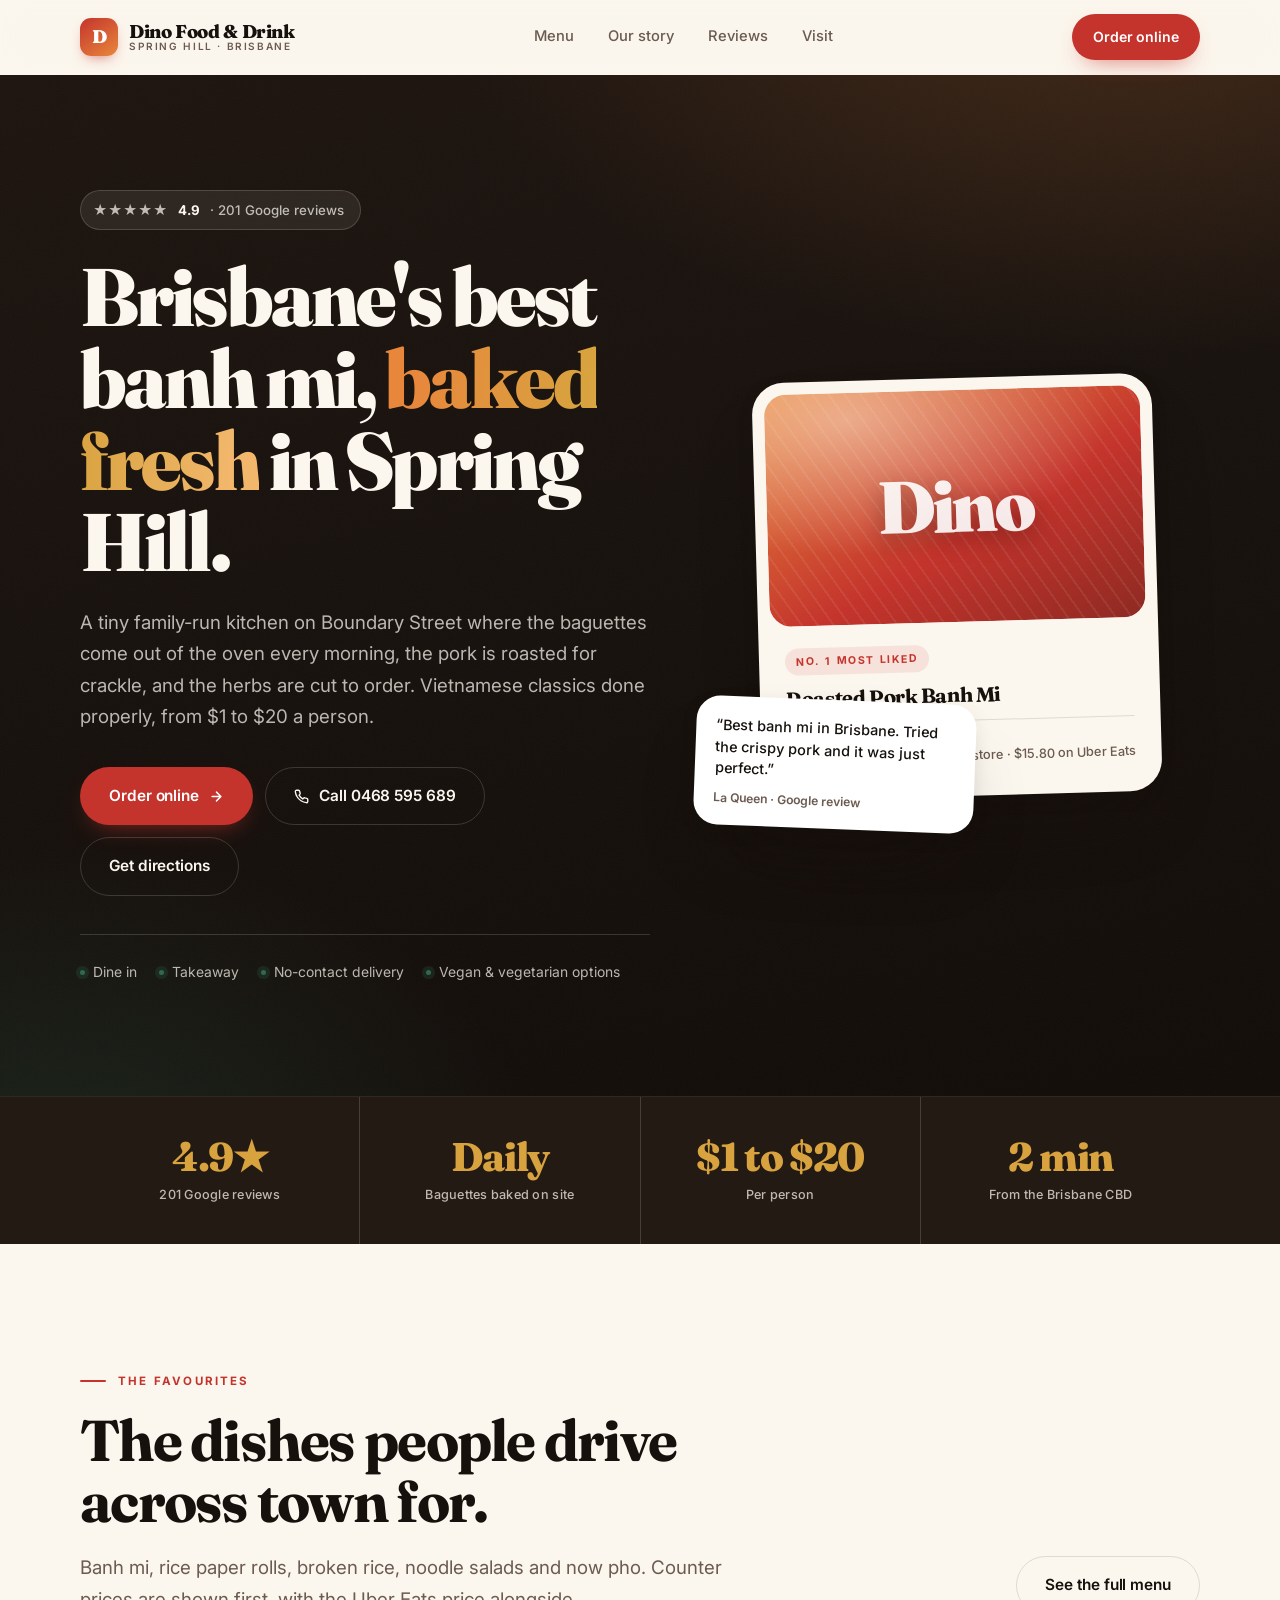
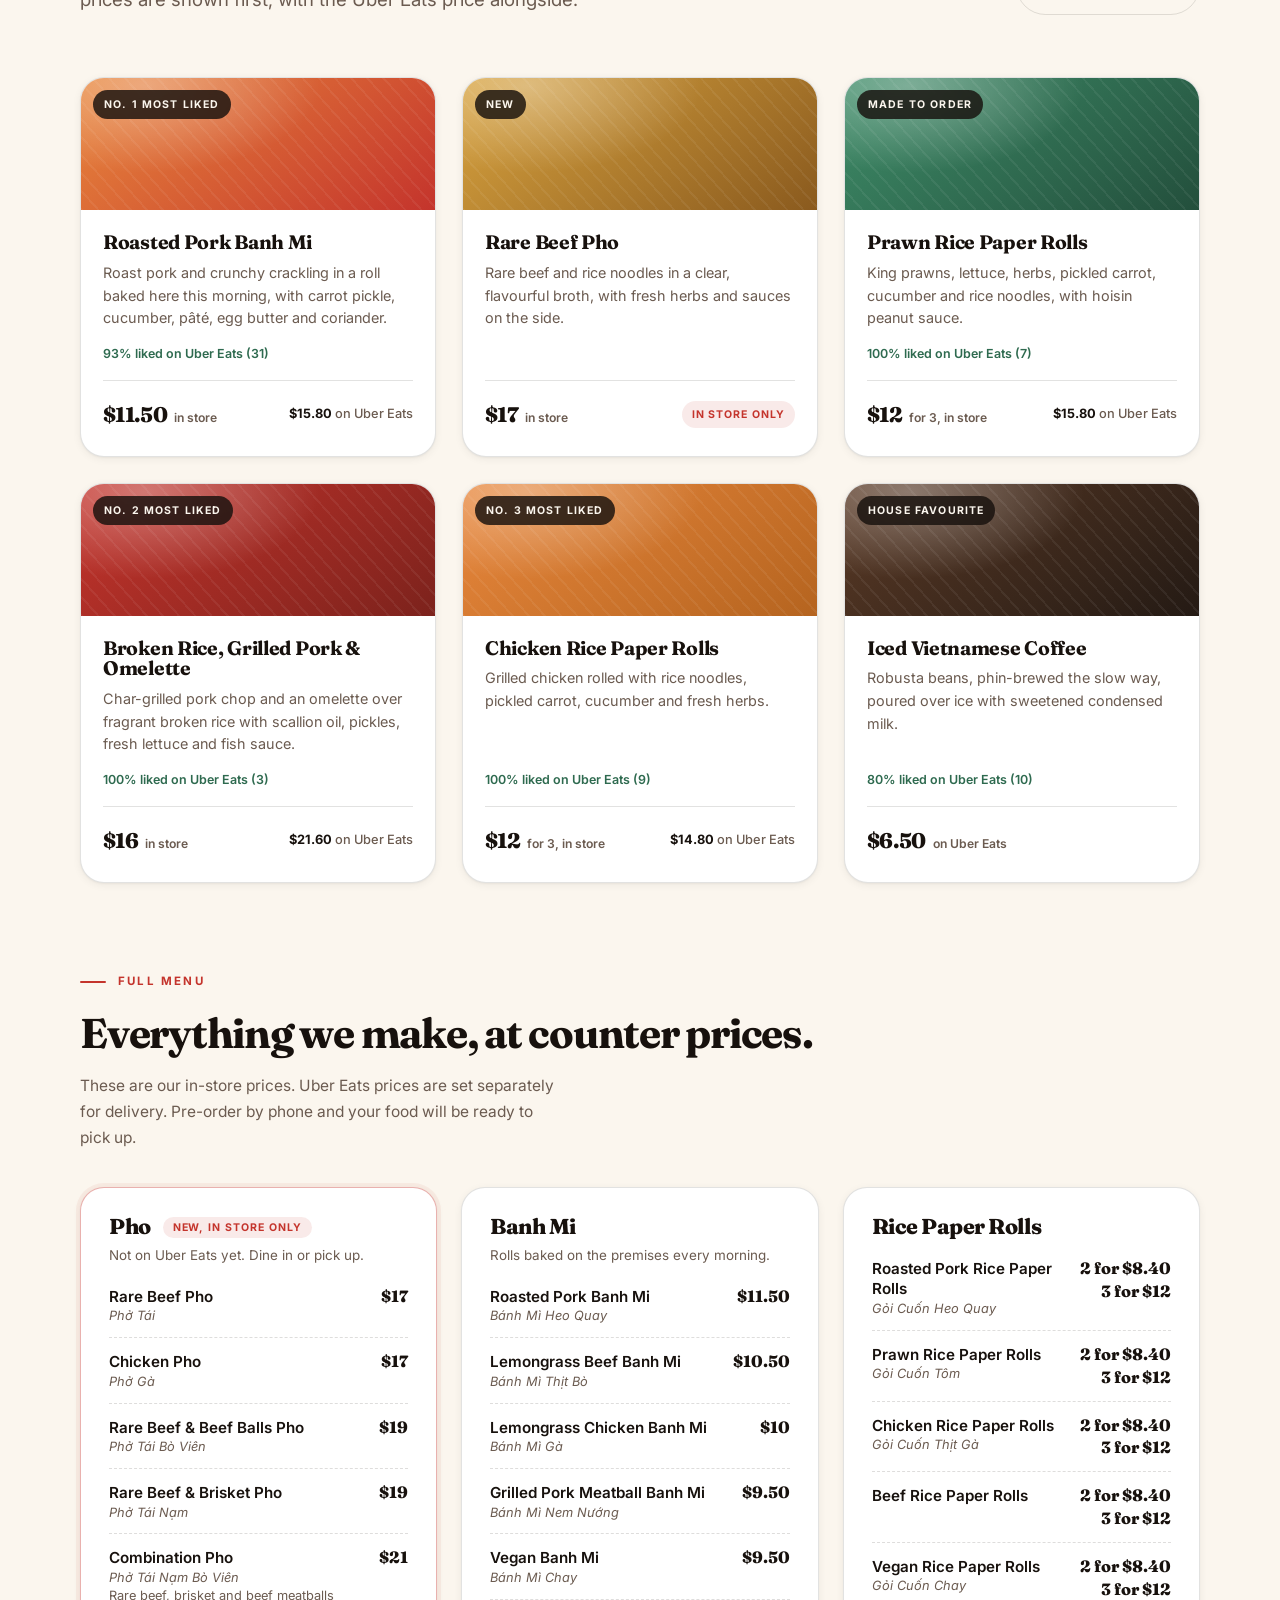
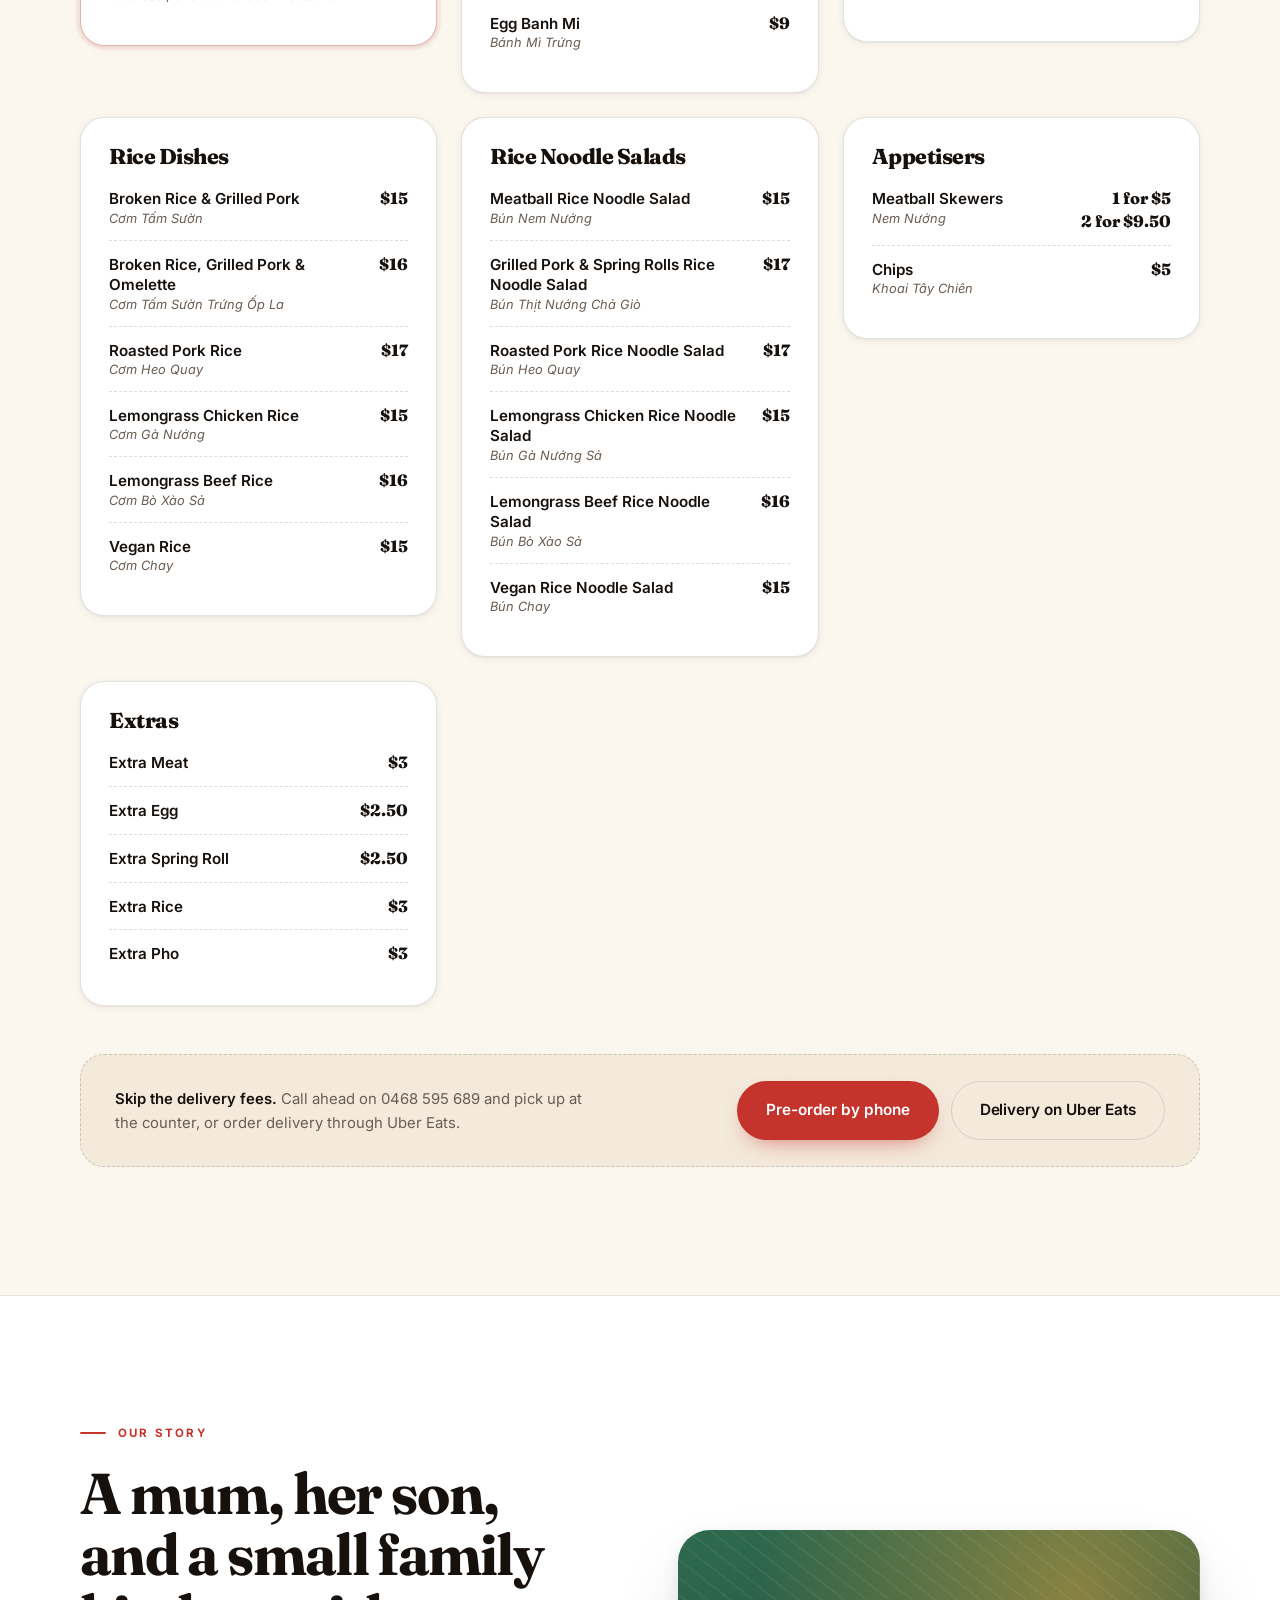
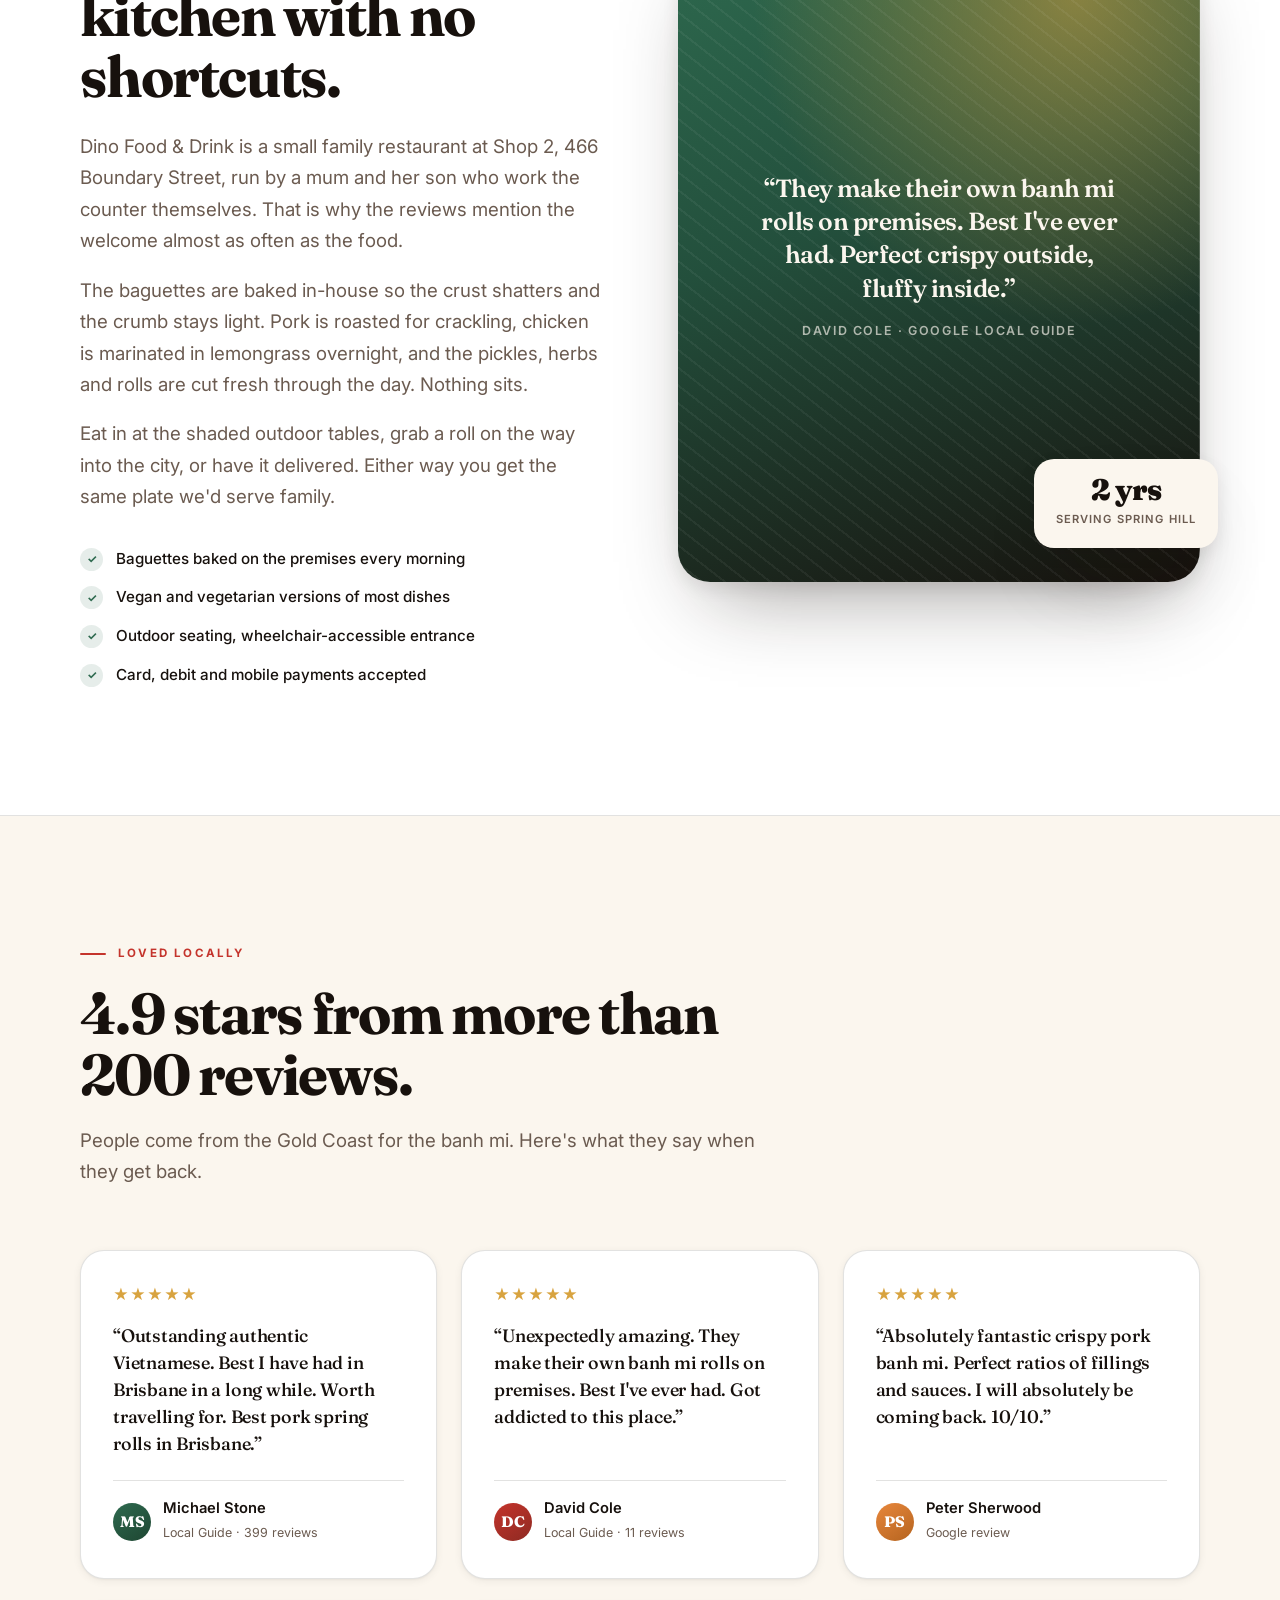
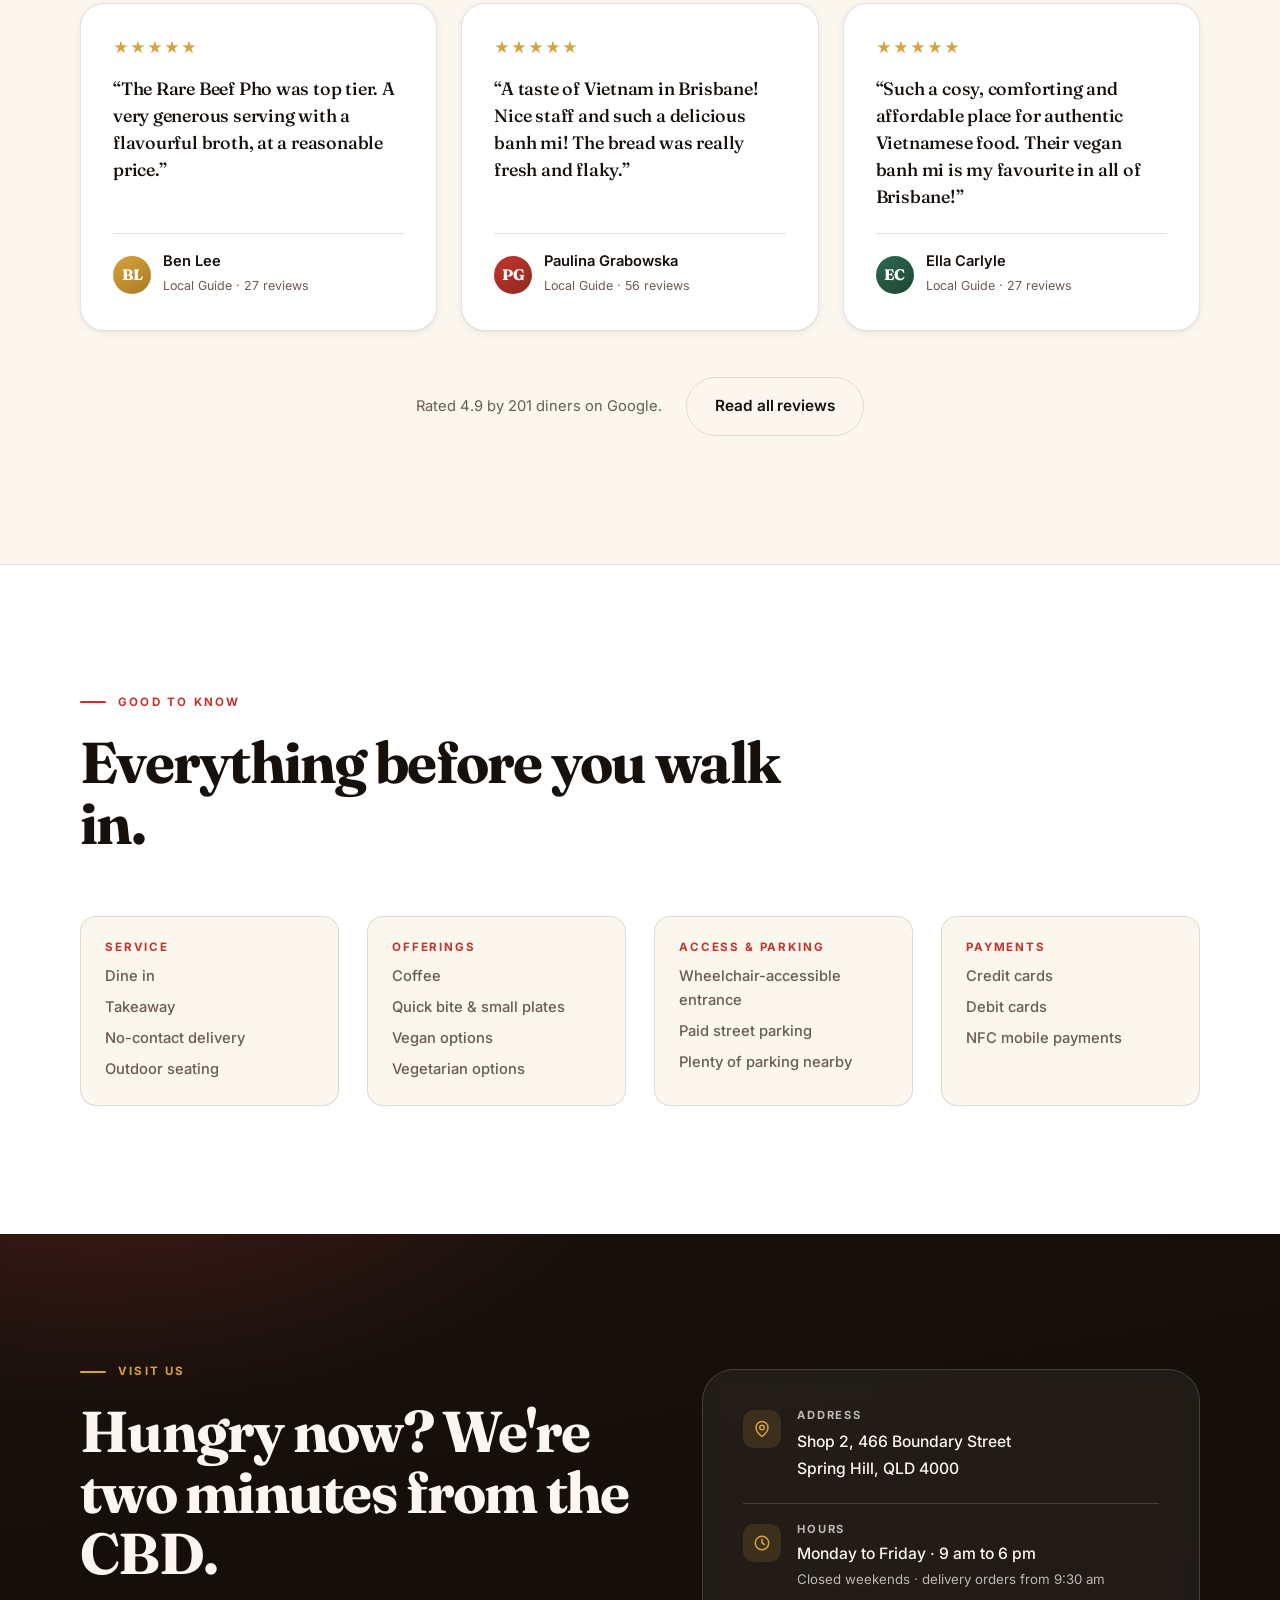
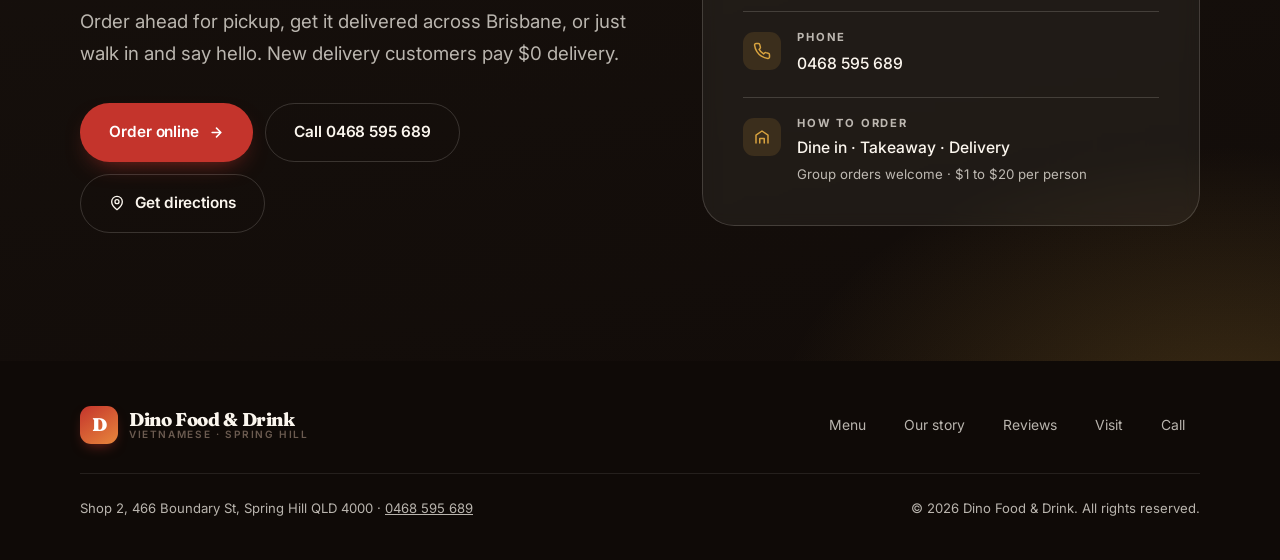
==== index.html @ 57b47f5b "Add in-store prices and pho, move menu into editable menu.js The family asked for their counter pric" ====
<!DOCTYPE html>
<html lang="en">
<head>
<meta charset="UTF-8">
<meta name="viewport" content="width=device-width, initial-scale=1.0">
<title>Dino Food &amp; Drink | Brisbane's Best Banh Mi, Baked Fresh in Spring Hill</title>
<meta name="description" content="A family-run Vietnamese kitchen on Boundary Street, Spring Hill. Baguettes baked on the premises every morning, roast pork with crackle, rice paper rolls and phin-brewed coffee. 4.9★ from 200+ Google reviews.">

<link rel="canonical" href="https://brobertuy-beep.github.io/dino-food-and-drink/">

<!-- Social sharing preview -->
<meta property="og:type" content="restaurant">
<meta property="og:title" content="Dino Food &amp; Drink | Spring Hill, Brisbane">
<meta property="og:description" content="Brisbane's best banh mi, baked fresh in Spring Hill. 4.9★ from 200+ Google reviews. Dine in, takeaway or delivered.">
<meta property="og:url" content="https://brobertuy-beep.github.io/dino-food-and-drink/">
<meta property="og:locale" content="en_AU">
<meta name="twitter:card" content="summary_large_image">
<meta name="twitter:title" content="Dino Food &amp; Drink | Spring Hill, Brisbane">
<meta name="twitter:description" content="Brisbane's best banh mi, baked fresh in Spring Hill. 4.9★ from 200+ Google reviews.">
<meta name="theme-color" content="#17110D">

<script>document.documentElement.className += ' js';</script>

<link rel="preconnect" href="https://fonts.googleapis.com">
<link rel="preconnect" href="https://fonts.gstatic.com" crossorigin>
<link href="https://fonts.googleapis.com/css2?family=Fraunces:opsz,wght@9..144,500;9..144,600;9..144,700;9..144,900&family=Inter:wght@400;500;600;700&display=swap" rel="stylesheet">

<style>
/* ============================================================
   TOKENS
   ============================================================ */
:root{
  --ink:#17110D;          /* espresso, primary dark */
  --ink-2:#241A14;
  --cream:#FBF6EE;        /* warm paper */
  --cream-2:#F3EADC;
  --white:#ffffff;
  --chilli:#C4342C;       /* lacquer red, primary accent */
  --chilli-dark:#A62A23;
  --amber:#E8873C;        /* warm secondary */
  --herb:#2E6A4F;         /* fresh green */
  --gold:#D8A33F;
  --muted:#6B5B50;
  --muted-on-dark:rgba(251,246,238,.72);
  --line:rgba(23,17,13,.12);
  --line-dark:rgba(251,246,238,.16);

  --serif:'Fraunces', 'Iowan Old Style', Georgia, serif;
  --sans:'Inter', -apple-system, BlinkMacSystemFont, 'Segoe UI', Roboto, sans-serif;

  --r-sm:10px;
  --r:16px;
  --r-lg:24px;
  --r-xl:32px;

  --shadow-sm:0 2px 8px rgba(23,17,13,.06), 0 1px 2px rgba(23,17,13,.04);
  --shadow:0 18px 40px -18px rgba(23,17,13,.28), 0 2px 8px rgba(23,17,13,.05);
  --shadow-lg:0 40px 80px -32px rgba(23,17,13,.42), 0 6px 18px rgba(23,17,13,.08);

  --pad:clamp(20px, 5vw, 40px);
  --gap-section:clamp(72px, 10vw, 136px);
}

/* ============================================================
   RESET / BASE
   ============================================================ */
*,*::before,*::after{box-sizing:border-box;}
html{-webkit-text-size-adjust:100%; scroll-behavior:smooth;}
@media (prefers-reduced-motion: reduce){ html{scroll-behavior:auto;} }

body{
  margin:0;
  background:var(--cream);
  color:var(--ink);
  font-family:var(--sans);
  font-size:17px;
  line-height:1.62;
  -webkit-font-smoothing:antialiased;
  text-rendering:optimizeLegibility;
  overflow-x:hidden;
}
img{max-width:100%; display:block;}
a{color:inherit;}
h1,h2,h3,h4{margin:0; font-family:var(--serif); font-weight:700; line-height:1.06; letter-spacing:-.022em;}
p{margin:0;}
ul{margin:0; padding:0; list-style:none;}

.wrap{width:100%; max-width:1200px; margin-inline:auto; padding-inline:var(--pad);}
.section{padding-block:var(--gap-section);}

/* Type scale */
.h-display{font-size:clamp(2.55rem, 8.2vw, 5.1rem); font-weight:900; line-height:1.0; letter-spacing:-.035em;}
.h1{font-size:clamp(2.1rem, 5.6vw, 3.6rem); letter-spacing:-.03em;}
.h2{font-size:clamp(1.35rem, 2.6vw, 1.75rem); letter-spacing:-.02em;}
.h3{font-size:clamp(1.08rem, 2vw, 1.22rem); letter-spacing:-.015em;}

.eyebrow{
  font-family:var(--sans);
  font-size:.72rem; font-weight:700;
  letter-spacing:.19em; text-transform:uppercase;
  color:var(--chilli);
  display:flex; align-items:center; gap:12px;
  margin-bottom:20px;
}
.eyebrow::before{
  content:""; width:26px; height:2px; background:var(--chilli); border-radius:2px; flex:none;
}
.eyebrow--light{color:var(--gold);}
.eyebrow--light::before{background:var(--gold);}

.lede{
  font-size:clamp(1.03rem, 1.6vw, 1.17rem);
  color:var(--muted);
  line-height:1.68;
  max-width:60ch;
}
.lede--on-dark{color:var(--muted-on-dark);}

/* ============================================================
   BUTTONS
   ============================================================ */
.btn{
  --btn-bg:var(--chilli);
  --btn-fg:#fff;
  display:inline-flex; align-items:center; justify-content:center; gap:10px;
  padding:16px 28px;
  min-height:56px;
  background:var(--btn-bg); color:var(--btn-fg);
  font-family:var(--sans); font-size:.96rem; font-weight:600; letter-spacing:-.005em;
  text-decoration:none; white-space:nowrap;
  border:1px solid transparent; border-radius:999px;
  cursor:pointer;
  transition:transform .22s cubic-bezier(.2,.7,.3,1), box-shadow .22s ease, background-color .22s ease, color .22s ease, border-color .22s ease;
  box-shadow:0 10px 24px -12px rgba(196,52,44,.75);
}
.btn:hover{transform:translateY(-2px); box-shadow:0 18px 32px -14px rgba(196,52,44,.85); background:var(--chilli-dark);}
.btn:active{transform:translateY(0);}
.btn:focus-visible{outline:3px solid var(--gold); outline-offset:3px;}

.btn--ghost{--btn-bg:transparent; --btn-fg:var(--ink); border-color:var(--line); box-shadow:none;}
.btn--ghost:hover{background:var(--ink); color:var(--cream); border-color:var(--ink); box-shadow:0 14px 28px -16px rgba(23,17,13,.6);}

.btn--onDark{--btn-bg:transparent; --btn-fg:var(--cream); border-color:var(--line-dark); box-shadow:none;}
.btn--onDark:hover{background:var(--cream); color:var(--ink); border-color:var(--cream);}

.btn--light{--btn-bg:var(--cream); --btn-fg:var(--ink); box-shadow:none;}
.btn--light:hover{background:#fff; box-shadow:0 18px 32px -18px rgba(0,0,0,.6);}

.btn--sm{padding:11px 20px; min-height:44px; font-size:.88rem;}
.btn svg{flex:none;}

.btn-row{display:flex; flex-wrap:wrap; gap:12px;}

/* ============================================================
   HEADER
   ============================================================ */
.site-header{
  position:sticky; top:0; z-index:60;
  background:rgba(251,246,238,.82);
  backdrop-filter:saturate(160%) blur(14px);
  -webkit-backdrop-filter:saturate(160%) blur(14px);
  border-bottom:1px solid transparent;
  transition:border-color .3s ease, background-color .3s ease, box-shadow .3s ease;
}
.site-header.is-stuck{border-bottom-color:var(--line); box-shadow:0 6px 24px -18px rgba(23,17,13,.5);}
.nav{display:flex; align-items:center; justify-content:space-between; gap:20px; height:74px;}

.brand{display:flex; align-items:center; gap:11px; text-decoration:none; flex:none;}
.brand__mark{
  width:38px; height:38px; border-radius:11px; flex:none;
  background:linear-gradient(145deg, var(--chilli), var(--amber));
  color:#fff;
  display:grid; place-items:center;
  font-family:var(--serif); font-weight:900; font-size:1.15rem; line-height:1;
  box-shadow:0 6px 14px -6px rgba(196,52,44,.7);
}
.brand__text{display:flex; flex-direction:column; line-height:1.05;}
.brand__name{font-family:var(--serif); font-weight:800; font-size:1.16rem; letter-spacing:-.02em;}
.brand__sub{font-size:.63rem; font-weight:600; letter-spacing:.16em; text-transform:uppercase; color:var(--muted);}

.nav__links{display:flex; align-items:center; gap:6px;}
.nav__links a{
  text-decoration:none; font-size:.92rem; font-weight:500; color:var(--muted);
  padding:9px 14px; border-radius:999px;
  transition:color .2s ease, background-color .2s ease;
}
.nav__links a:hover{color:var(--ink); background:rgba(23,17,13,.05);}
.nav__cta{display:flex; align-items:center; gap:10px; flex:none;}

@media (max-width:940px){ .nav__links{display:none;} }
/* Let the wordmark shrink and ellipsis rather than push the CTA off-screen */
@media (max-width:560px){
  .brand{flex:1 1 auto; min-width:0;}   /* overrides flex:none so it can shrink */
  .brand__text{min-width:0;}
  .brand__name{white-space:nowrap; overflow:hidden; text-overflow:ellipsis;}
}
@media (max-width:420px){
  .nav{height:66px; gap:12px;}
  .brand__sub{display:none;}
  .brand__name{font-size:1.02rem;}
  .brand__mark{width:34px; height:34px; border-radius:10px; font-size:1.05rem;}
  .nav__cta .btn{padding:10px 14px; font-size:.82rem;}
}

/* ============================================================
   HERO
   ============================================================ */
.hero{
  position:relative;
  background:
    radial-gradient(1100px 620px at 88% -10%, rgba(232,135,60,.20), transparent 62%),
    radial-gradient(760px 520px at 4% 108%, rgba(46,106,79,.24), transparent 64%),
    linear-gradient(168deg, #1D140F 0%, var(--ink) 46%, #120C09 100%);
  color:var(--cream);
  overflow:hidden;
  isolation:isolate;
}
.hero::after{
  /* subtle grain */
  content:""; position:absolute; inset:0; z-index:0; pointer-events:none; opacity:.5;
  background-image:url("data:image/svg+xml,%3Csvg xmlns='http://www.w3.org/2000/svg' width='140' height='140'%3E%3Cfilter id='n'%3E%3CfeTurbulence type='fractalNoise' baseFrequency='.85' numOctaves='3'/%3E%3C/filter%3E%3Crect width='140' height='140' filter='url(%23n)' opacity='.055'/%3E%3C/svg%3E");
}
.hero__inner{
  position:relative; z-index:1;
  display:grid; grid-template-columns:1.08fr .92fr; gap:clamp(32px, 5vw, 76px);
  align-items:center;
  padding-block:clamp(64px, 9vw, 118px) clamp(72px, 9vw, 112px);
}
@media (max-width:940px){
  .hero__inner{grid-template-columns:1fr; gap:44px; padding-block:52px 64px;}
}

.rating-chip{
  display:inline-flex; align-items:center; gap:10px;
  padding:8px 16px 8px 12px;
  background:rgba(251,246,238,.08);
  border:1px solid var(--line-dark);
  border-radius:999px;
  font-size:.83rem; font-weight:500; color:var(--cream);
  margin-bottom:26px;
  backdrop-filter:blur(6px);
}
.stars{color:var(--gold); letter-spacing:1px; font-size:.86rem;}
.rating-chip b{font-weight:700;}
.rating-chip span{color:var(--muted-on-dark);}

.hero h1{margin-bottom:24px;}
.hero h1 em{
  font-style:normal;
  color:transparent;
  background:linear-gradient(96deg, var(--amber) 8%, var(--gold) 52%, #F2B76B 92%);
  -webkit-background-clip:text; background-clip:text;
}
.hero .lede{margin-bottom:34px; max-width:52ch;}
.hero .btn-row{margin-bottom:38px;}

.hero__meta{
  display:flex; flex-wrap:wrap; align-items:center; gap:10px 22px;
  padding-top:26px; border-top:1px solid var(--line-dark);
  font-size:.87rem; color:var(--muted-on-dark);
}
.hero__meta span{display:inline-flex; align-items:center; gap:8px;}
.dot{width:5px; height:5px; border-radius:50%; background:var(--herb); flex:none; box-shadow:0 0 0 4px rgba(46,106,79,.22);}

/* Hero visual: stacked cards. Add a photo by setting --photo on .hero-card__art */
.hero__visual{position:relative; display:grid; place-items:center; min-height:340px;}
@media (max-width:940px){ .hero__visual{min-height:0;} }

.hero-card{
  width:100%; max-width:400px;
  background:var(--cream);
  color:var(--ink);
  border-radius:var(--r-xl);
  padding:12px;
  box-shadow:var(--shadow-lg);
  transform:rotate(-1.6deg);
  transition:transform .5s cubic-bezier(.2,.7,.3,1);
}
.hero-card:hover{transform:rotate(0deg) translateY(-4px);}
.hero-card__art{
  height:clamp(180px, 26vw, 232px);
  border-radius:22px;
  background-image:var(--photo, none),
    radial-gradient(120% 100% at 22% 12%, rgba(255,255,255,.42), transparent 58%),
    linear-gradient(150deg, #E8873C 0%, #C4342C 58%, #8E2A22 100%);
  background-size:cover; background-position:center;
  position:relative; overflow:hidden;
  display:grid; place-items:center;
}
.hero-card__art::before{
  content:""; position:absolute; inset:0;
  background:repeating-linear-gradient(56deg, rgba(255,255,255,.07) 0 2px, transparent 2px 13px);
}
.hero-card__glyph{
  position:relative;
  font-family:var(--serif); font-weight:900; font-size:clamp(3.4rem, 8vw, 4.6rem);
  color:rgba(255,255,255,.9); letter-spacing:-.05em; line-height:1;
  text-shadow:0 8px 24px rgba(0,0,0,.28);
}
.hero-card__body{padding:20px 14px 12px;}
.hero-card__rank{
  display:inline-block; font-size:.66rem; font-weight:700; letter-spacing:.15em; text-transform:uppercase;
  color:var(--chilli); background:rgba(196,52,44,.1);
  padding:5px 11px; border-radius:999px; margin-bottom:12px;
}
.hero-card__title{font-family:var(--serif); font-weight:700; font-size:1.28rem; letter-spacing:-.02em; line-height:1.2;}
.hero-card__row{
  display:flex; align-items:baseline; justify-content:space-between; gap:14px;
  margin-top:12px; padding-top:12px; border-top:1px solid var(--line);
}
.hero-card__price{font-family:var(--serif); font-weight:800; font-size:1.5rem; letter-spacing:-.03em;}
.hero-card__note{font-size:.8rem; color:var(--muted); font-weight:500;}

.hero-quote{
  position:absolute; left:-4%; bottom:-8%;
  max-width:280px;
  background:var(--white); color:var(--ink);
  border-radius:var(--r-lg);
  padding:18px 20px;
  box-shadow:var(--shadow-lg);
  transform:rotate(2.2deg);
  font-size:.9rem; line-height:1.5;
}
.hero-quote p{font-weight:500;}
.hero-quote footer{margin-top:10px; font-size:.76rem; color:var(--muted); font-weight:600;}
@media (max-width:1080px){ .hero-quote{left:auto; right:-2%; bottom:-10%; max-width:250px;} }
@media (max-width:940px){ .hero-quote{position:static; transform:none; margin:18px auto 0; max-width:400px;} }

/* ============================================================
   STAT BAR
   ============================================================ */
.stats{background:var(--ink-2); color:var(--cream); border-top:1px solid rgba(255,255,255,.06);}
.stats__grid{
  display:grid; grid-template-columns:repeat(4, 1fr);
  gap:1px; background:var(--line-dark);
}
.stat{background:var(--ink-2); padding:clamp(26px, 3.4vw, 40px) clamp(14px, 2vw, 26px); text-align:center;}
.stat b{
  display:block; font-family:var(--serif); font-weight:800;
  font-size:clamp(1.7rem, 4vw, 2.5rem); letter-spacing:-.035em; line-height:1;
  color:var(--gold); margin-bottom:9px;
}
.stat span{font-size:.79rem; font-weight:500; color:var(--muted-on-dark); letter-spacing:.02em; line-height:1.4; display:block;}
@media (max-width:700px){
  .stats__grid{grid-template-columns:repeat(2, 1fr);}
}

/* ============================================================
   SECTION HEADS
   ============================================================ */
.sec-head{max-width:64ch; margin-bottom:clamp(38px, 5vw, 62px);}
.sec-head .h1{margin-bottom:20px;}
.sec-head--split{
  display:flex; align-items:flex-end; justify-content:space-between; gap:34px;
  max-width:none;
}
.sec-head--split > div:first-child{max-width:62ch;}
@media (max-width:820px){
  .sec-head--split{flex-direction:column; align-items:flex-start; gap:22px;}
}

/* ============================================================
   MENU
   ============================================================ */
.menu-grid{
  display:grid; grid-template-columns:repeat(auto-fit, minmax(min(272px, 100%), 1fr));
  gap:clamp(16px, 2.2vw, 26px);
}
.dish{
  display:flex; flex-direction:column;
  background:var(--white);
  border:1px solid var(--line);
  border-radius:var(--r-lg);
  overflow:hidden;
  box-shadow:var(--shadow-sm);
  transition:transform .3s cubic-bezier(.2,.7,.3,1), box-shadow .3s ease, border-color .3s ease;
}
.dish:hover{transform:translateY(-6px); box-shadow:var(--shadow); border-color:rgba(196,52,44,.32);}
/* To use real photography: set --photo: url('images/banh-mi.jpg') on the .dish__art element */
.dish__art{
  height:132px; position:relative; overflow:hidden;
  background-image:var(--photo, none), var(--tint, linear-gradient(140deg, #E8873C, #C4342C));
  background-size:cover; background-position:center;
}
.dish__art::before{
  content:""; position:absolute; inset:0;
  background:
    radial-gradient(90% 120% at 18% 6%, rgba(255,255,255,.34), transparent 55%),
    repeating-linear-gradient(48deg, rgba(255,255,255,.06) 0 2px, transparent 2px 12px);
}
.dish__badge{
  position:absolute; top:12px; left:12px; z-index:1;
  background:rgba(23,17,13,.82); color:var(--cream);
  font-size:.66rem; font-weight:700; letter-spacing:.11em; text-transform:uppercase;
  padding:6px 11px; border-radius:999px;
  backdrop-filter:blur(4px);
}
.dish__body{padding:22px 22px 24px; display:flex; flex-direction:column; flex:1;}
.dish__name{margin-bottom:9px;}
.dish__desc{font-size:.9rem; color:var(--muted); line-height:1.58; margin-bottom:20px; flex:1;}
.dish__liked{font-size:.78rem; font-weight:600; color:var(--herb); margin:-6px 0 16px;}
.dish__foot{display:flex; flex-wrap:wrap; align-items:center; justify-content:space-between; gap:8px 12px; padding-top:16px; border-top:1px solid var(--line);}
.dish__pricing{display:flex; align-items:baseline; gap:7px; flex-wrap:wrap;}
.dish__price{font-family:var(--serif); font-weight:800; font-size:1.32rem; letter-spacing:-.03em;}
.dish__where{font-size:.76rem; font-weight:600; color:var(--muted);}
.dish__alt{font-size:.8rem; color:var(--muted); font-weight:500;}
.dish__alt b{color:var(--ink); font-weight:700;}
.tag{
  display:inline-block; white-space:nowrap;
  font-family:var(--sans); font-size:.66rem; font-weight:700; letter-spacing:.09em; text-transform:uppercase;
  color:var(--chilli); background:rgba(196,52,44,.1);
  padding:5px 10px; border-radius:999px;
}

/* Full in-store menu, rendered from menu.js */
.fullmenu{margin-top:clamp(56px, 7vw, 96px);}
.fullmenu__head{display:flex; flex-wrap:wrap; align-items:flex-end; justify-content:space-between; gap:18px 40px; margin-bottom:clamp(24px, 3vw, 36px);}
.fullmenu__head .h1{font-size:clamp(1.75rem, 4.2vw, 2.6rem);}
.fullmenu__head .lede{font-size:.97rem; max-width:48ch;}
.fullmenu__grid{
  display:grid; grid-template-columns:repeat(auto-fit, minmax(min(320px, 100%), 1fr));
  gap:clamp(16px, 2.2vw, 24px); align-items:start;
}
.mcat{background:var(--white); border:1px solid var(--line); border-radius:var(--r-lg); padding:clamp(20px, 2.6vw, 28px); box-shadow:var(--shadow-sm);}
.mcat--feature{border-color:rgba(196,52,44,.38); box-shadow:0 0 0 4px rgba(196,52,44,.06), var(--shadow-sm);}
.mcat__title{display:flex; flex-wrap:wrap; align-items:center; gap:8px 12px; font-size:1.35rem; font-weight:800; margin-bottom:6px;}
.mcat__note{font-size:.84rem; color:var(--muted); margin-bottom:6px;}
.mi{display:flex; align-items:baseline; justify-content:space-between; gap:14px; padding:12px 0; border-top:1px dashed rgba(23,17,13,.14);}
.mcat__title + .mi, .mcat__note + .mi{border-top:0;}
.mi__name{min-width:0; font-weight:600; font-size:.95rem; line-height:1.35;}
.mi__vi, .mi__desc{display:block; font-weight:400; font-size:.8rem; line-height:1.4; color:var(--muted);}
.mi__vi{font-style:italic;}
.mi__price{flex:none; text-align:right; font-family:var(--serif); font-weight:800; font-size:1.02rem; line-height:1.4; white-space:nowrap;}
.mi__price span{display:block;}
.menu-error{padding:22px; background:var(--cream-2); border-radius:var(--r); color:var(--muted); font-weight:500;}
.menu-error a{color:var(--chilli); font-weight:700;}

.menu-foot{
  margin-top:clamp(30px, 4vw, 48px);
  display:flex; flex-wrap:wrap; align-items:center; justify-content:space-between; gap:20px;
  padding:26px clamp(20px,3vw,34px);
  background:var(--cream-2);
  border:1px dashed rgba(23,17,13,.18);
  border-radius:var(--r-lg);
}
.menu-foot p{font-size:.93rem; color:var(--muted); max-width:52ch;}
.menu-foot b{color:var(--ink); font-weight:600;}

/* ============================================================
   STORY / ABOUT
   ============================================================ */
.story{background:var(--white); border-block:1px solid var(--line);}
.story__grid{
  display:grid; grid-template-columns:1fr 1fr; gap:clamp(36px, 6vw, 80px); align-items:center;
}
@media (max-width:900px){ .story__grid{grid-template-columns:1fr; gap:44px;} }

.story__copy p + p{margin-top:18px;}
.story__list{margin-top:34px; display:grid; gap:14px;}
.story__list li{
  display:flex; gap:13px; align-items:flex-start;
  font-size:.95rem; font-weight:500; color:var(--ink);
}
.tick{
  flex:none; width:23px; height:23px; border-radius:50%; margin-top:1px;
  background:rgba(46,106,79,.12); color:var(--herb);
  display:grid; place-items:center; font-size:.72rem; font-weight:700;
}

/* Photo panel: set --photo to swap in a real image */
.story__panel{position:relative;}
.panel-img{
  aspect-ratio:4/5;
  border-radius:var(--r-xl);
  background-image:var(--photo, none),
    radial-gradient(110% 90% at 76% 10%, rgba(216,163,63,.55), transparent 56%),
    linear-gradient(160deg, #2E6A4F 0%, #234F3C 42%, #17110D 100%);
  background-size:cover; background-position:center;
  box-shadow:var(--shadow-lg);
  position:relative; overflow:hidden;
  display:grid; place-items:center; padding:34px;
}
.panel-img::before{
  content:""; position:absolute; inset:0;
  background:repeating-linear-gradient(38deg, rgba(255,255,255,.05) 0 2px, transparent 2px 14px);
}
.panel-quote{
  position:relative; text-align:center; color:var(--cream);
  font-family:var(--serif); font-weight:600; font-size:clamp(1.2rem, 2.4vw, 1.55rem);
  line-height:1.34; letter-spacing:-.02em;
}
.panel-quote footer{
  margin-top:18px; font-family:var(--sans); font-size:.78rem; font-weight:600;
  letter-spacing:.13em; text-transform:uppercase; color:rgba(251,246,238,.66);
}
.panel-badge{
  position:absolute; right:-18px; bottom:34px;
  background:var(--cream); color:var(--ink);
  border-radius:20px; padding:16px 22px;
  box-shadow:var(--shadow-lg);
  text-align:center;
}
.panel-badge b{display:block; font-family:var(--serif); font-weight:900; font-size:1.85rem; letter-spacing:-.04em; line-height:1;}
.panel-badge span{font-size:.7rem; font-weight:600; letter-spacing:.1em; text-transform:uppercase; color:var(--muted);}
@media (max-width:900px){
  .panel-img{aspect-ratio:16/11;}
  .panel-badge{right:16px; bottom:-22px;}
}

/* ============================================================
   TESTIMONIALS
   ============================================================ */
.reviews{background:var(--cream);}
.reviews__grid{
  display:grid; grid-template-columns:repeat(auto-fit, minmax(min(288px, 100%), 1fr));
  gap:clamp(16px, 2.2vw, 24px);
}
.review{
  background:var(--white);
  border:1px solid var(--line);
  border-radius:var(--r-lg);
  padding:clamp(24px, 3vw, 32px);
  display:flex; flex-direction:column;
  box-shadow:var(--shadow-sm);
  transition:transform .3s cubic-bezier(.2,.7,.3,1), box-shadow .3s ease;
}
.review:hover{transform:translateY(-4px); box-shadow:var(--shadow);}
.review .stars{font-size:.95rem; margin-bottom:16px;}
.review blockquote{
  margin:0 0 22px;
  font-family:var(--serif); font-weight:500;
  font-size:clamp(1.03rem, 1.5vw, 1.12rem); line-height:1.5; letter-spacing:-.012em;
  flex:1;
}
.review footer{display:flex; align-items:center; gap:12px; padding-top:18px; border-top:1px solid var(--line);}
.avatar{
  width:38px; height:38px; border-radius:50%; flex:none;
  display:grid; place-items:center;
  font-family:var(--serif); font-weight:800; font-size:.95rem; color:#fff;
  background:linear-gradient(145deg, var(--herb), #1E4632);
}
.avatar--b{background:linear-gradient(145deg, var(--chilli), #8E2A22);}
.avatar--c{background:linear-gradient(145deg, var(--amber), #B5641F);}
.avatar--d{background:linear-gradient(145deg, var(--gold), #A87A22);}
.review cite{display:block; font-style:normal; font-size:.92rem; font-weight:600; line-height:1.3;}
.review small{font-size:.78rem; color:var(--muted);}

.reviews__foot{
  margin-top:clamp(30px, 4vw, 46px);
  display:flex; flex-wrap:wrap; align-items:center; justify-content:center; gap:14px 24px;
  text-align:center;
}
.reviews__foot p{font-size:.92rem; color:var(--muted);}

/* ============================================================
   GOOD TO KNOW
   ============================================================ */
.know{background:var(--white); border-top:1px solid var(--line);}
.know__grid{display:grid; grid-template-columns:repeat(auto-fit, minmax(min(210px, 100%), 1fr)); gap:clamp(18px, 2.4vw, 28px);}
.know__item{padding:24px; background:var(--cream); border-radius:var(--r); border:1px solid var(--line);}
.know__item h3{font-family:var(--sans); font-size:.72rem; font-weight:700; letter-spacing:.16em; text-transform:uppercase; color:var(--chilli); margin-bottom:12px;}
.know__item ul{display:grid; gap:7px;}
.know__item li{font-size:.92rem; color:var(--muted); font-weight:500;}

/* ============================================================
   VISIT / FINAL CTA
   ============================================================ */
.visit{
  background:
    radial-gradient(880px 520px at 8% -20%, rgba(196,52,44,.30), transparent 62%),
    radial-gradient(760px 480px at 96% 110%, rgba(216,163,63,.22), transparent 60%),
    linear-gradient(170deg, var(--ink) 0%, #120C09 100%);
  color:var(--cream);
  position:relative; overflow:hidden;
}
.visit__grid{display:grid; grid-template-columns:1.05fr .95fr; gap:clamp(36px, 6vw, 72px); align-items:center;}
@media (max-width:900px){ .visit__grid{grid-template-columns:1fr; gap:44px;} }
.visit .btn-row{margin-top:34px;}

.info-card{
  background:rgba(251,246,238,.055);
  border:1px solid var(--line-dark);
  border-radius:var(--r-xl);
  padding:clamp(26px, 3.4vw, 40px);
  backdrop-filter:blur(8px);
}
.info-row{display:flex; gap:16px; padding-block:20px; border-bottom:1px solid var(--line-dark);}
.info-row:first-child{padding-top:0;}
.info-row:last-child{border-bottom:0; padding-bottom:0;}
.info-ico{
  flex:none; width:38px; height:38px; border-radius:11px;
  background:rgba(216,163,63,.14); color:var(--gold);
  display:grid; place-items:center;
}
.info-row h3{font-family:var(--sans); font-size:.7rem; font-weight:700; letter-spacing:.16em; text-transform:uppercase; color:var(--muted-on-dark); margin-bottom:6px;}
.info-row p, .info-row a{font-size:.98rem; font-weight:500; line-height:1.5; color:var(--cream); text-decoration:none;}
.info-row a:hover{color:var(--gold); text-decoration:underline; text-underline-offset:3px;}
.info-row small{display:block; font-size:.83rem; color:var(--muted-on-dark); margin-top:4px;}

/* ============================================================
   FOOTER
   ============================================================ */
.site-footer{background:#0F0A07; color:var(--muted-on-dark); padding-block:44px 40px; font-size:.87rem;}
.footer__top{
  display:flex; flex-wrap:wrap; align-items:center; justify-content:space-between; gap:24px;
  padding-bottom:28px; border-bottom:1px solid rgba(255,255,255,.09);
}
.footer__links{display:flex; flex-wrap:wrap; gap:8px;}
.footer__links a{
  text-decoration:none; color:var(--muted-on-dark); padding:8px 14px; border-radius:999px;
  border:1px solid transparent; transition:color .2s ease, border-color .2s ease;
}
.footer__links a:hover{color:var(--cream); border-color:var(--line-dark);}
.footer__bottom{padding-top:24px; display:flex; flex-wrap:wrap; gap:10px 22px; justify-content:space-between; font-size:.82rem;}
.footer__bottom a{color:var(--muted-on-dark);}
.site-footer .brand__name{color:var(--cream);}

/* Sticky mobile action bar */
.mobile-bar{
  display:none;
  position:fixed; left:0; right:0; bottom:0; z-index:70;
  padding:10px 12px calc(10px + env(safe-area-inset-bottom));
  background:rgba(23,17,13,.94);
  backdrop-filter:blur(12px);
  border-top:1px solid rgba(255,255,255,.1);
  gap:10px;
}
.mobile-bar .btn{flex:1; min-height:50px; padding:12px 14px; font-size:.9rem;}
@media (max-width:640px){
  .mobile-bar{display:flex;}
  body{padding-bottom:78px;}
}

/* ============================================================
   REVEAL
   ============================================================ */
/* Progressive enhancement: only hide if JS is running, so content is never
   permanently invisible when scripts fail or the observer never fires. */
.js .reveal{opacity:0; transform:translateY(22px); transition:opacity .7s ease, transform .7s cubic-bezier(.2,.7,.3,1);}
.js .reveal.is-in{opacity:1; transform:none;}
@media (prefers-reduced-motion: reduce){
  .reveal{opacity:1; transform:none; transition:none;}
  *{animation-duration:.001ms !important; transition-duration:.001ms !important;}
}

/* Standalone buttons outside a .btn-row need to go full width before they run out of room */
@media (max-width:560px){
  .menu-foot .btn, .sec-head--split .btn, .reviews__foot .btn{width:100%;}
  .menu-foot{text-align:left;}
}

/* Very small screens */
@media (max-width:380px){
  body{font-size:16px;}
  .btn{padding:14px 18px; font-size:.9rem; white-space:normal; text-align:center; line-height:1.3;}
  .btn-row{gap:10px;}
  .btn-row .btn{flex:1 1 100%;}
  .stat b{font-size:clamp(1.45rem, 7vw, 2rem);}
  .stat{padding-inline:10px;}
}
</style>
</head>
<body>

<!-- ================= HEADER ================= -->
<header class="site-header" id="top">
  <div class="wrap">
    <nav class="nav" aria-label="Primary">
      <a class="brand" href="#top">
        <span class="brand__mark" aria-hidden="true">D</span>
        <span class="brand__text">
          <span class="brand__name">Dino Food &amp; Drink</span>
          <span class="brand__sub">Spring Hill · Brisbane</span>
        </span>
      </a>

      <div class="nav__links">
        <a href="#menu">Menu</a>
        <a href="#story">Our story</a>
        <a href="#reviews">Reviews</a>
        <a href="#visit">Visit</a>
      </div>

      <div class="nav__cta">
        <a class="btn btn--sm" href="https://www.ubereats.com/au/store/dino-food-&amp;-drink/Jf55f-nFShqsC2IZewn_hA" target="_blank" rel="noopener">Order online</a>
      </div>
    </nav>
  </div>
</header>

<!-- ================= HERO ================= -->
<section class="hero">
  <div class="wrap hero__inner">
    <div>
      <div class="rating-chip">
        <span class="stars" aria-hidden="true">★★★★★</span>
        <b>4.9</b>
        <span>· 201 Google reviews</span>
      </div>

      <h1 class="h-display">Brisbane's best banh mi, <em>baked fresh</em> in Spring Hill.</h1>

      <p class="lede lede--on-dark">
        A tiny family-run kitchen on Boundary Street where the baguettes come out of the oven every
        morning, the pork is roasted for crackle, and the herbs are cut to order. Vietnamese classics
        done properly, from $1 to $20 a person.
      </p>

      <div class="btn-row">
        <a class="btn" href="https://www.ubereats.com/au/store/dino-food-&amp;-drink/Jf55f-nFShqsC2IZewn_hA" target="_blank" rel="noopener">
          Order online
          <svg width="15" height="15" viewBox="0 0 24 24" fill="none" stroke="currentColor" stroke-width="2.4" stroke-linecap="round" stroke-linejoin="round" aria-hidden="true"><path d="M5 12h13M12 5l7 7-7 7"/></svg>
        </a>
        <a class="btn btn--onDark" href="tel:0468595689">
          <svg width="15" height="15" viewBox="0 0 24 24" fill="none" stroke="currentColor" stroke-width="2.2" stroke-linecap="round" stroke-linejoin="round" aria-hidden="true"><path d="M22 16.9v3a2 2 0 0 1-2.2 2 19.8 19.8 0 0 1-8.6-3.1 19.5 19.5 0 0 1-6-6A19.8 19.8 0 0 1 2.1 4.2 2 2 0 0 1 4.1 2h3a2 2 0 0 1 2 1.7c.1 1 .4 1.9.7 2.8a2 2 0 0 1-.5 2.1L8.1 9.9a16 16 0 0 0 6 6l1.3-1.3a2 2 0 0 1 2.1-.4c.9.3 1.8.6 2.8.7a2 2 0 0 1 1.7 2Z"/></svg>
          Call 0468 595 689
        </a>
        <a class="btn btn--onDark" href="https://www.google.com/maps/place/Dino+Food+%26+Drink/@-27.4599475,153.0222981,17z/data=!4m15!1m8!3m7!1s0x6b91590d02d03d33:0x2b618df0729b9ac9!2sDino+Food+%26+Drink!8m2!3d-27.4606806!4d153.0223195!10e1!16s%2Fg%2F11kq66nlb3" target="_blank" rel="noopener">Get directions</a>
      </div>

      <div class="hero__meta">
        <span><i class="dot" aria-hidden="true"></i> Dine in</span>
        <span><i class="dot" aria-hidden="true"></i> Takeaway</span>
        <span><i class="dot" aria-hidden="true"></i> No-contact delivery</span>
        <span><i class="dot" aria-hidden="true"></i> Vegan &amp; vegetarian options</span>
      </div>
    </div>

    <!-- Hero visual. To use a photo: style="--photo:url('images/crackling-pork-banh-mi.jpg')" on .hero-card__art -->
    <div class="hero__visual">
      <article class="hero-card">
        <div class="hero-card__art">
          <span class="hero-card__glyph" aria-hidden="true">Dino</span>
        </div>
        <div class="hero-card__body">
          <span class="hero-card__rank">No. 1 most liked</span>
          <h2 class="hero-card__title" id="hero-dish-name">Roasted Pork Banh Mi</h2>
          <div class="hero-card__row">
            <span class="hero-card__price" id="hero-dish-price">$11.50</span>
            <span class="hero-card__note" id="hero-dish-note">in store · $15.80 on Uber Eats</span>
          </div>
        </div>
      </article>

      <div class="hero-quote">
        <p>“Best banh mi in Brisbane. Tried the crispy pork and it was just perfect.”</p>
        <footer>La Queen · Google review</footer>
      </div>
    </div>
  </div>
</section>

<!-- ================= STATS ================= -->
<section class="stats" aria-label="At a glance">
  <div class="wrap">
    <div class="stats__grid">
      <div class="stat reveal"><b>4.9★</b><span>201 Google reviews</span></div>
      <div class="stat reveal"><b>Daily</b><span>Baguettes baked on site</span></div>
      <div class="stat reveal"><b>$1 to $20</b><span>Per person</span></div>
      <div class="stat reveal"><b>2 min</b><span>From the Brisbane CBD</span></div>
    </div>
  </div>
</section>

<!-- ================= MENU ================= -->
<section class="section" id="menu">
  <div class="wrap">
    <div class="sec-head sec-head--split reveal">
      <div>
        <p class="eyebrow">The favourites</p>
        <h2 class="h1">The dishes people drive across town for.</h2>
        <p class="lede" style="margin-top:20px;">
          Banh mi, rice paper rolls, broken rice, noodle salads and now pho. Counter prices are
          shown first, with the Uber Eats price alongside.
        </p>
      </div>
      <a class="btn btn--ghost" href="#full-menu">See the full menu</a>
    </div>

    <!-- Featured cards and the full menu are built from menu.js. Edit prices there, not here. -->
    <div class="menu-grid" id="featured-menu">
      <noscript><p class="menu-error">Call <a href="tel:0468595689">0468 595 689</a> for our menu and prices.</p></noscript>
    </div>

    <div class="fullmenu" id="full-menu">
      <div class="fullmenu__head reveal">
        <div>
          <p class="eyebrow">Full menu</p>
          <h3 class="h1">Everything we make, at counter prices.</h3>
        </div>
        <p class="lede">
          These are our in-store prices. Uber Eats prices are set separately for delivery.
          Pre-order by phone and your food will be ready to pick up.
        </p>
      </div>

      <div class="fullmenu__grid" id="full-menu-list">
        <noscript><p class="menu-error">Call <a href="tel:0468595689">0468 595 689</a> for our full menu and prices.</p></noscript>
      </div>

      <div class="menu-foot reveal">
        <p><b>Skip the delivery fees.</b> Call ahead on 0468 595 689 and pick up at the counter, or order delivery through Uber Eats.</p>
        <div class="btn-row">
          <a class="btn" href="tel:0468595689">Pre-order by phone</a>
          <a class="btn btn--ghost" href="https://www.ubereats.com/au/store/dino-food-&amp;-drink/Jf55f-nFShqsC2IZewn_hA" target="_blank" rel="noopener">Delivery on Uber Eats</a>
        </div>
      </div>
    </div>
  </div>
</section>

<!-- ================= STORY ================= -->
<section class="section story" id="story">
  <div class="wrap story__grid">
    <div class="story__copy reveal">
      <p class="eyebrow">Our story</p>
      <h2 class="h1">A mum, her son, and a small family kitchen with no shortcuts.</h2>
      <div style="margin-top:24px;">
        <p class="lede">
          Dino Food &amp; Drink is a small family restaurant at Shop 2, 466 Boundary Street, run by a
          mum and her son who work the counter themselves. That is why the reviews mention the
          welcome almost as often as the food.
        </p>
        <p class="lede">
          The baguettes are baked in-house so the crust shatters and the crumb stays light. Pork is
          roasted for crackling, chicken is marinated in lemongrass overnight, and the pickles, herbs
          and rolls are cut fresh through the day. Nothing sits.
        </p>
        <p class="lede">
          Eat in at the shaded outdoor tables, grab a roll on the way into the city, or have it
          delivered. Either way you get the same plate we'd serve family.
        </p>
      </div>

      <ul class="story__list">
        <li><span class="tick" aria-hidden="true">✓</span> Baguettes baked on the premises every morning</li>
        <li><span class="tick" aria-hidden="true">✓</span> Vegan and vegetarian versions of most dishes</li>
        <li><span class="tick" aria-hidden="true">✓</span> Outdoor seating, wheelchair-accessible entrance</li>
        <li><span class="tick" aria-hidden="true">✓</span> Card, debit and mobile payments accepted</li>
      </ul>
    </div>

    <!-- Owner / shopfront photo slot: style="--photo:url('images/shopfront.jpg')" on .panel-img -->
    <div class="story__panel reveal">
      <div class="panel-img">
        <blockquote class="panel-quote">
          “They make their own banh mi rolls on premises. Best I've ever had. Perfect crispy
          outside, fluffy inside.”
          <footer>David Cole · Google Local Guide</footer>
        </blockquote>
      </div>
      <div class="panel-badge">
        <b>2 yrs</b>
        <span>Serving Spring Hill</span>
      </div>
    </div>
  </div>
</section>

<!-- ================= REVIEWS ================= -->
<section class="section reviews" id="reviews">
  <div class="wrap">
    <div class="sec-head reveal">
      <p class="eyebrow">Loved locally</p>
      <h2 class="h1">4.9 stars from more than 200 reviews.</h2>
      <p class="lede" style="margin-top:20px;">
        People come from the Gold Coast for the banh mi. Here's what they say when they get back.
      </p>
    </div>

    <div class="reviews__grid">
      <article class="review reveal">
        <div class="stars" aria-label="5 out of 5 stars">★★★★★</div>
        <blockquote>“Outstanding authentic Vietnamese. Best I have had in Brisbane in a long while. Worth travelling for. Best pork spring rolls in Brisbane.”</blockquote>
        <footer>
          <span class="avatar" aria-hidden="true">MS</span>
          <span><cite>Michael Stone</cite><small>Local Guide · 399 reviews</small></span>
        </footer>
      </article>

      <article class="review reveal">
        <div class="stars" aria-label="5 out of 5 stars">★★★★★</div>
        <blockquote>“Unexpectedly amazing. They make their own banh mi rolls on premises. Best I've ever had. Got addicted to this place.”</blockquote>
        <footer>
          <span class="avatar avatar--b" aria-hidden="true">DC</span>
          <span><cite>David Cole</cite><small>Local Guide · 11 reviews</small></span>
        </footer>
      </article>

      <article class="review reveal">
        <div class="stars" aria-label="5 out of 5 stars">★★★★★</div>
        <blockquote>“Absolutely fantastic crispy pork banh mi. Perfect ratios of fillings and sauces. I will absolutely be coming back. 10/10.”</blockquote>
        <footer>
          <span class="avatar avatar--c" aria-hidden="true">PS</span>
          <span><cite>Peter Sherwood</cite><small>Google review</small></span>
        </footer>
      </article>

      <article class="review reveal">
        <div class="stars" aria-label="5 out of 5 stars">★★★★★</div>
        <blockquote>“The Rare Beef Pho was top tier. A very generous serving with a flavourful broth, at a reasonable price.”</blockquote>
        <footer>
          <span class="avatar avatar--d" aria-hidden="true">BL</span>
          <span><cite>Ben Lee</cite><small>Local Guide · 27 reviews</small></span>
        </footer>
      </article>

      <article class="review reveal">
        <div class="stars" aria-label="5 out of 5 stars">★★★★★</div>
        <blockquote>“A taste of Vietnam in Brisbane! Nice staff and such a delicious banh mi! The bread was really fresh and flaky.”</blockquote>
        <footer>
          <span class="avatar avatar--b" aria-hidden="true">PG</span>
          <span><cite>Paulina Grabowska</cite><small>Local Guide · 56 reviews</small></span>
        </footer>
      </article>

      <article class="review reveal">
        <div class="stars" aria-label="5 out of 5 stars">★★★★★</div>
        <blockquote>“Such a cosy, comforting and affordable place for authentic Vietnamese food. Their vegan banh mi is my favourite in all of Brisbane!”</blockquote>
        <footer>
          <span class="avatar" aria-hidden="true">EC</span>
          <span><cite>Ella Carlyle</cite><small>Local Guide · 27 reviews</small></span>
        </footer>
      </article>
    </div>

    <div class="reviews__foot reveal">
      <p>Rated 4.9 by 201 diners on Google.</p>
      <a class="btn btn--ghost" href="https://www.google.com/maps/place/Dino+Food+%26+Drink/@-27.4599475,153.0222981,17z/data=!4m15!1m8!3m7!1s0x6b91590d02d03d33:0x2b618df0729b9ac9!2sDino+Food+%26+Drink!8m2!3d-27.4606806!4d153.0223195!10e1!16s%2Fg%2F11kq66nlb3" target="_blank" rel="noopener">Read all reviews</a>
    </div>
  </div>
</section>

<!-- ================= GOOD TO KNOW ================= -->
<section class="section know">
  <div class="wrap">
    <div class="sec-head reveal">
      <p class="eyebrow">Good to know</p>
      <h2 class="h1">Everything before you walk in.</h2>
    </div>
    <div class="know__grid">
      <div class="know__item reveal">
        <h3>Service</h3>
        <ul><li>Dine in</li><li>Takeaway</li><li>No-contact delivery</li><li>Outdoor seating</li></ul>
      </div>
      <div class="know__item reveal">
        <h3>Offerings</h3>
        <ul><li>Coffee</li><li>Quick bite &amp; small plates</li><li>Vegan options</li><li>Vegetarian options</li></ul>
      </div>
      <div class="know__item reveal">
        <h3>Access &amp; parking</h3>
        <ul><li>Wheelchair-accessible entrance</li><li>Paid street parking</li><li>Plenty of parking nearby</li></ul>
      </div>
      <div class="know__item reveal">
        <h3>Payments</h3>
        <ul><li>Credit cards</li><li>Debit cards</li><li>NFC mobile payments</li></ul>
      </div>
    </div>
  </div>
</section>

<!-- ================= VISIT / CTA ================= -->
<section class="section visit" id="visit">
  <div class="wrap visit__grid">
    <div class="reveal">
      <p class="eyebrow eyebrow--light">Visit us</p>
      <h2 class="h1">Hungry now? We're two minutes from the CBD.</h2>
      <p class="lede lede--on-dark" style="margin-top:22px;">
        Order ahead for pickup, get it delivered across Brisbane, or just walk in and say hello.
        New delivery customers pay $0 delivery.
      </p>

      <div class="btn-row">
        <a class="btn" href="https://www.ubereats.com/au/store/dino-food-&amp;-drink/Jf55f-nFShqsC2IZewn_hA" target="_blank" rel="noopener">
          Order online
          <svg width="15" height="15" viewBox="0 0 24 24" fill="none" stroke="currentColor" stroke-width="2.4" stroke-linecap="round" stroke-linejoin="round" aria-hidden="true"><path d="M5 12h13M12 5l7 7-7 7"/></svg>
        </a>
        <a class="btn btn--onDark" href="tel:0468595689">Call 0468 595 689</a>
        <a class="btn btn--onDark" href="https://www.google.com/maps/place/Dino+Food+%26+Drink/@-27.4599475,153.0222981,17z/data=!4m15!1m8!3m7!1s0x6b91590d02d03d33:0x2b618df0729b9ac9!2sDino+Food+%26+Drink!8m2!3d-27.4606806!4d153.0223195!10e1!16s%2Fg%2F11kq66nlb3" target="_blank" rel="noopener">
          <svg width="16" height="16" viewBox="0 0 24 24" fill="none" stroke="currentColor" stroke-width="2" stroke-linecap="round" stroke-linejoin="round" aria-hidden="true"><path d="M20 10c0 6-8 12-8 12s-8-6-8-12a8 8 0 0 1 16 0Z"/><circle cx="12" cy="10" r="3"/></svg>
          Get directions
        </a>
      </div>
    </div>

    <div class="info-card reveal">
      <div class="info-row">
        <span class="info-ico" aria-hidden="true">
          <svg width="18" height="18" viewBox="0 0 24 24" fill="none" stroke="currentColor" stroke-width="2" stroke-linecap="round" stroke-linejoin="round"><path d="M20 10c0 6-8 12-8 12s-8-6-8-12a8 8 0 0 1 16 0Z"/><circle cx="12" cy="10" r="3"/></svg>
        </span>
        <div>
          <h3>Address</h3>
          <a href="https://www.google.com/maps/place/Dino+Food+%26+Drink/@-27.4599475,153.0222981,17z/data=!4m15!1m8!3m7!1s0x6b91590d02d03d33:0x2b618df0729b9ac9!2sDino+Food+%26+Drink!8m2!3d-27.4606806!4d153.0223195!10e1!16s%2Fg%2F11kq66nlb3" target="_blank" rel="noopener">Shop 2, 466 Boundary Street<br>Spring Hill, QLD 4000</a>
        </div>
      </div>

      <div class="info-row">
        <span class="info-ico" aria-hidden="true">
          <svg width="18" height="18" viewBox="0 0 24 24" fill="none" stroke="currentColor" stroke-width="2" stroke-linecap="round" stroke-linejoin="round"><circle cx="12" cy="12" r="9"/><path d="M12 7v5l3.2 2"/></svg>
        </span>
        <div>
          <h3>Hours</h3>
          <p>Monday to Friday · 9 am to 6 pm</p>
          <small>Closed weekends · delivery orders from 9:30 am</small>
        </div>
      </div>

      <div class="info-row">
        <span class="info-ico" aria-hidden="true">
          <svg width="18" height="18" viewBox="0 0 24 24" fill="none" stroke="currentColor" stroke-width="2" stroke-linecap="round" stroke-linejoin="round"><path d="M22 16.9v3a2 2 0 0 1-2.2 2 19.8 19.8 0 0 1-8.6-3.1 19.5 19.5 0 0 1-6-6A19.8 19.8 0 0 1 2.1 4.2 2 2 0 0 1 4.1 2h3a2 2 0 0 1 2 1.7c.1 1 .4 1.9.7 2.8a2 2 0 0 1-.5 2.1L8.1 9.9a16 16 0 0 0 6 6l1.3-1.3a2 2 0 0 1 2.1-.4c.9.3 1.8.6 2.8.7a2 2 0 0 1 1.7 2Z"/></svg>
        </span>
        <div>
          <h3>Phone</h3>
          <a href="tel:0468595689">0468 595 689</a>
        </div>
      </div>

      <div class="info-row">
        <span class="info-ico" aria-hidden="true">
          <svg width="18" height="18" viewBox="0 0 24 24" fill="none" stroke="currentColor" stroke-width="2" stroke-linecap="round" stroke-linejoin="round"><path d="M4 20V9.5L12 4l8 5.5V20"/><path d="M9 20v-6h6v6"/></svg>
        </span>
        <div>
          <h3>How to order</h3>
          <p>Dine in · Takeaway · Delivery</p>
          <small>Group orders welcome · $1 to $20 per person</small>
        </div>
      </div>
    </div>
  </div>
</section>

<!-- ================= FOOTER ================= -->
<footer class="site-footer">
  <div class="wrap">
    <div class="footer__top">
      <a class="brand" href="#top">
        <span class="brand__mark" aria-hidden="true">D</span>
        <span class="brand__text">
          <span class="brand__name">Dino Food &amp; Drink</span>
          <span class="brand__sub">Vietnamese · Spring Hill</span>
        </span>
      </a>
      <nav class="footer__links" aria-label="Footer">
        <a href="#menu">Menu</a>
        <a href="#story">Our story</a>
        <a href="#reviews">Reviews</a>
        <a href="#visit">Visit</a>
        <a href="tel:0468595689">Call</a>
      </nav>
    </div>
    <div class="footer__bottom">
      <span>Shop 2, 466 Boundary St, Spring Hill QLD 4000 · <a href="tel:0468595689">0468 595 689</a></span>
      <span>© <span id="year">2026</span> Dino Food &amp; Drink. All rights reserved.</span>
    </div>
  </div>
</footer>

<!-- Sticky mobile action bar -->
<div class="mobile-bar" role="group" aria-label="Quick actions">
  <a class="btn" href="https://www.ubereats.com/au/store/dino-food-&amp;-drink/Jf55f-nFShqsC2IZewn_hA" target="_blank" rel="noopener">Order online</a>
  <a class="btn btn--light" href="tel:0468595689">Call</a>
</div>

<!-- Structured data for local SEO -->
<script type="application/ld+json">
{
  "@context":"https://schema.org",
  "@type":"Restaurant",
  "name":"Dino Food & Drink",
  "servesCuisine":"Vietnamese",
  "priceRange":"$1-20",
  "telephone":"+61468595689",
  "address":{
    "@type":"PostalAddress",
    "streetAddress":"Shop 2, 466 Boundary Street",
    "addressLocality":"Spring Hill",
    "addressRegion":"QLD",
    "postalCode":"4000",
    "addressCountry":"AU"
  },
  "geo":{"@type":"GeoCoordinates","latitude":-27.4606806,"longitude":153.0223195},
  "aggregateRating":{"@type":"AggregateRating","ratingValue":"4.9","reviewCount":"201","bestRating":"5"},
  "openingHoursSpecification":[{
    "@type":"OpeningHoursSpecification",
    "dayOfWeek":["Monday","Tuesday","Wednesday","Thursday","Friday"],
    "opens":"09:00","closes":"18:00"
  }],
  "hasMenu":"https://www.ubereats.com/au/store/dino-food-%26-drink/Jf55f-nFShqsC2IZewn_hA",
  "acceptsReservations":"False"
}
</script>

<script src="menu.js"></script>
<script>
(function(){
  // Build the menu from menu.js before the reveal observer collects elements
  (function renderMenu(){
    var featuredEl = document.getElementById('featured-menu');
    var listEl = document.getElementById('full-menu-list');
    var fallback = '<p class="menu-error">Our menu is being updated. Call <a href="tel:0468595689">0468 595 689</a> for today\'s prices.</p>';
    var M = window.DINO_MENU;
    var esc = function(s){ return String(s == null ? '' : s).replace(/[&<>"]/g, function(c){ return {'&':'&amp;','<':'&lt;','>':'&gt;','"':'&quot;'}[c]; }); };
    var tints = ['#E8873C,#C4342C', '#D8A33F,#8A5A1E', '#3E8C68,#234F3C', '#C4342C,#7C221C', '#E8873C,#B5641F', '#5A3A26,#241A14'];

    if (!M || !M.featured || !M.sections){ featuredEl.innerHTML = fallback; listEl.innerHTML = ''; return; }
    try {
      featuredEl.innerHTML = M.featured.map(function(d, i){
        var main = d.store
          ? '<span class="dish__price">' + esc(d.store) + '</span><span class="dish__where">' + esc(d.serve ? d.serve + ', in store' : 'in store') + '</span>'
          : '<span class="dish__price">' + esc(d.uber) + '</span><span class="dish__where">on Uber Eats</span>';
        var side = d.storeOnly ? '<span class="tag">In store only</span>'
          : (d.store && d.uber) ? '<span class="dish__alt"><b>' + esc(d.uber) + '</b> on Uber Eats</span>' : '';
        return '<article class="dish reveal">' +
          '<div class="dish__art" style="--tint:linear-gradient(140deg,' + tints[i % tints.length] + ')">' +
            (d.badge ? '<span class="dish__badge">' + esc(d.badge) + '</span>' : '') + '</div>' +
          '<div class="dish__body">' +
            '<h3 class="h3 dish__name">' + esc(d.name) + '</h3>' +
            '<p class="dish__desc">' + esc(d.desc) + '</p>' +
            (d.liked ? '<p class="dish__liked">' + esc(d.liked) + '</p>' : '') +
            '<div class="dish__foot"><div class="dish__pricing">' + main + '</div>' + side + '</div>' +
          '</div></article>';
      }).join('');

      listEl.innerHTML = M.sections.map(function(s, i){
        return '<div class="mcat reveal' + (s.tag ? ' mcat--feature' : '') + '">' +
          '<h4 class="mcat__title">' + esc(s.title) + (s.tag ? '<span class="tag">' + esc(s.tag) + '</span>' : '') + '</h4>' +
          (s.note ? '<p class="mcat__note">' + esc(s.note) + '</p>' : '') +
          s.items.map(function(it){
            return '<div class="mi"><span class="mi__name">' + esc(it.name) +
              (it.vi ? '<span class="mi__vi">' + esc(it.vi) + '</span>' : '') +
              (it.desc ? '<span class="mi__desc">' + esc(it.desc) + '</span>' : '') + '</span>' +
              '<span class="mi__price">' + [].concat(it.price).map(function(p){ return '<span>' + esc(p) + '</span>'; }).join('') + '</span></div>';
          }).join('') + '</div>';
      }).join('');

      var hero = M.featured[0];
      if (hero && hero.store){
        document.getElementById('hero-dish-name').textContent = hero.name;
        document.getElementById('hero-dish-price').textContent = hero.store;
        document.getElementById('hero-dish-note').textContent = 'in store' + (hero.uber ? ' · ' + hero.uber + ' on Uber Eats' : '');
      }
    } catch (e) {
      featuredEl.innerHTML = fallback; listEl.innerHTML = '';
    }
  })();

  // Sticky header shadow
  var header = document.querySelector('.site-header');
  var onScroll = function(){ header.classList.toggle('is-stuck', window.scrollY > 8); };
  onScroll();
  window.addEventListener('scroll', onScroll, {passive:true});

  // Current year
  var y = document.getElementById('year');
  if (y) y.textContent = new Date().getFullYear();

  // Reveal on scroll
  var items = document.querySelectorAll('.reveal');
  if (!('IntersectionObserver' in window) || window.matchMedia('(prefers-reduced-motion: reduce)').matches){
    items.forEach(function(el){ el.classList.add('is-in'); });
    return;
  }
  var io = new IntersectionObserver(function(entries){
    entries.forEach(function(entry, i){
      if (entry.isIntersecting){
        var el = entry.target;
        var delay = (Array.prototype.indexOf.call(el.parentNode.children, el) % 4) * 70;
        setTimeout(function(){ el.classList.add('is-in'); }, delay);
        io.unobserve(el);
      }
    });
  }, {rootMargin:'0px 0px -8% 0px', threshold:0.08});
  items.forEach(function(el){ io.observe(el); });

  // Safety net: if anything blocks the observer, show everything anyway.
  setTimeout(function(){
    document.querySelectorAll('.reveal:not(.is-in)').forEach(function(el){ el.classList.add('is-in'); });
  }, 2500);
})();
</script>

</body>
</html>
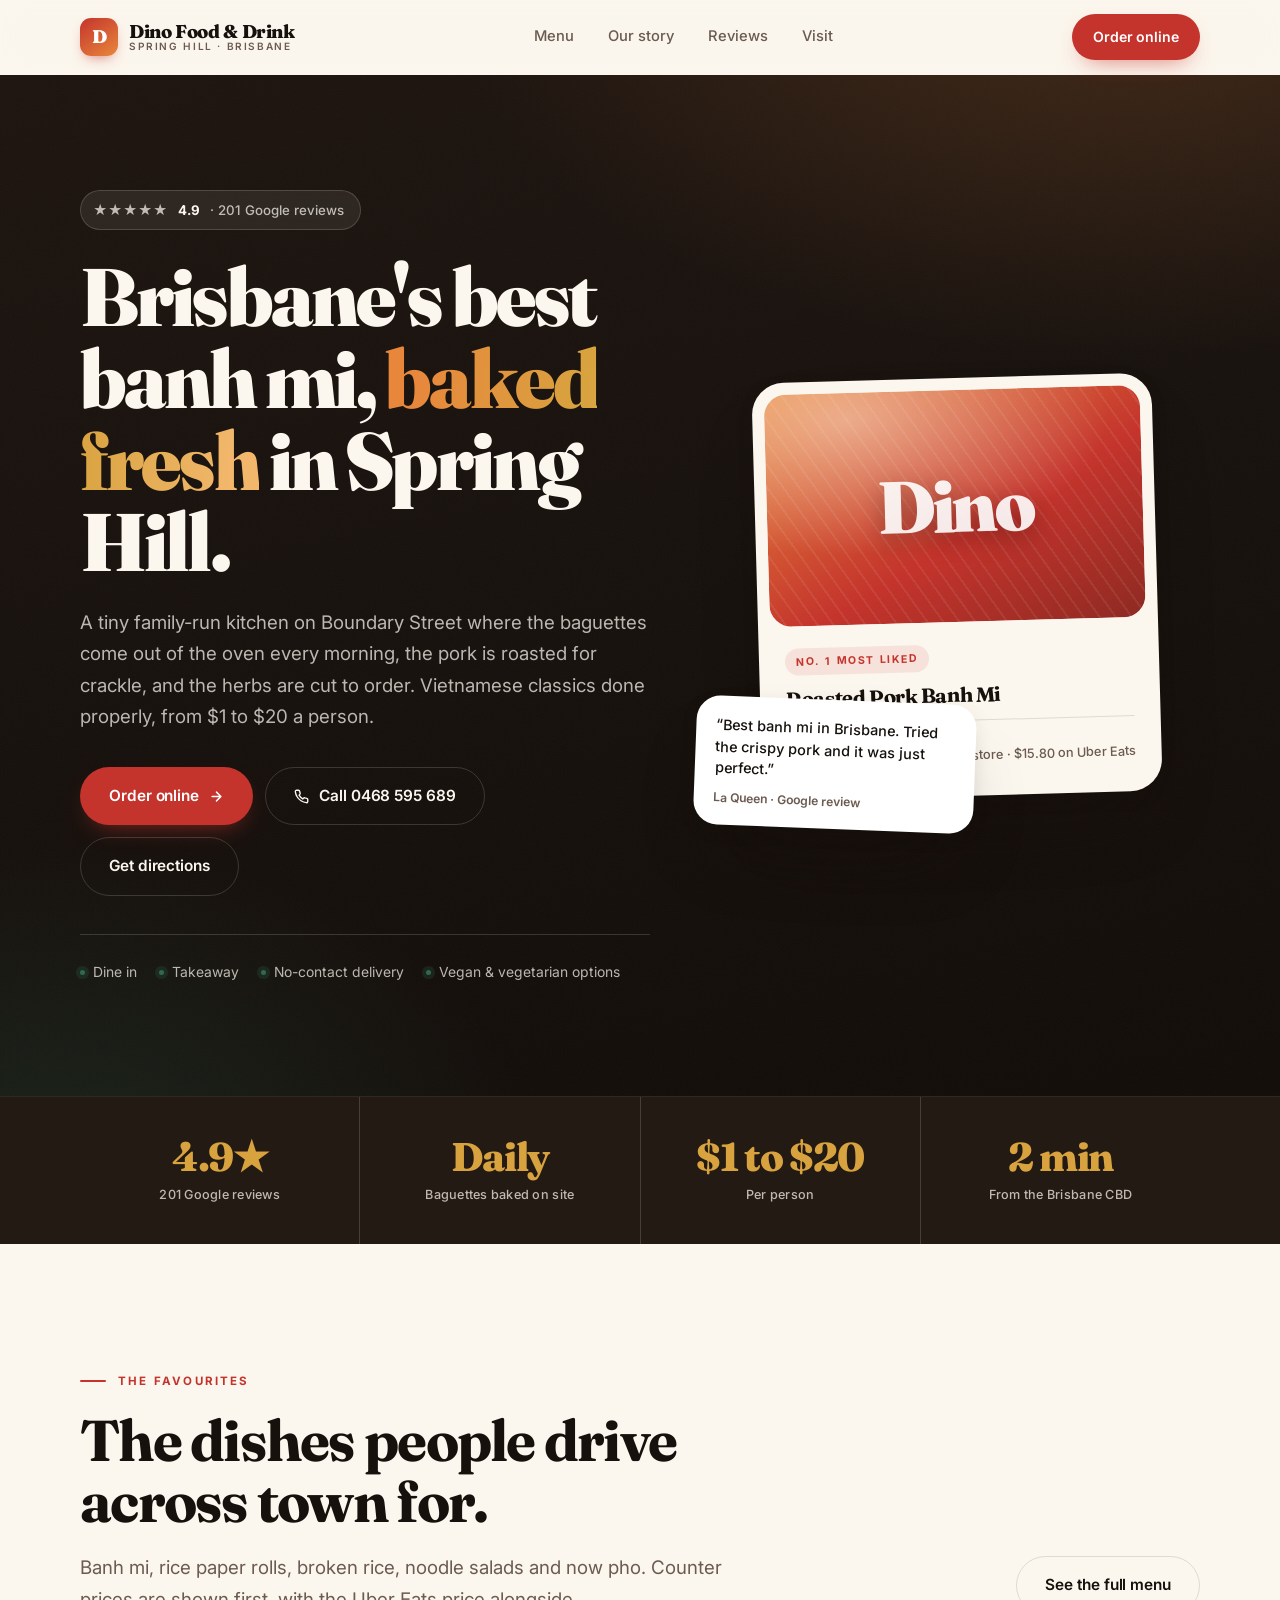
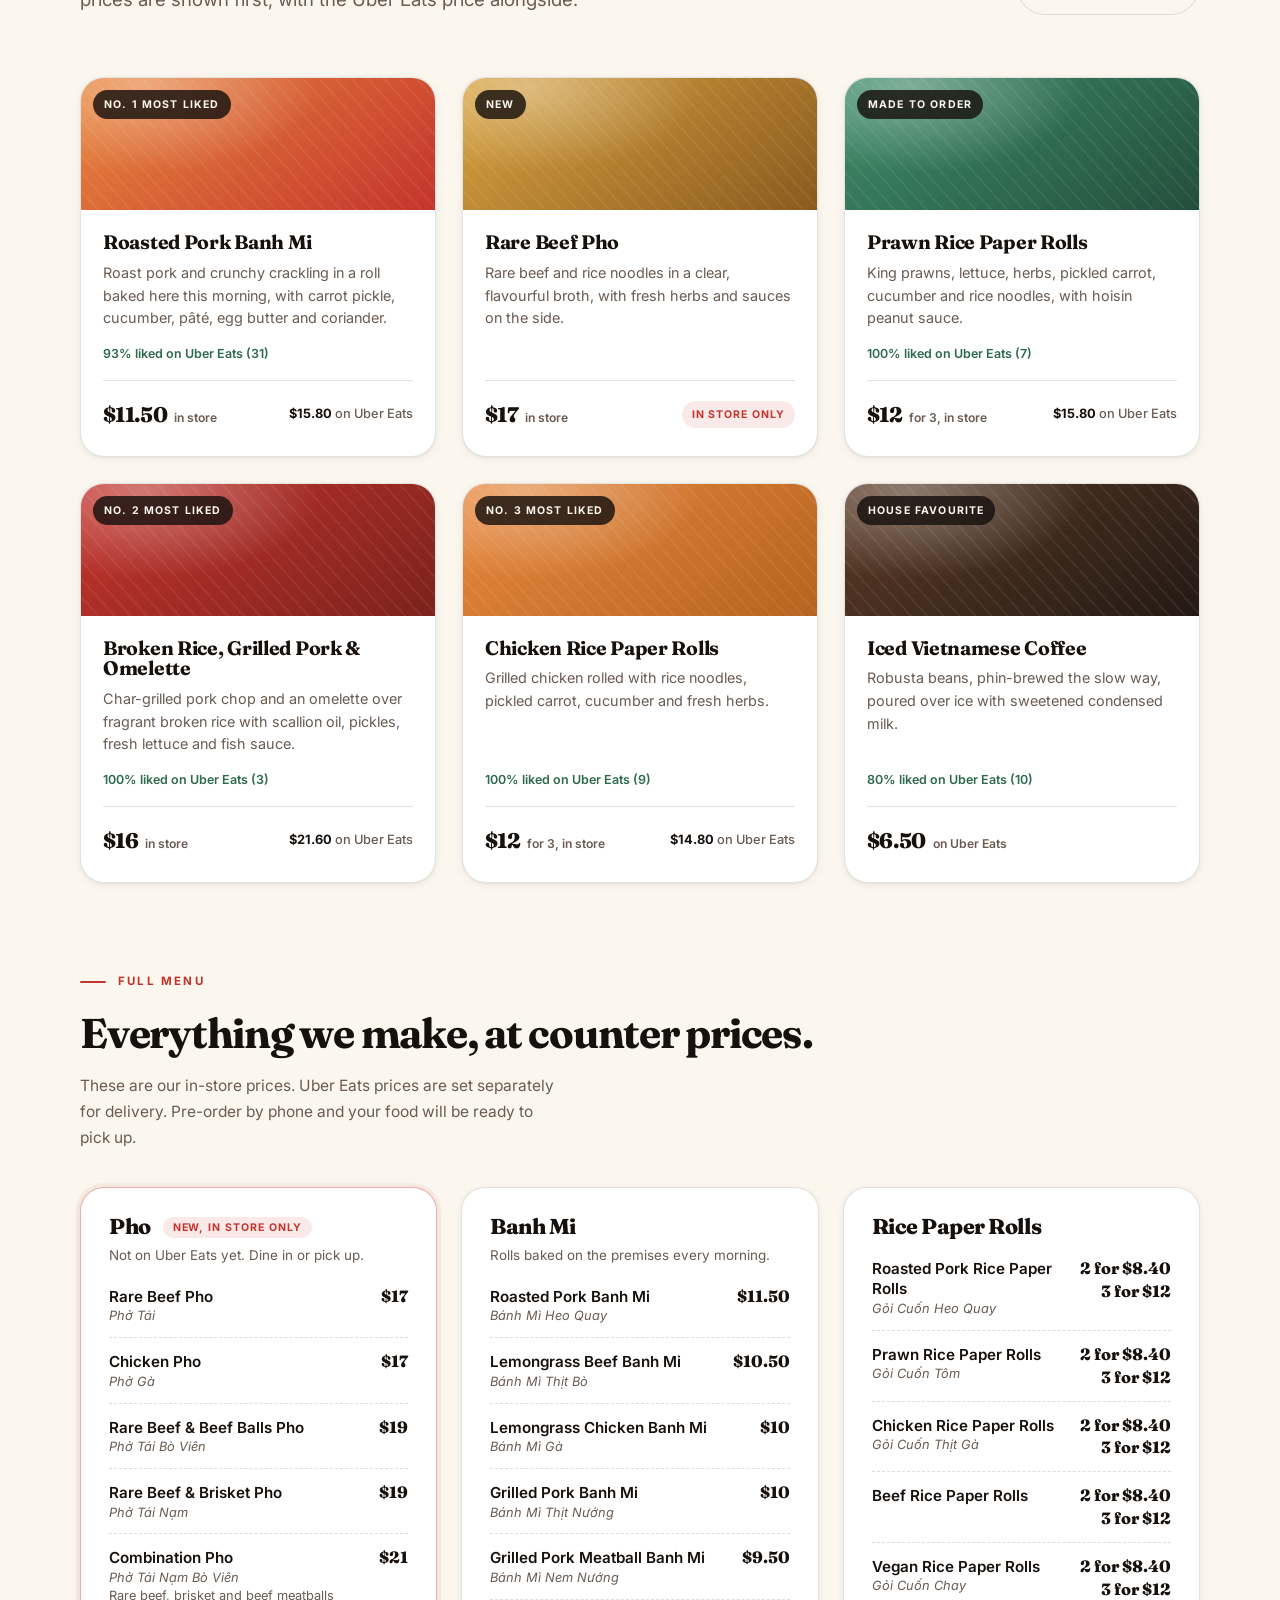
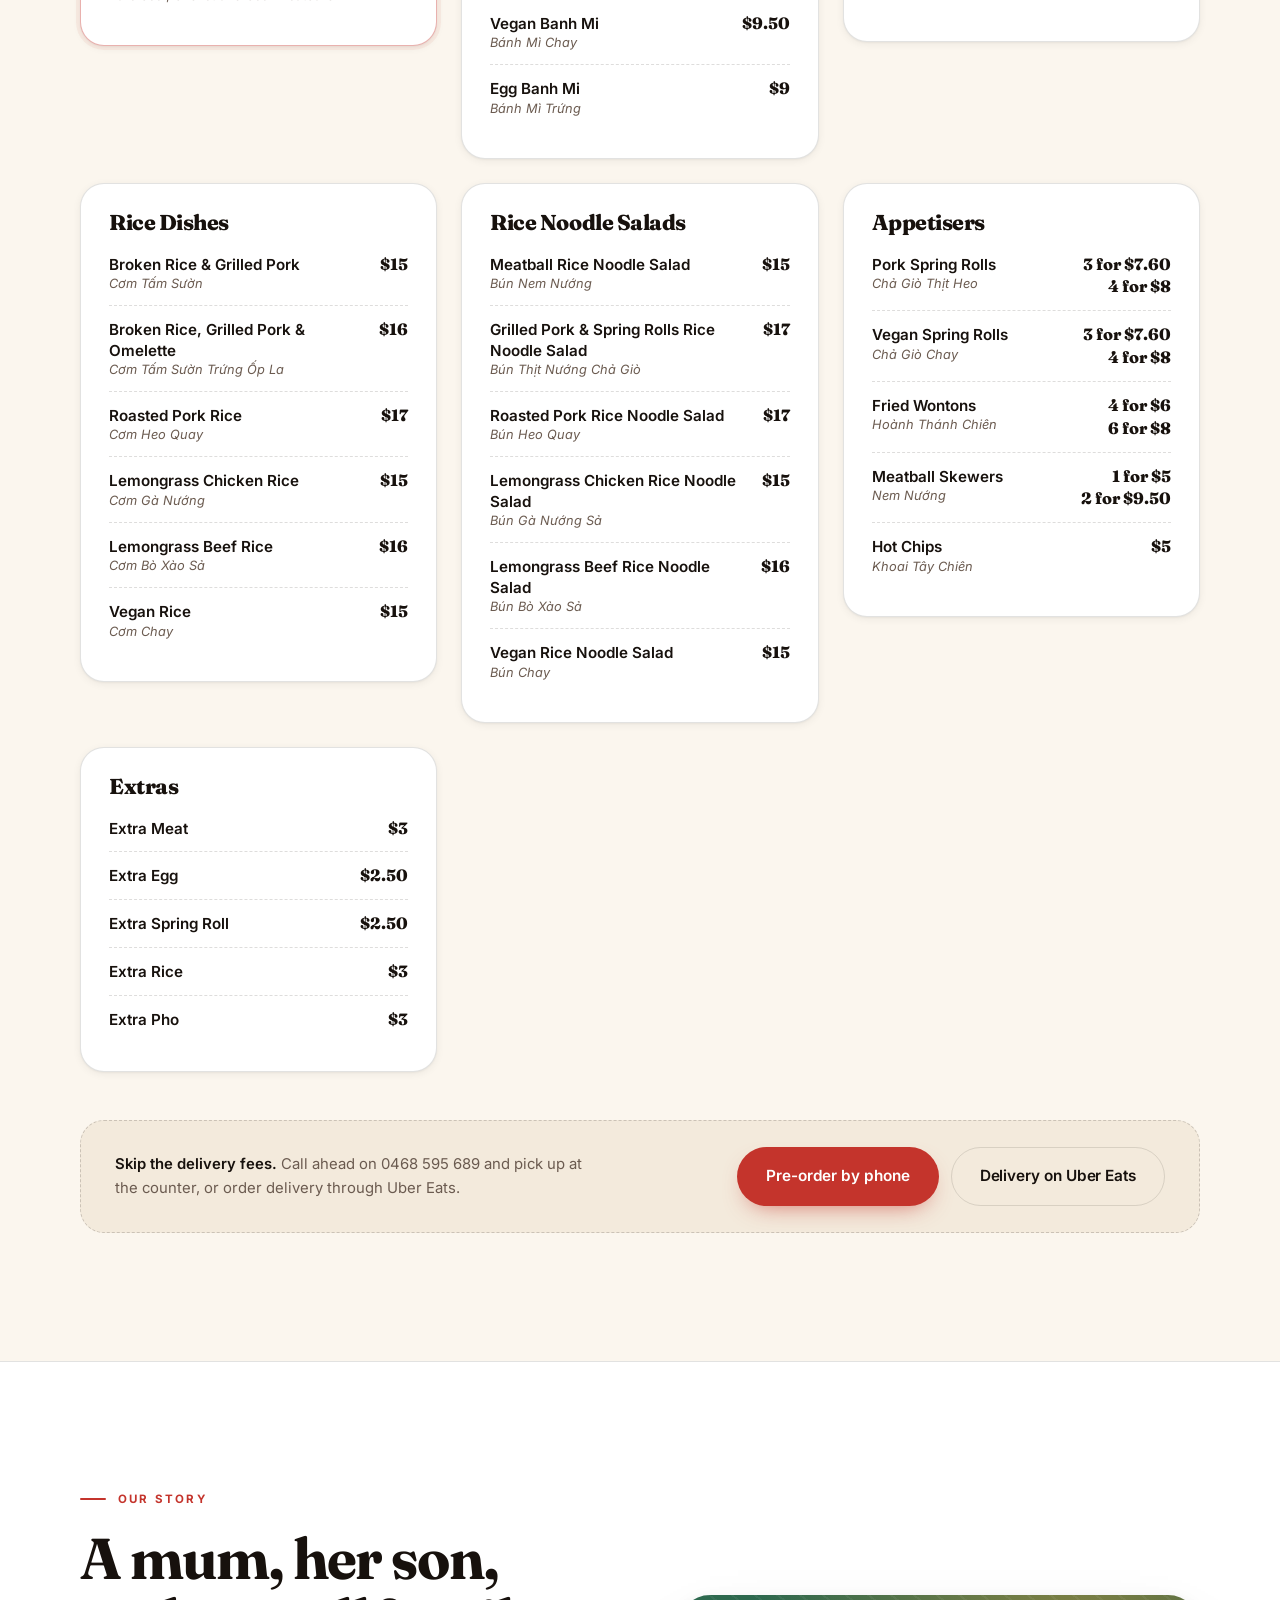
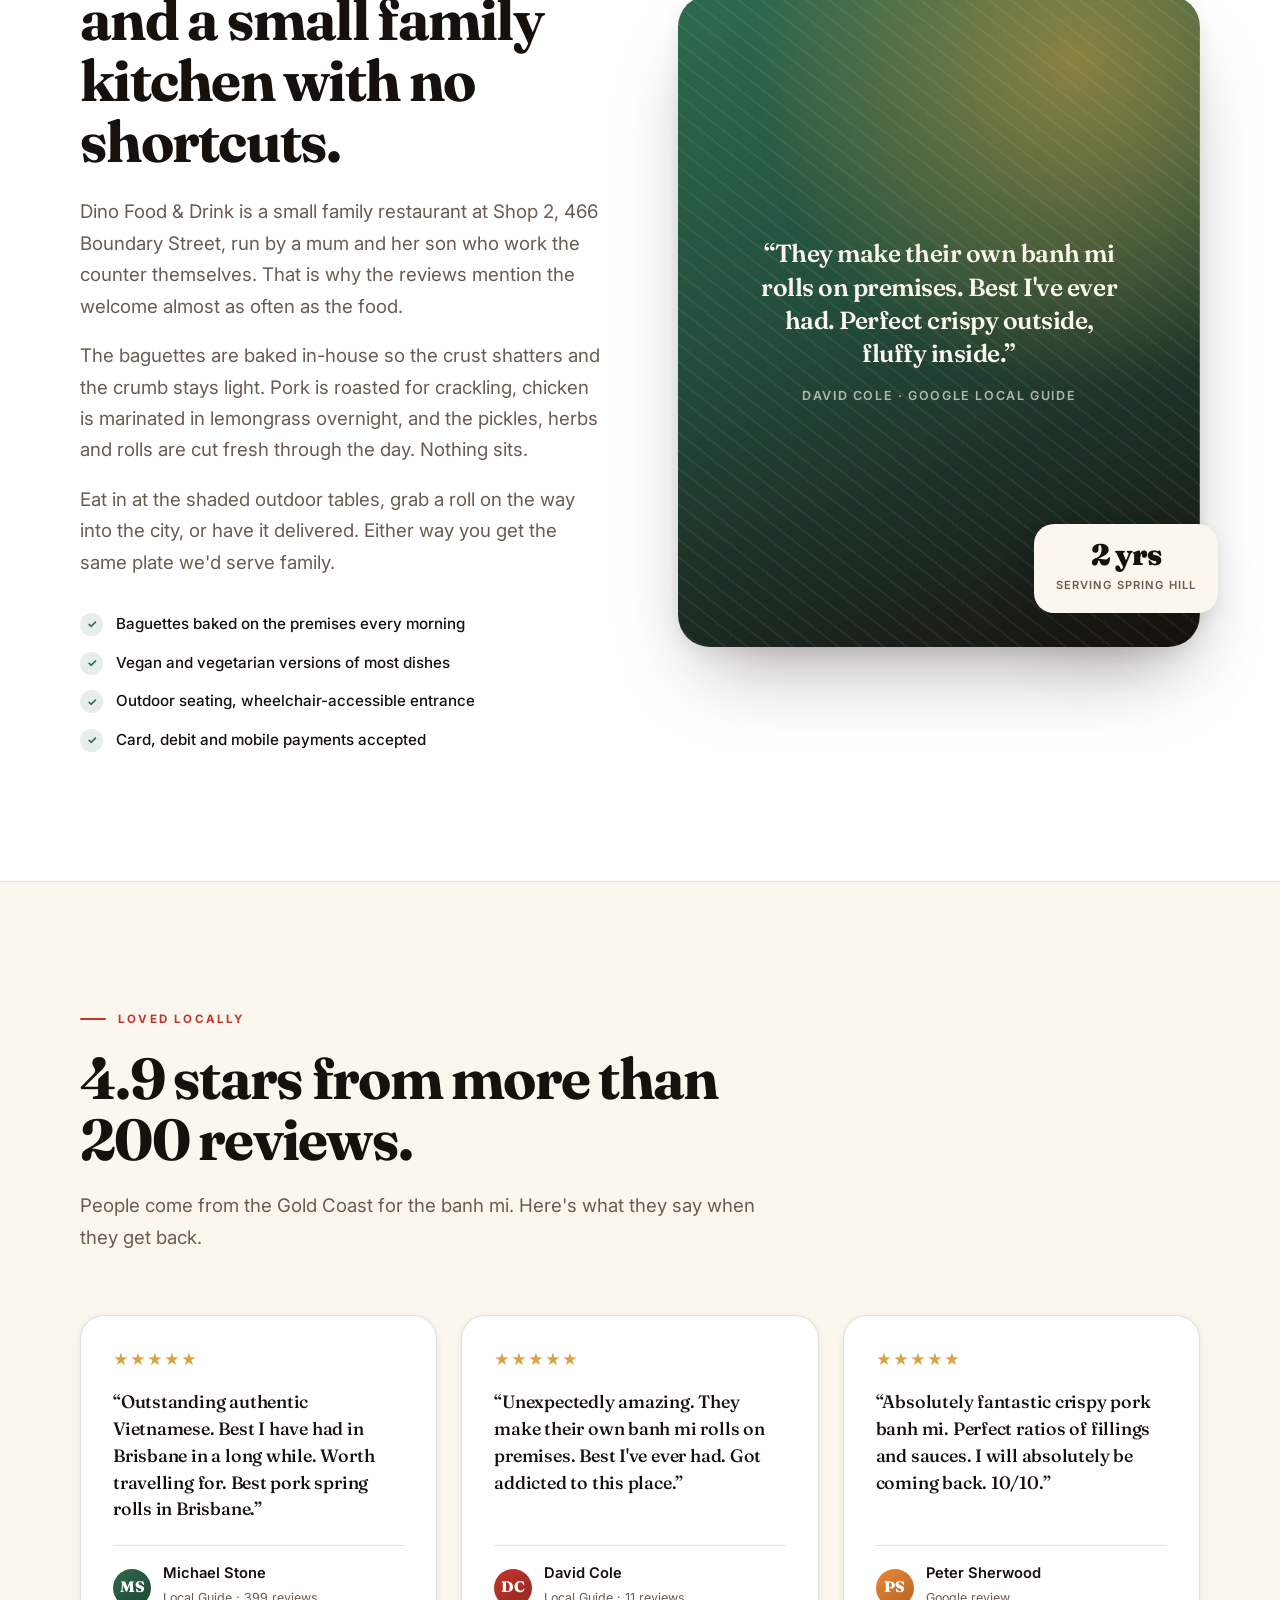
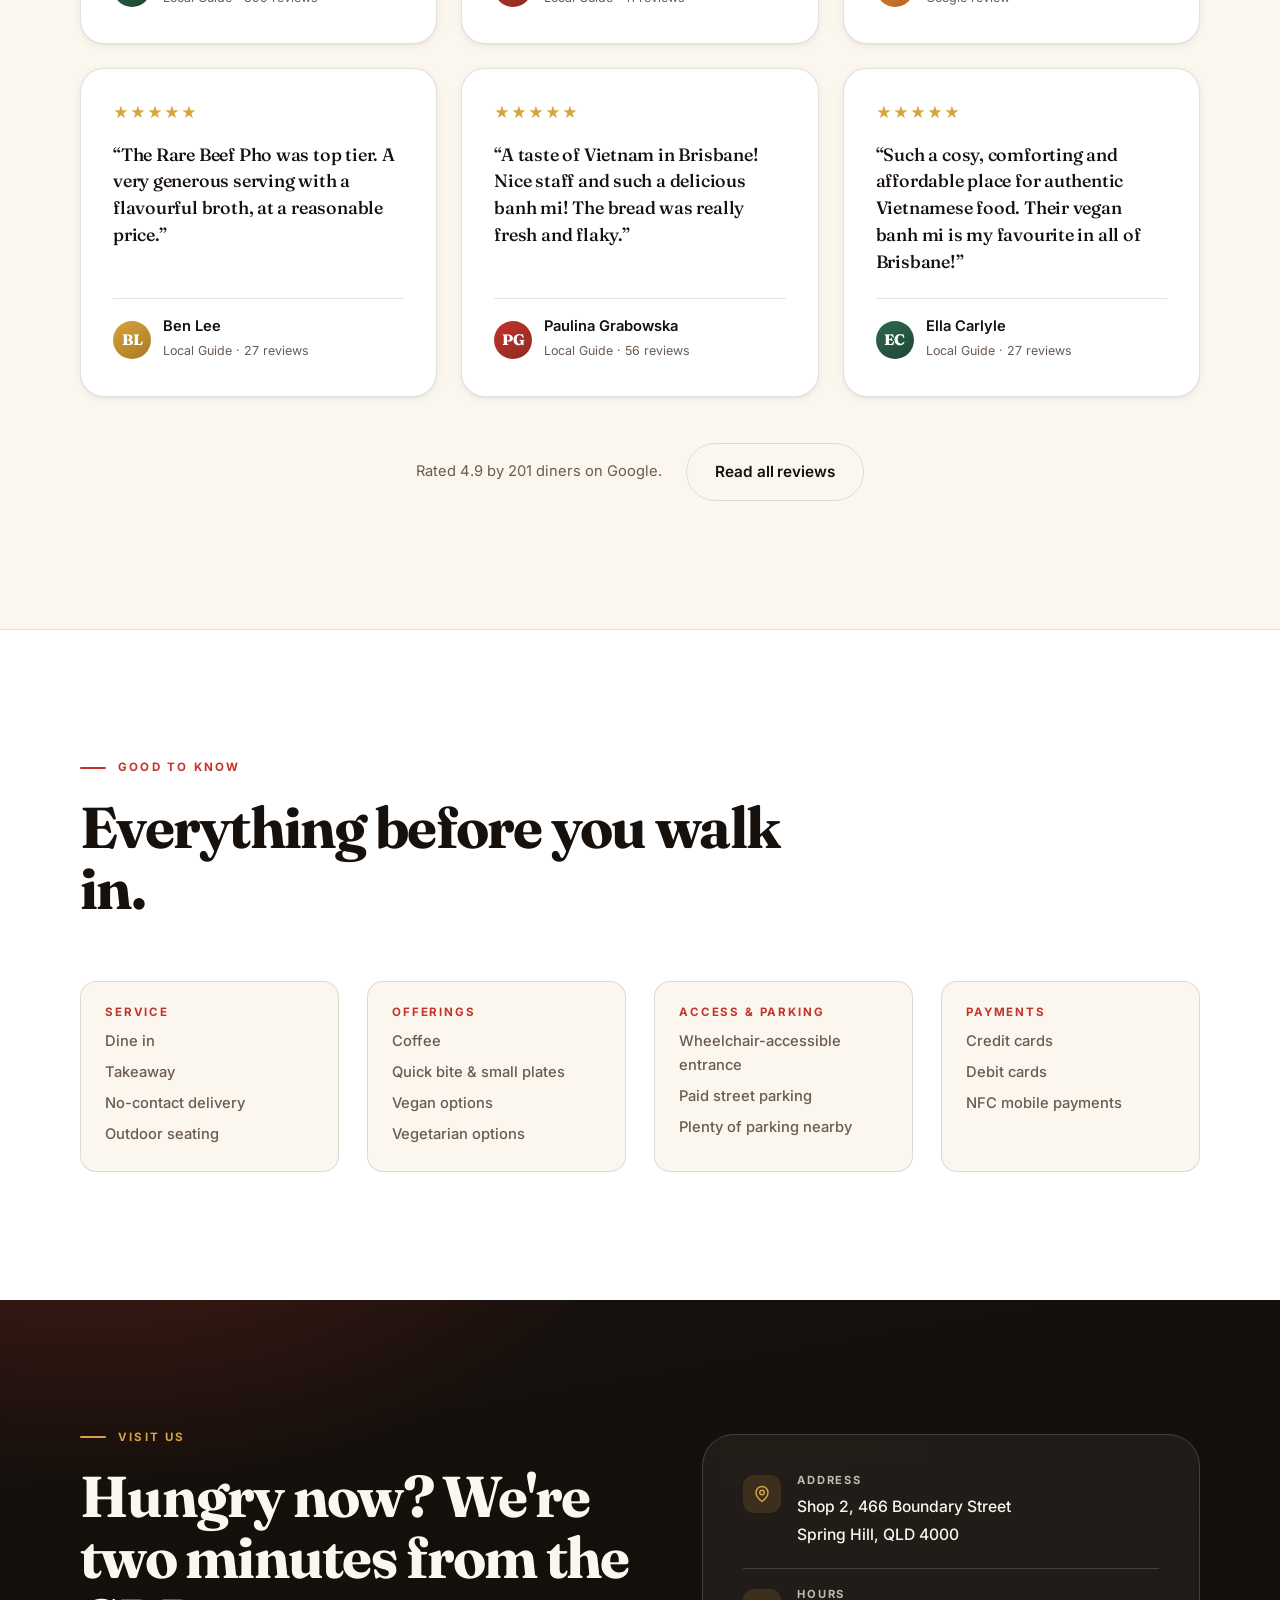
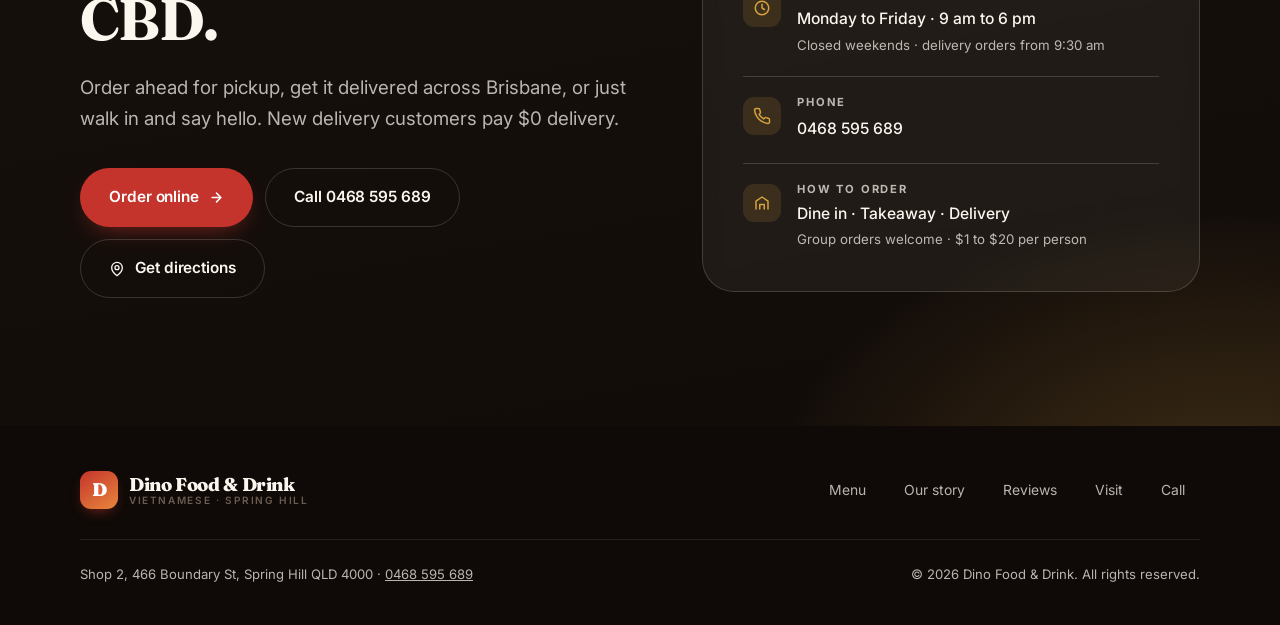
==== commit 350197f4: "Read menu and prices from a published Google Sheet The site is moving to GoDaddy cPanel hosting and " ====
--- a/index.html
+++ b/index.html
@@ -1093,16 +1093,34 @@
 <script src="menu.js"></script>
 <script>
 (function(){
-  // Build the menu from menu.js before the reveal observer collects elements
-  (function renderMenu(){
-    var featuredEl = document.getElementById('featured-menu');
-    var listEl = document.getElementById('full-menu-list');
-    var fallback = '<p class="menu-error">Our menu is being updated. Call <a href="tel:0468595689">0468 595 689</a> for today\'s prices.</p>';
-    var M = window.DINO_MENU;
-    var esc = function(s){ return String(s == null ? '' : s).replace(/[&<>"]/g, function(c){ return {'&':'&amp;','<':'&lt;','>':'&gt;','"':'&quot;'}[c]; }); };
-    var tints = ['#E8873C,#C4342C', '#D8A33F,#8A5A1E', '#3E8C68,#234F3C', '#C4342C,#7C221C', '#E8873C,#B5641F', '#5A3A26,#241A14'];
-
-    if (!M || !M.featured || !M.sections){ featuredEl.innerHTML = fallback; listEl.innerHTML = ''; return; }
+  var featuredEl = document.getElementById('featured-menu');
+  var listEl = document.getElementById('full-menu-list');
+  var errorHtml = '<p class="menu-error">Our menu is being updated. Call <a href="tel:0468595689">0468 595 689</a> for today\'s prices.</p>';
+  var esc = function(s){ return String(s == null ? '' : s).replace(/[&<>"]/g, function(c){ return {'&':'&amp;','<':'&lt;','>':'&gt;','"':'&quot;'}[c]; }); };
+  var tints = ['#E8873C,#C4342C', '#D8A33F,#8A5A1E', '#3E8C68,#234F3C', '#C4342C,#7C221C', '#E8873C,#B5641F', '#5A3A26,#241A14'];
+
+  // Reveal on scroll. Reusable, because menu content from the Google Sheet arrives after page load.
+  var noMotion = !('IntersectionObserver' in window) || window.matchMedia('(prefers-reduced-motion: reduce)').matches;
+  var io = noMotion ? null : new IntersectionObserver(function(entries){
+    entries.forEach(function(entry){
+      if (entry.isIntersecting){
+        var el = entry.target;
+        var delay = (Array.prototype.indexOf.call(el.parentNode.children, el) % 4) * 70;
+        setTimeout(function(){ el.classList.add('is-in'); }, delay);
+        io.unobserve(el);
+      }
+    });
+  }, {rootMargin:'0px 0px -8% 0px', threshold:0.08});
+  function reveal(root){
+    var els = root.querySelectorAll('.reveal:not(.is-in)');
+    els.forEach(function(el){ io ? io.observe(el) : el.classList.add('is-in'); });
+    // Safety net: if anything blocks the observer, show everything anyway.
+    setTimeout(function(){ els.forEach(function(el){ el.classList.add('is-in'); }); }, 2500);
+  }
+
+  // ---------- Menu rendering (same shape whether data comes from the sheet or menu.js)
+  function renderMenu(M){
+    if (!M || !M.featured || !M.sections){ featuredEl.innerHTML = errorHtml; listEl.innerHTML = ''; return false; }
     try {
       featuredEl.innerHTML = M.featured.map(function(d, i){
         var main = d.store
@@ -1140,9 +1158,99 @@
         document.getElementById('hero-dish-note').textContent = 'in store' + (hero.uber ? ' · ' + hero.uber + ' on Uber Eats' : '');
       }
     } catch (e) {
-      featuredEl.innerHTML = fallback; listEl.innerHTML = '';
+      featuredEl.innerHTML = errorHtml; listEl.innerHTML = '';
+      return false;
     }
-  })();
+    reveal(featuredEl); reveal(listEl);
+    return true;
+  }
+
+  // ---------- Google Sheet (published to web as CSV)
+  function parseCSV(text){
+    var rows = [], row = [], field = '', inQuotes = false, c;
+    text = String(text).replace(/^﻿/, '');
+    for (var i = 0; i < text.length; i++){
+      c = text[i];
+      if (inQuotes){
+        if (c === '"'){ if (text[i + 1] === '"'){ field += '"'; i++; } else inQuotes = false; }
+        else field += c;
+      } else if (c === '"') inQuotes = true;
+      else if (c === ','){ row.push(field); field = ''; }
+      else if (c === '\n' || c === '\r'){
+        if (c === '\r' && text[i + 1] === '\n') i++;
+        row.push(field); rows.push(row); row = []; field = '';
+      } else field += c;
+    }
+    if (field !== '' || row.length){ row.push(field); rows.push(row); }
+    return rows;
+  }
+
+  function sheetToMenu(rows){
+    var head = (rows[0] || []).map(function(h){ return String(h).trim().toLowerCase(); });
+    // A sheet that is not published returns a Google sign-in page instead of CSV; this catches it.
+    if (head.indexOf('dish') < 0 || head.indexOf('price') < 0) throw new Error('Sheet is missing the Dish or Price column');
+    var get = function(r, name){ var i = head.indexOf(name); return i < 0 ? '' : String(r[i] == null ? '' : r[i]).trim(); };
+    var isNo = function(v){ return /^(no|n|hide|hidden|false|0)$/i.test(v); };
+    var sections = [], byTitle = {}, featured = [];
+
+    rows.slice(1).forEach(function(r, rowIdx){
+      var name = get(r, 'dish');
+      if (!name || isNo(get(r, 'show'))) return;
+      var prices = [get(r, 'price'), get(r, 'price 2')].filter(Boolean);
+      var uber = get(r, 'uber eats price');
+      var title = get(r, 'section');
+
+      if (title){
+        var key = title.toLowerCase(), s = byTitle[key];
+        if (!s){ s = byTitle[key] = { title: title, items: [] }; sections.push(s); }
+        if (!s.note && get(r, 'section note')) s.note = get(r, 'section note');
+        if (!s.tag && get(r, 'section tag')) s.tag = get(r, 'section tag');
+        if (prices.length) s.items.push({ name: name, vi: get(r, 'vietnamese name'), desc: get(r, 'description'), price: prices.length > 1 ? prices : prices[0] });
+      }
+
+      var feat = get(r, 'featured');
+      if (feat && !isNo(feat) && (prices.length || uber)){
+        var pos = parseFloat(feat);
+        // Cards show the largest serve; "3 for $12" becomes "$12" with "for 3", matching menu.js cards
+        var cardPrice = prices[prices.length - 1] || '', serve = '';
+        var sized = /^(\d+)\s+for\s+(\$\s?[\d.,]+)$/i.exec(cardPrice);
+        if (sized){ cardPrice = sized[2].replace(/\s/g, ''); serve = 'for ' + sized[1]; }
+        featured.push({
+          order: isNaN(pos) ? 1e6 : pos, row: rowIdx, name: name,
+          badge: get(r, 'card label'), desc: get(r, 'card description') || get(r, 'description'),
+          store: cardPrice, serve: serve, uber: uber, liked: get(r, 'card note'),
+          storeOnly: !!(prices.length && !uber)
+        });
+      }
+    });
+
+    featured.sort(function(a, b){ return (a.order - b.order) || (a.row - b.row); });
+    sections = sections.filter(function(s){ return s.items.length; });
+    if (!sections.length && !featured.length) throw new Error('Sheet has no dishes');
+    return { featured: featured.slice(0, 6), sections: sections };
+  }
+
+  function load(url){
+    if (!url){ renderMenu(window.DINO_MENU); return Promise.resolve('menu.js'); }
+    featuredEl.innerHTML = '<p class="menu-error">Loading menu</p>';
+    listEl.innerHTML = '';
+    var ctrl = window.AbortController ? new AbortController() : null;
+    var timer = ctrl ? setTimeout(function(){ ctrl.abort(); }, 8000) : null;
+    return fetch(url, { cache: 'no-store', signal: ctrl ? ctrl.signal : undefined })
+      .then(function(res){ if (!res.ok) throw new Error('HTTP ' + res.status); return res.text(); })
+      .then(function(text){
+        clearTimeout(timer);
+        if (!renderMenu(sheetToMenu(parseCSV(text)))) throw new Error('Could not render sheet');
+        return 'sheet';
+      })
+      .catch(function(err){
+        clearTimeout(timer);
+        if (window.console) console.warn('Menu: Google Sheet unavailable, showing menu.js instead.', err);
+        renderMenu(window.DINO_MENU);
+        return 'menu.js (fallback)';
+      });
+  }
+  window.DinoMenu = { load: load, parseCSV: parseCSV, sheetToMenu: sheetToMenu };
 
   // Sticky header shadow
   var header = document.querySelector('.site-header');
@@ -1154,28 +1262,8 @@
   var y = document.getElementById('year');
   if (y) y.textContent = new Date().getFullYear();
 
-  // Reveal on scroll
-  var items = document.querySelectorAll('.reveal');
-  if (!('IntersectionObserver' in window) || window.matchMedia('(prefers-reduced-motion: reduce)').matches){
-    items.forEach(function(el){ el.classList.add('is-in'); });
-    return;
-  }
-  var io = new IntersectionObserver(function(entries){
-    entries.forEach(function(entry, i){
-      if (entry.isIntersecting){
-        var el = entry.target;
-        var delay = (Array.prototype.indexOf.call(el.parentNode.children, el) % 4) * 70;
-        setTimeout(function(){ el.classList.add('is-in'); }, delay);
-        io.unobserve(el);
-      }
-    });
-  }, {rootMargin:'0px 0px -8% 0px', threshold:0.08});
-  items.forEach(function(el){ io.observe(el); });
-
-  // Safety net: if anything blocks the observer, show everything anyway.
-  setTimeout(function(){
-    document.querySelectorAll('.reveal:not(.is-in)').forEach(function(el){ el.classList.add('is-in'); });
-  }, 2500);
+  load(window.DINO_SHEET_URL);
+  reveal(document);
 })();
 </script>
 
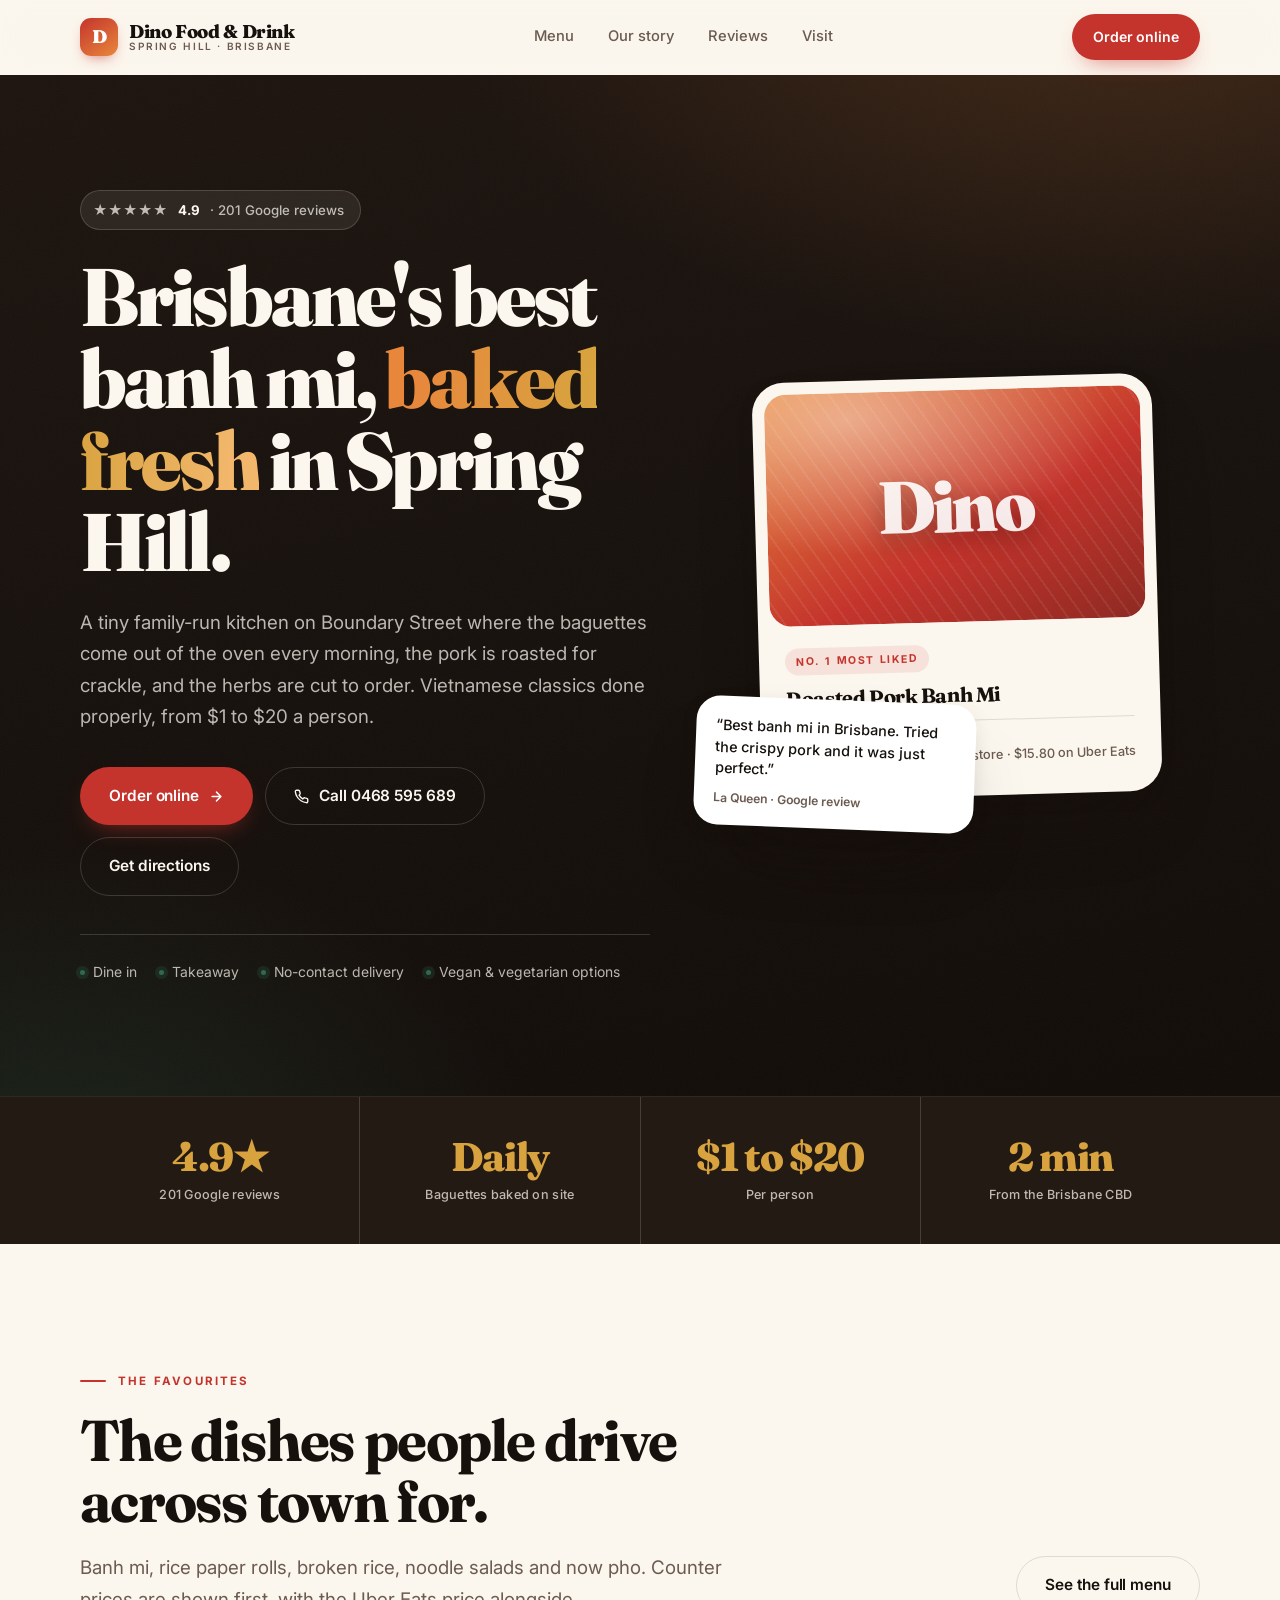
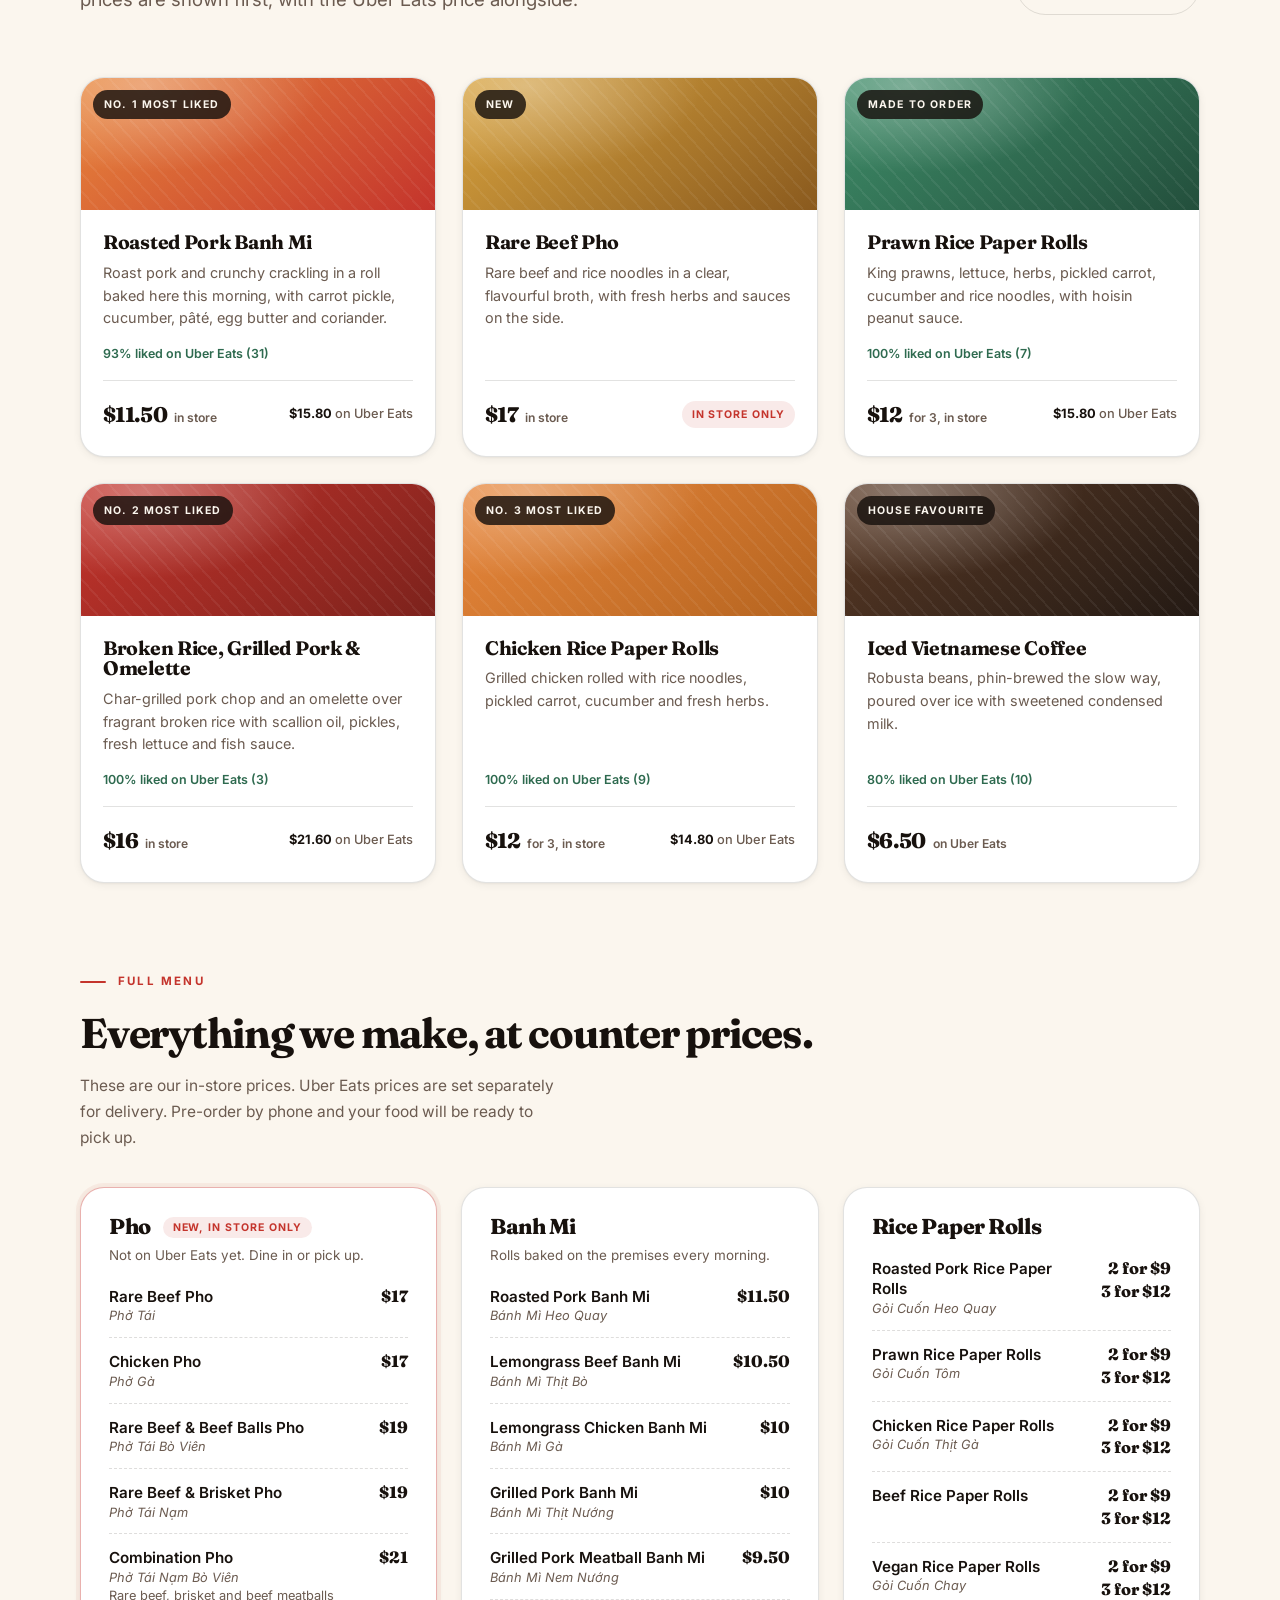
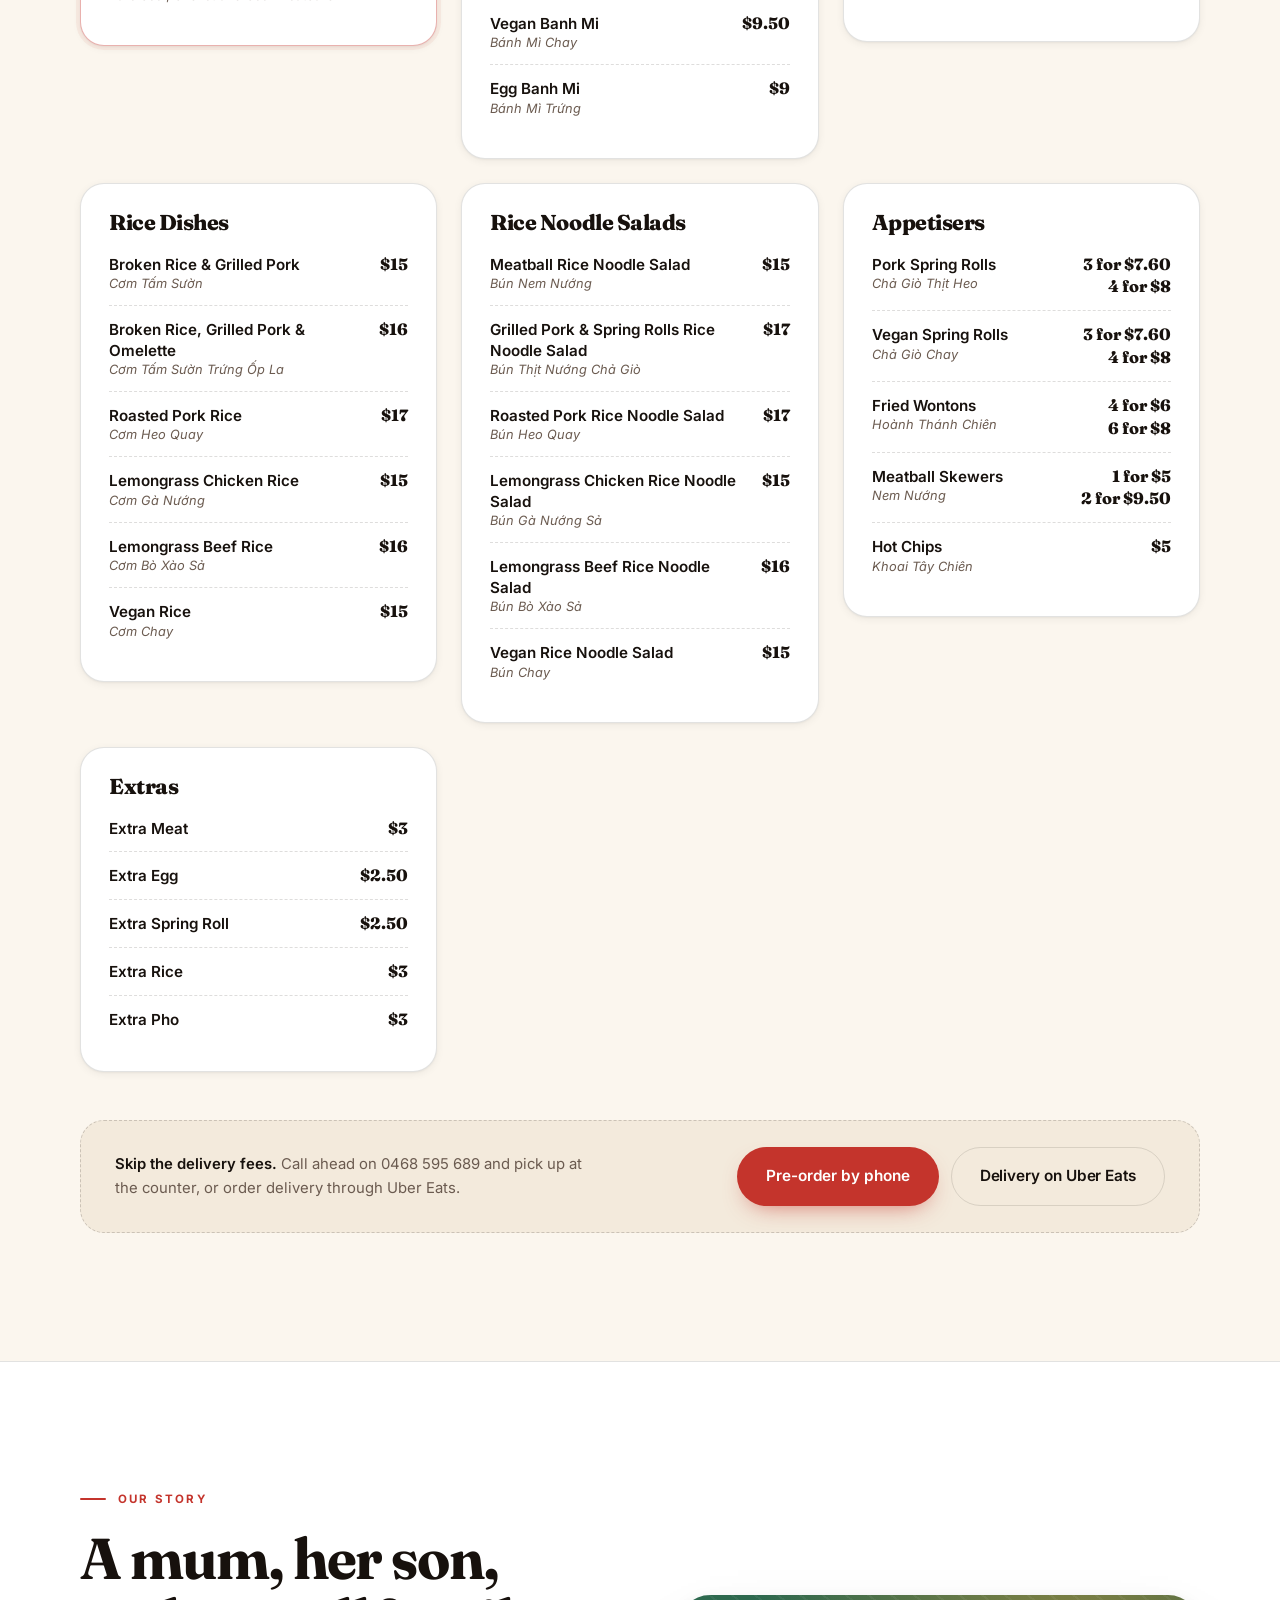
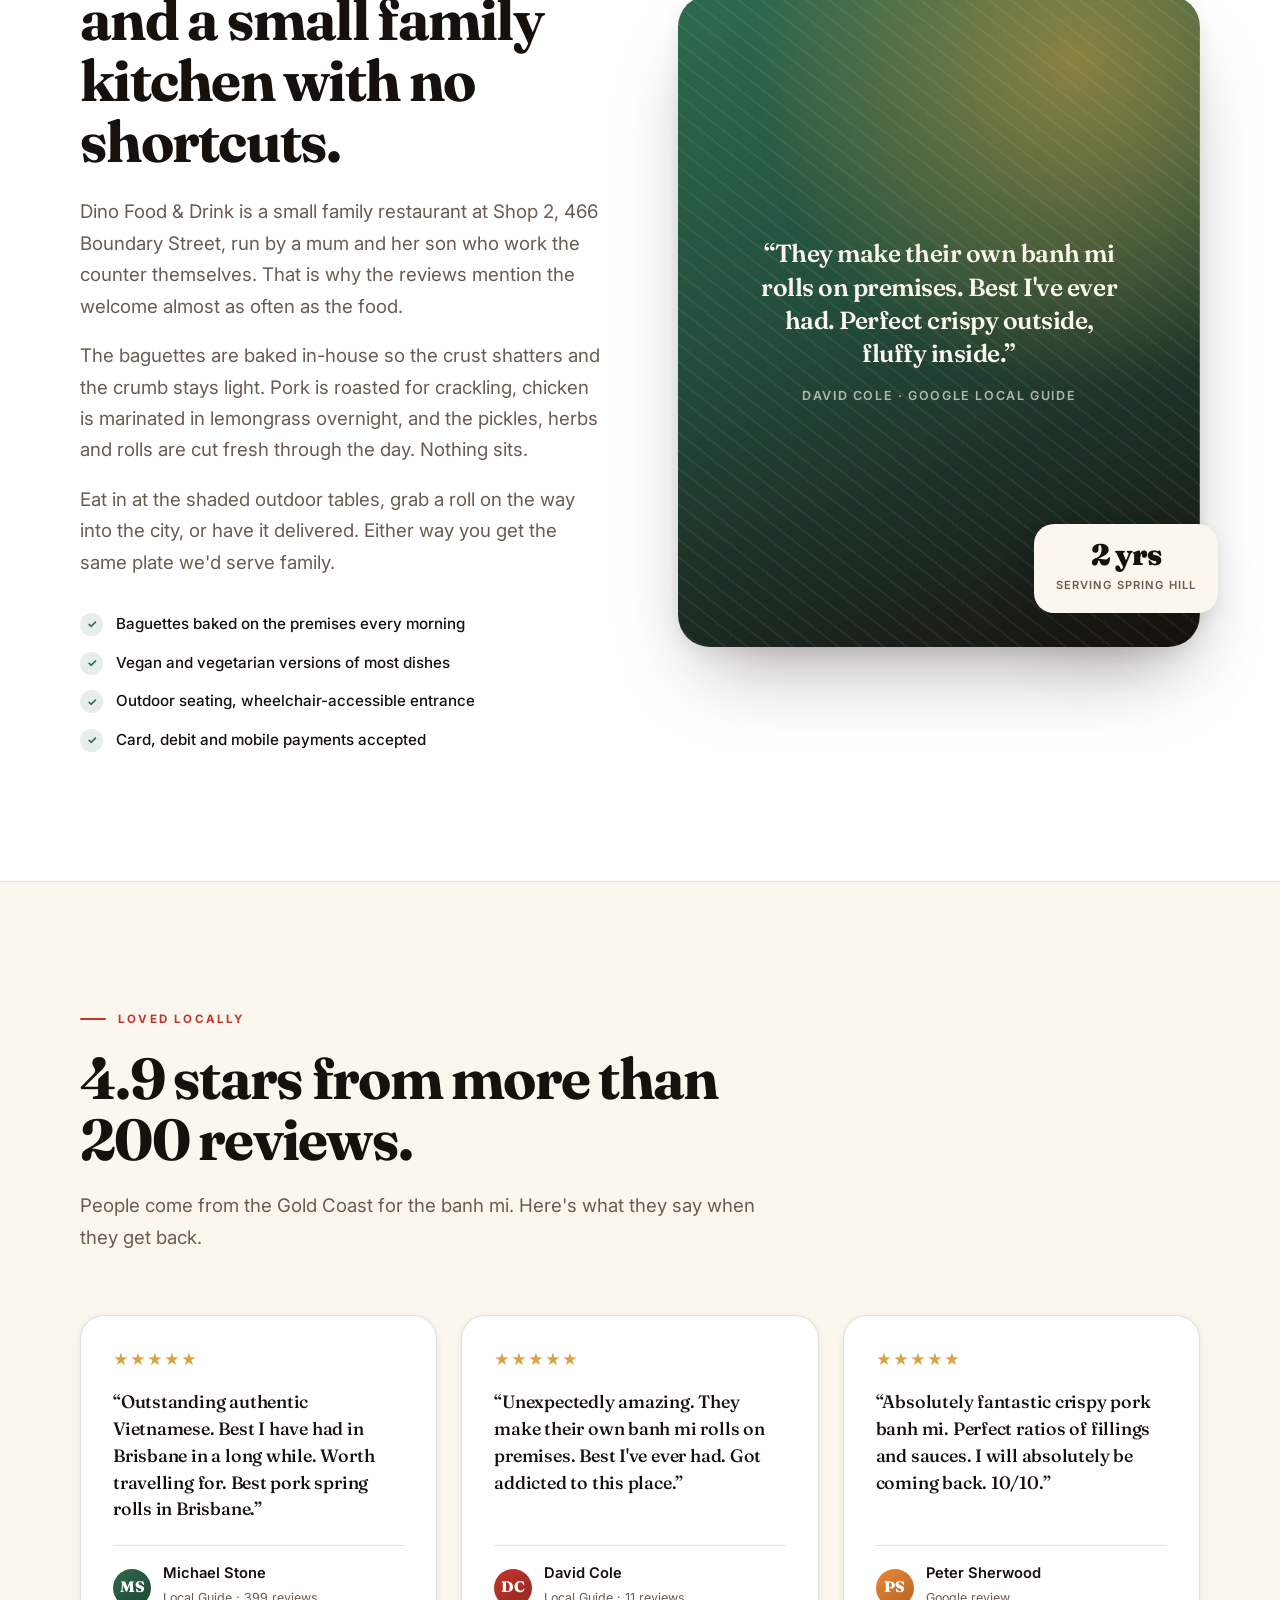
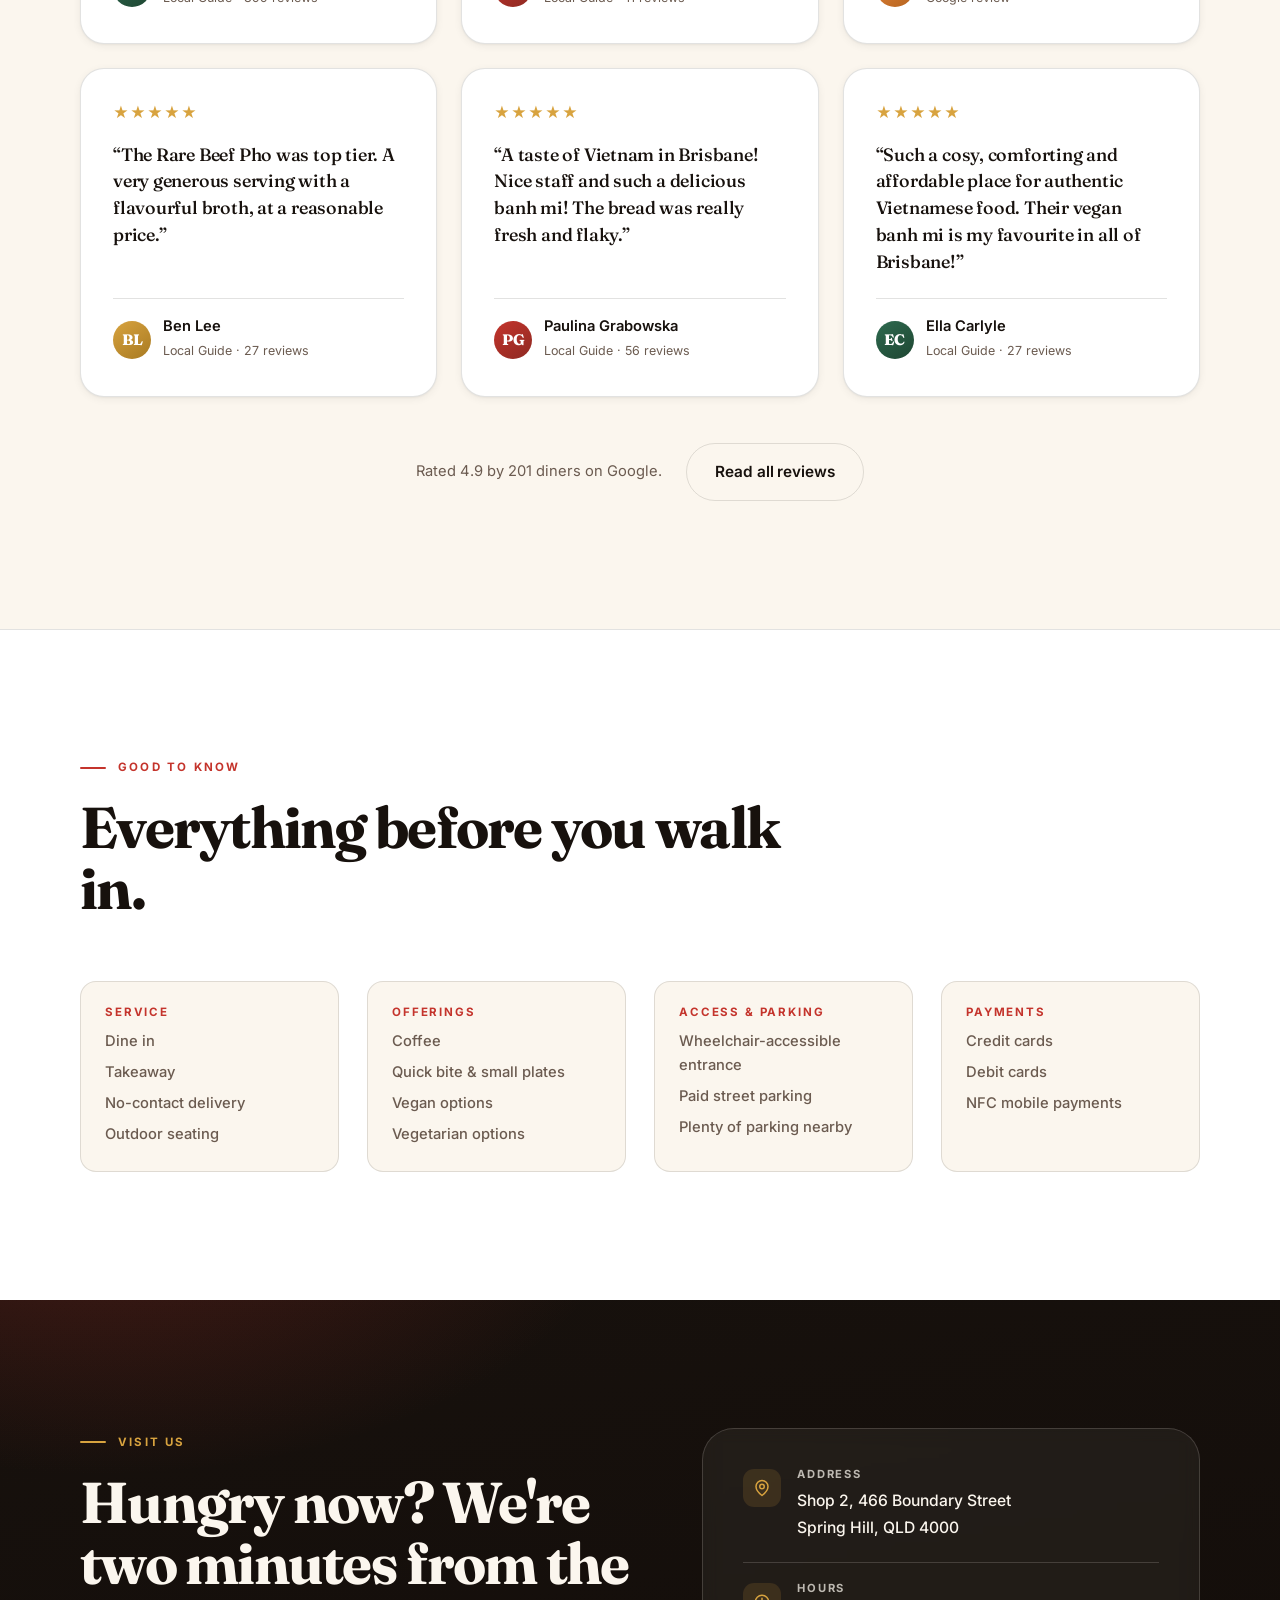
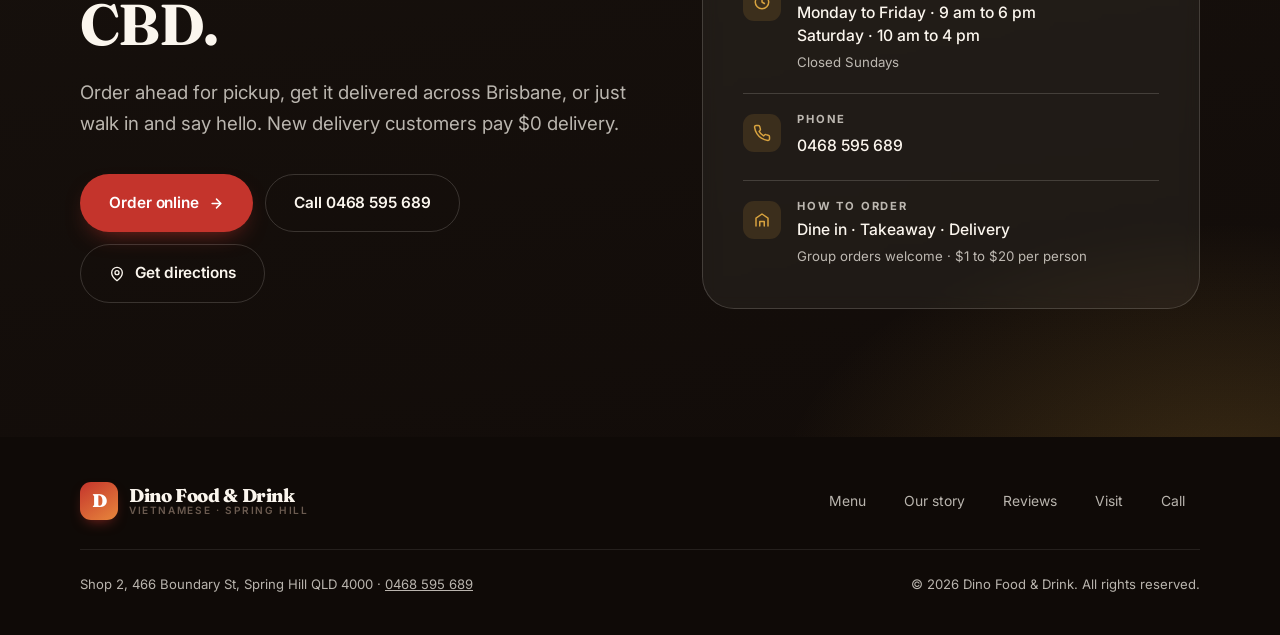
==== commit f95a0332: "Rice paper rolls 2 for $9, add Saturday trading hours Owner confirmed rice paper rolls are 2 for $9 " ====
--- a/index.html
+++ b/index.html
@@ -1000,8 +1000,8 @@
         </span>
         <div>
           <h3>Hours</h3>
-          <p>Monday to Friday · 9 am to 6 pm</p>
-          <small>Closed weekends · delivery orders from 9:30 am</small>
+          <p>Monday to Friday · 9 am to 6 pm<br>Saturday · 10 am to 4 pm</p>
+          <small>Closed Sundays</small>
         </div>
       </div>
 
@@ -1084,6 +1084,10 @@
     "@type":"OpeningHoursSpecification",
     "dayOfWeek":["Monday","Tuesday","Wednesday","Thursday","Friday"],
     "opens":"09:00","closes":"18:00"
+  },{
+    "@type":"OpeningHoursSpecification",
+    "dayOfWeek":["Saturday"],
+    "opens":"10:00","closes":"16:00"
   }],
   "hasMenu":"https://www.ubereats.com/au/store/dino-food-%26-drink/Jf55f-nFShqsC2IZewn_hA",
   "acceptsReservations":"False"
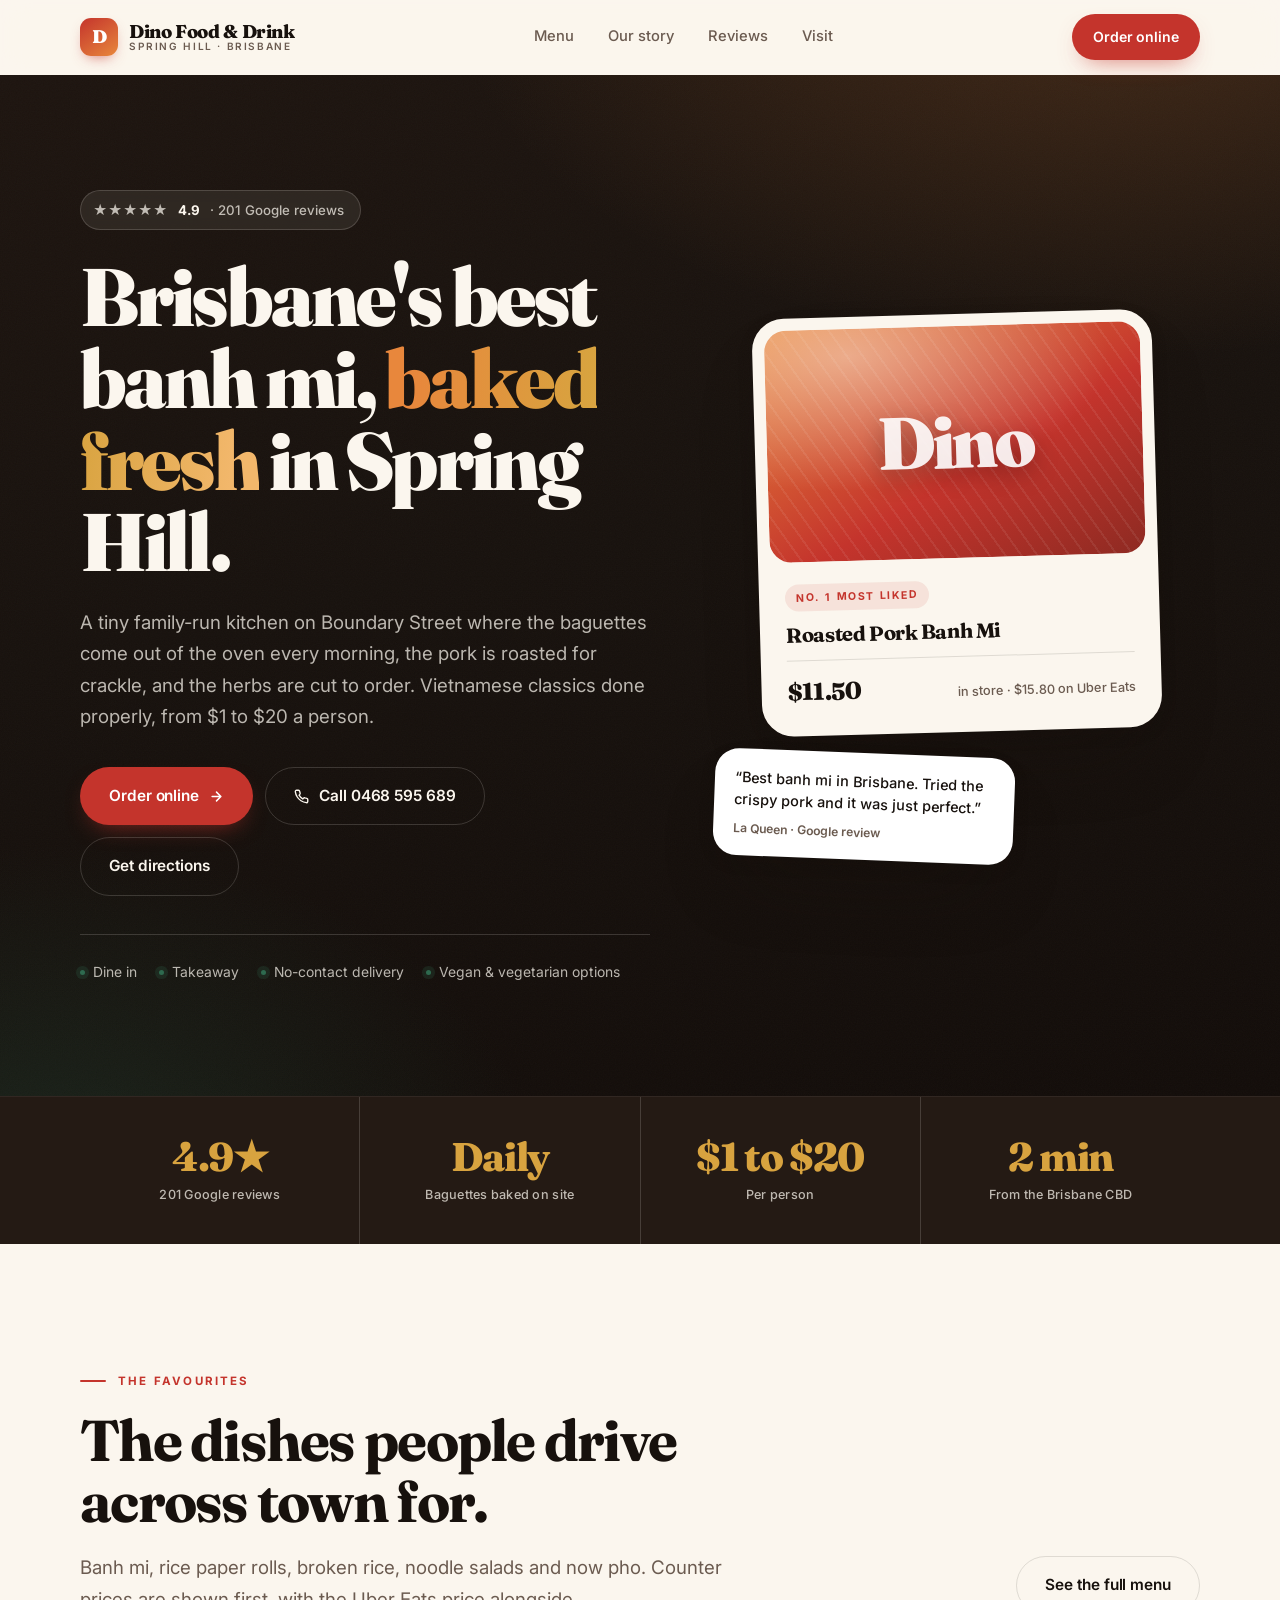
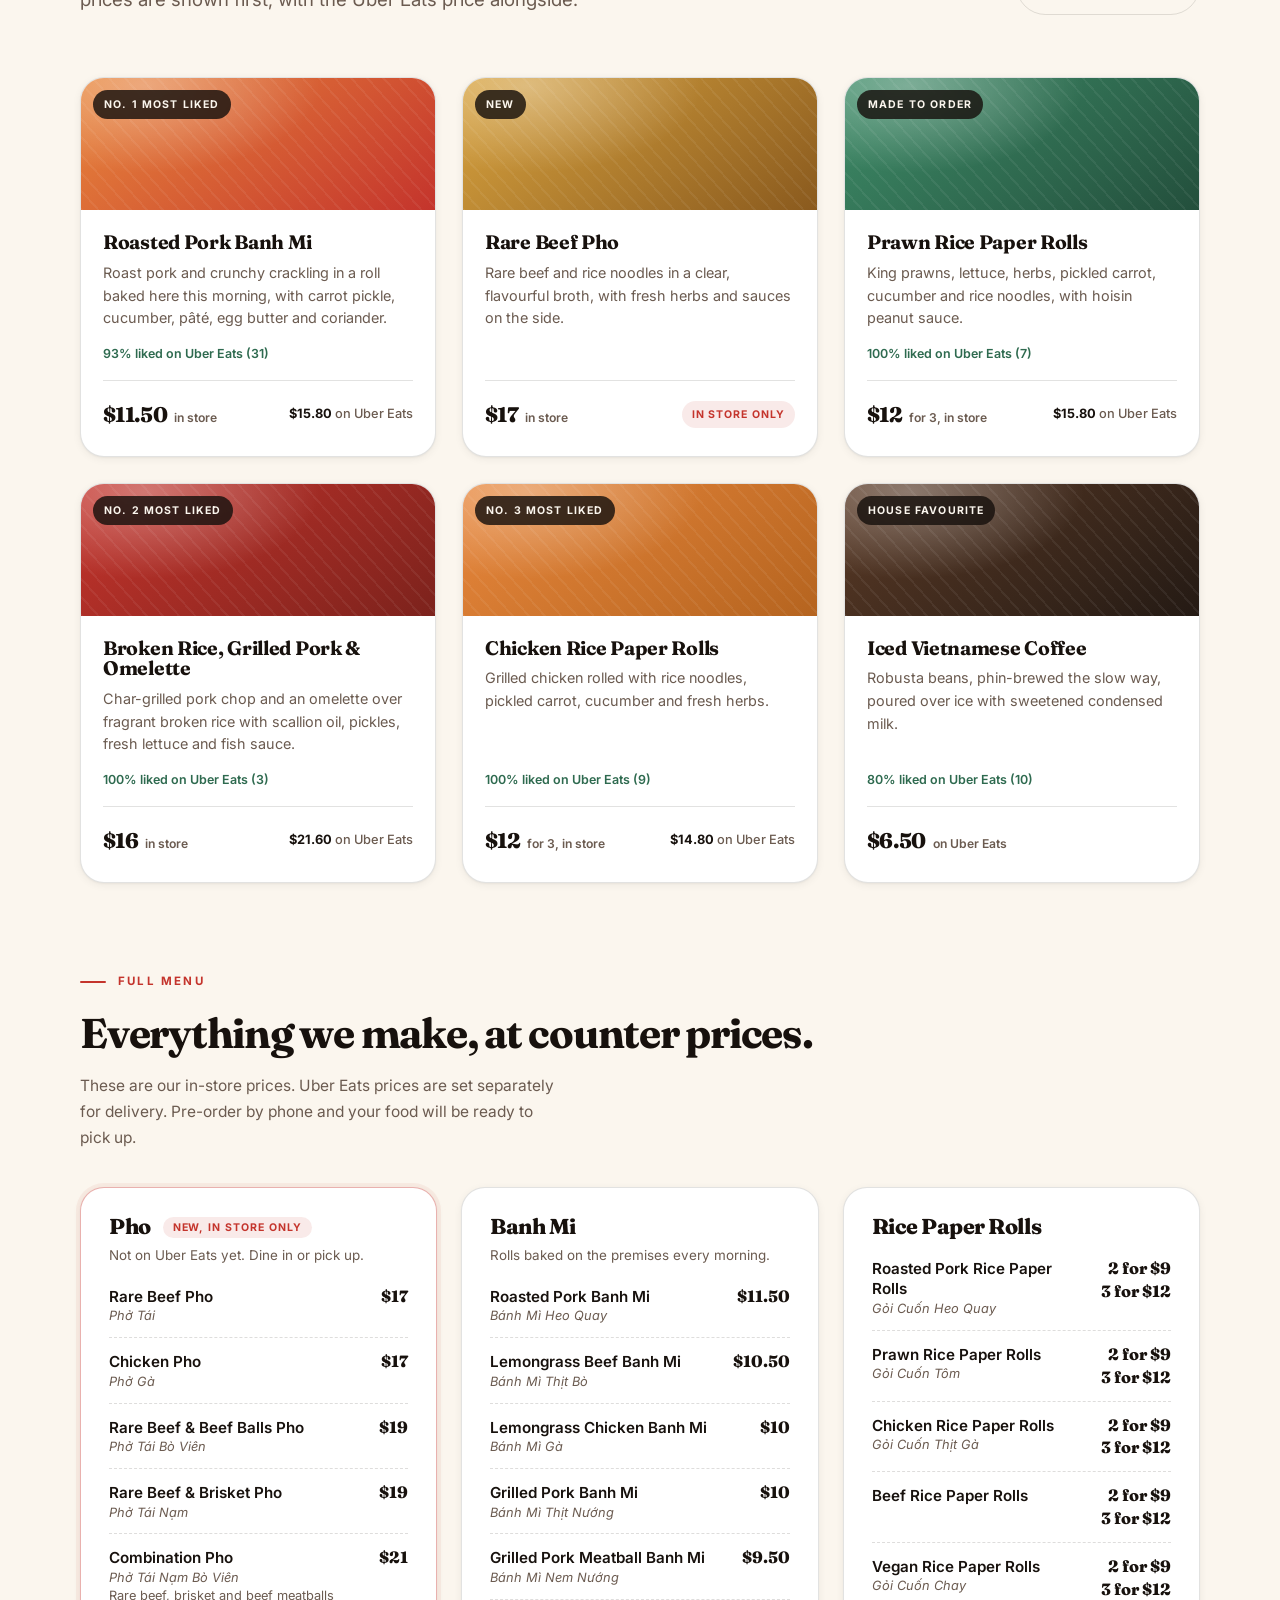
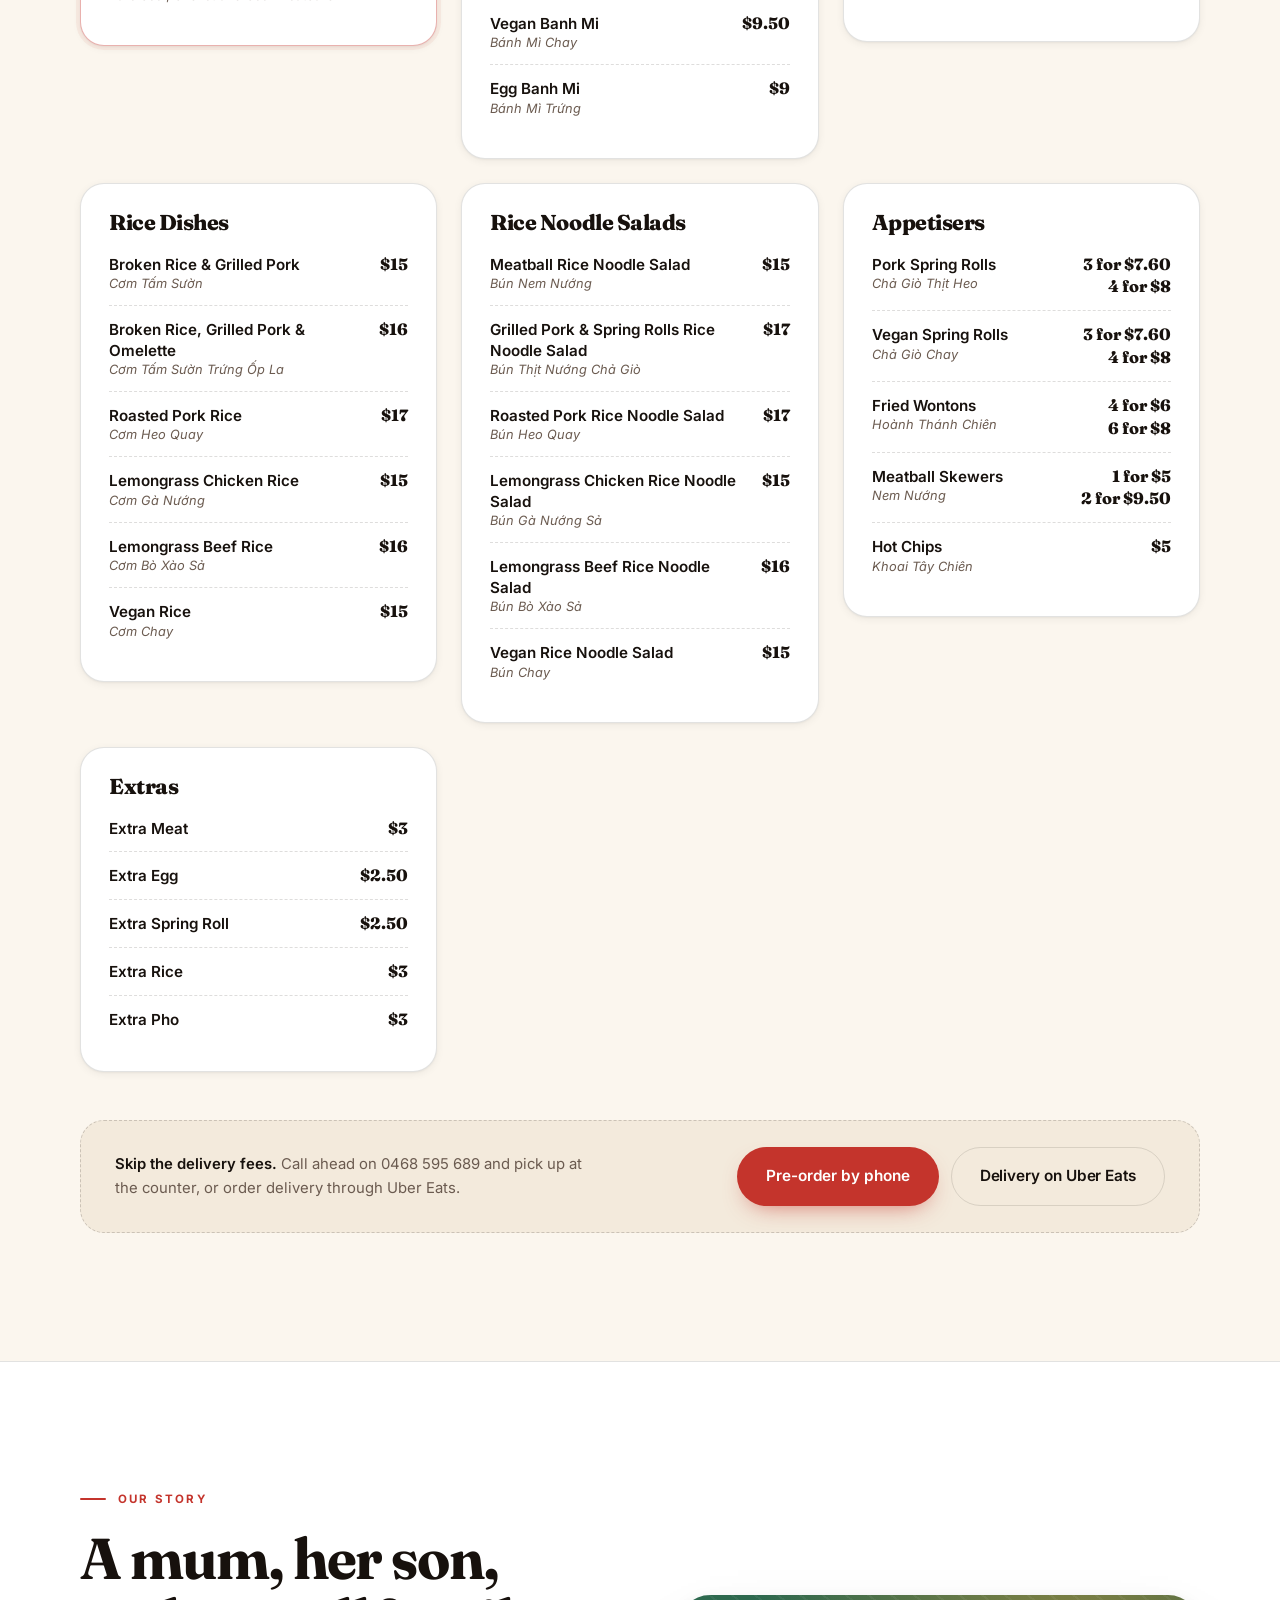
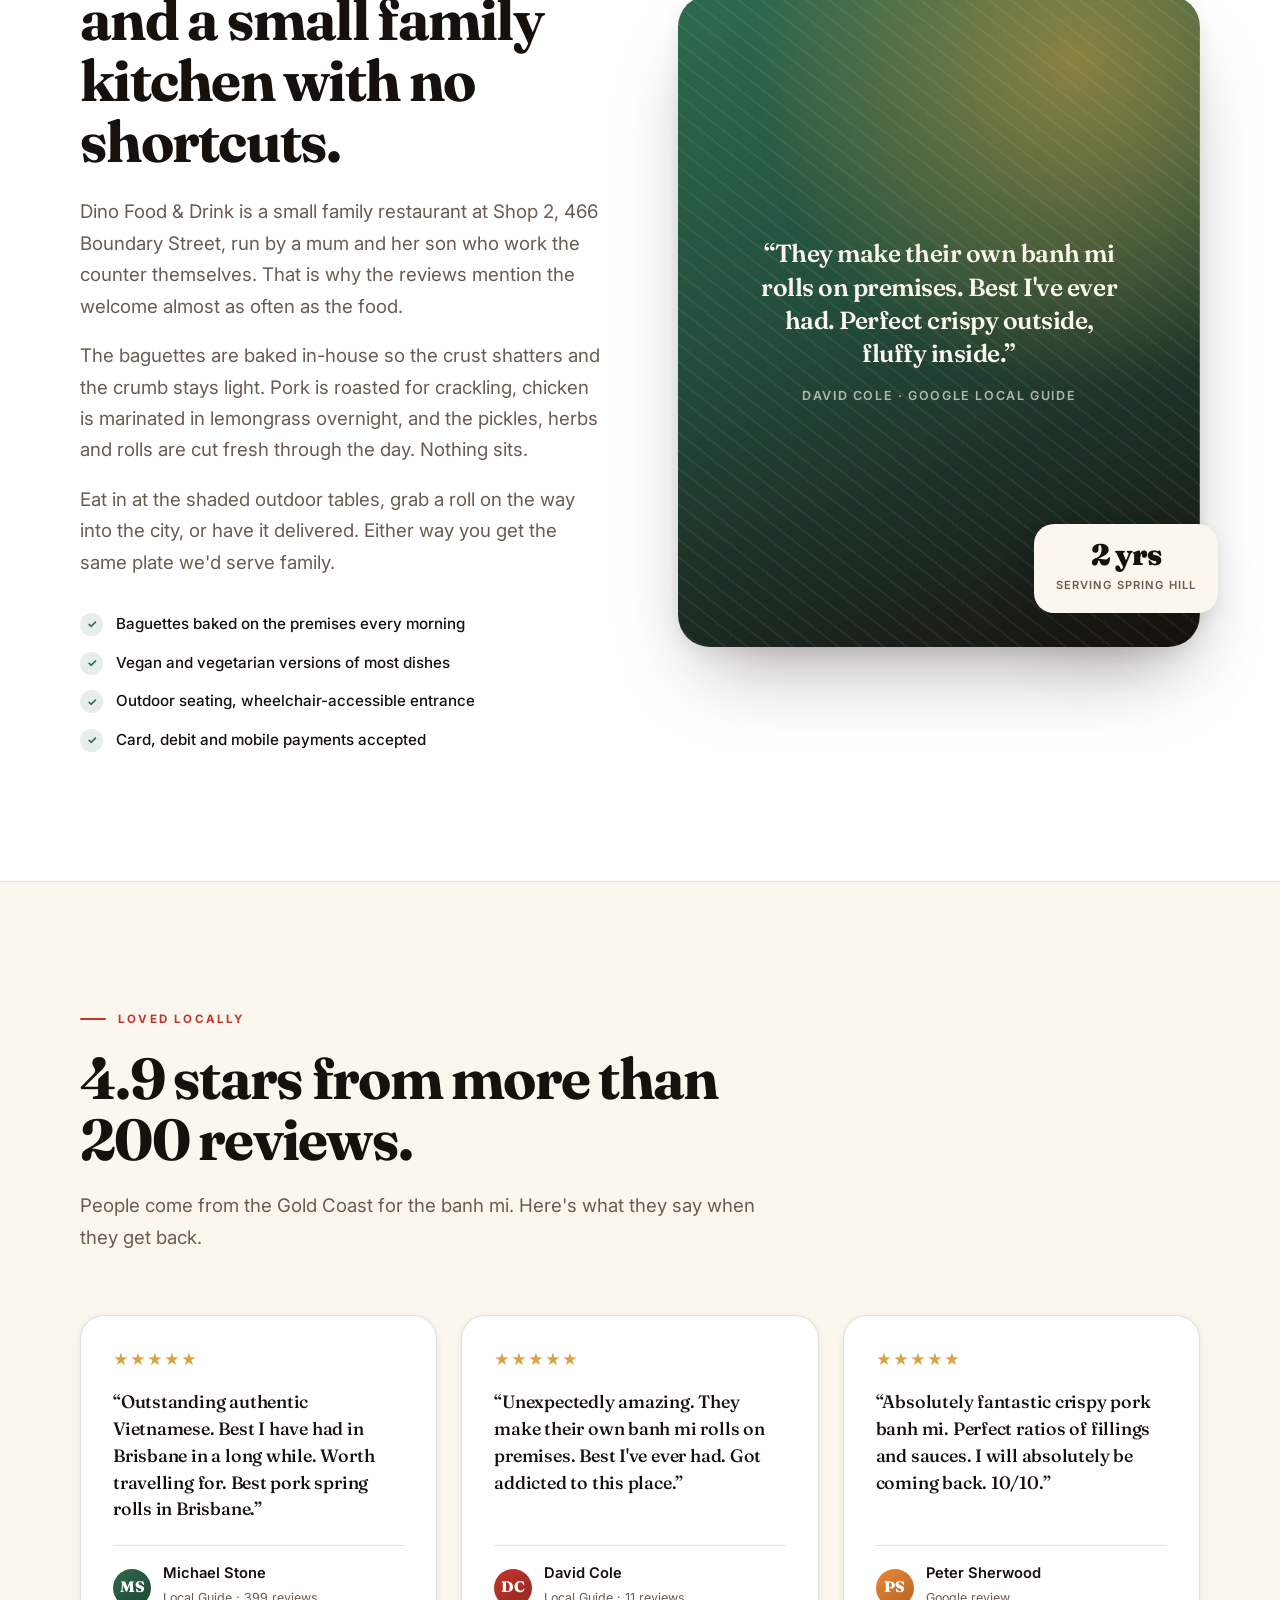
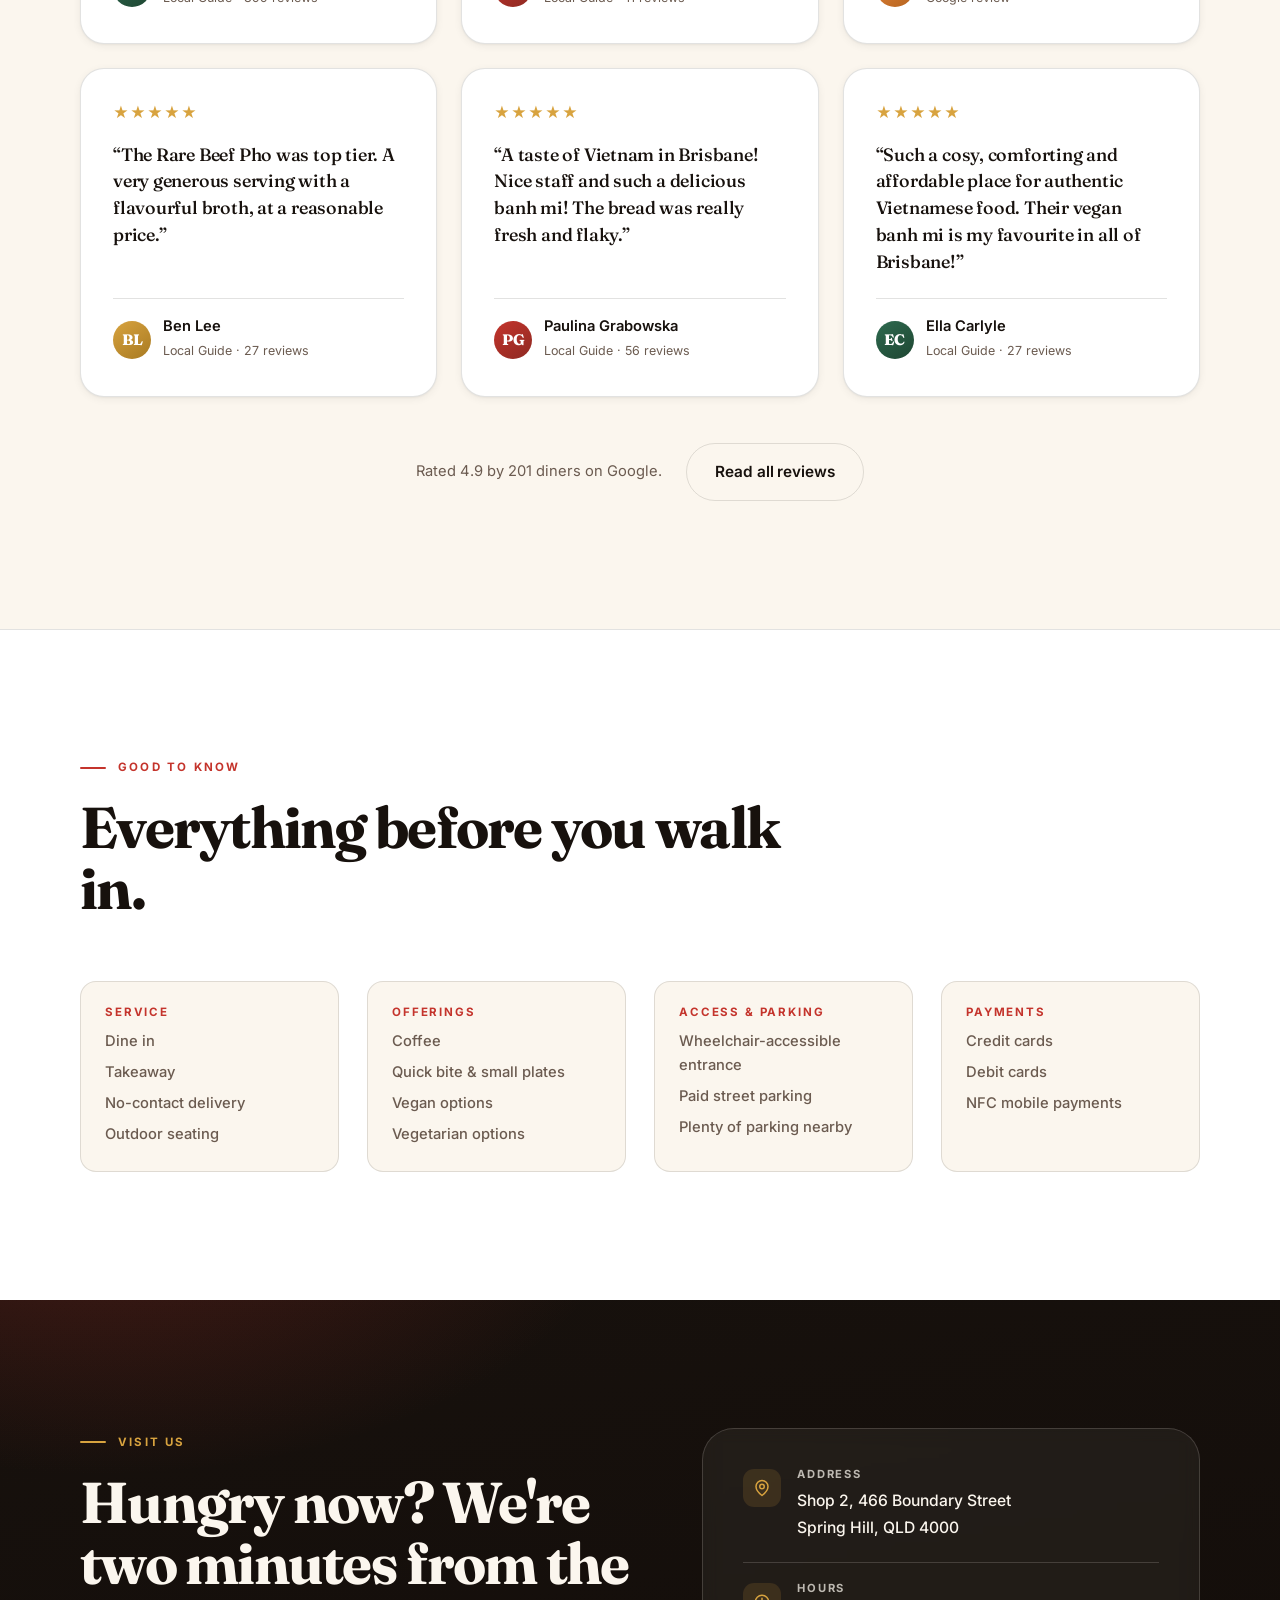
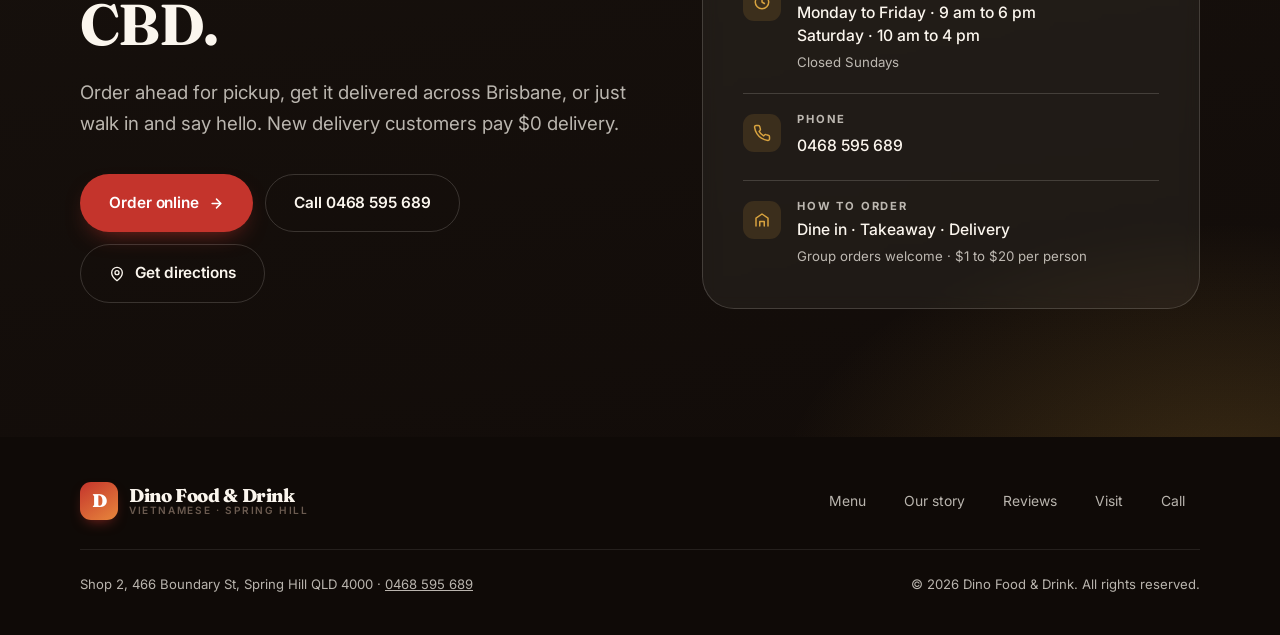
==== commit cc33e77e: "Stop the hero review quote covering the dish name and price The quote card was absolutely positioned" ====
--- a/index.html
+++ b/index.html
@@ -6,13 +6,15 @@
 <title>Dino Food &amp; Drink | Brisbane's Best Banh Mi, Baked Fresh in Spring Hill</title>
 <meta name="description" content="A family-run Vietnamese kitchen on Boundary Street, Spring Hill. Baguettes baked on the premises every morning, roast pork with crackle, rice paper rolls and phin-brewed coffee. 4.9★ from 200+ Google reviews.">
 
-<link rel="canonical" href="https://brobertuy-beep.github.io/dino-food-and-drink/">
+<link rel="canonical" href="https://dinofoodanddrink.com.au/">
+
+<link rel="icon" href="data:image/svg+xml,%3Csvg xmlns='http://www.w3.org/2000/svg' viewBox='0 0 64 64'%3E%3Crect width='64' height='64' rx='14' fill='%23C4342C'/%3E%3Ctext x='32' y='46' font-family='Georgia,serif' font-size='42' font-weight='bold' fill='%23FBF6EE' text-anchor='middle'%3ED%3C/text%3E%3C/svg%3E">
 
 <!-- Social sharing preview -->
 <meta property="og:type" content="restaurant">
 <meta property="og:title" content="Dino Food &amp; Drink | Spring Hill, Brisbane">
 <meta property="og:description" content="Brisbane's best banh mi, baked fresh in Spring Hill. 4.9★ from 200+ Google reviews. Dine in, takeaway or delivered.">
-<meta property="og:url" content="https://brobertuy-beep.github.io/dino-food-and-drink/">
+<meta property="og:url" content="https://dinofoodanddrink.com.au/">
 <meta property="og:locale" content="en_AU">
 <meta name="twitter:card" content="summary_large_image">
 <meta name="twitter:title" content="Dino Food &amp; Drink | Spring Hill, Brisbane">
@@ -263,7 +265,7 @@
 .dot{width:5px; height:5px; border-radius:50%; background:var(--herb); flex:none; box-shadow:0 0 0 4px rgba(46,106,79,.22);}
 
 /* Hero visual: stacked cards. Add a photo by setting --photo on .hero-card__art */
-.hero__visual{position:relative; display:grid; place-items:center; min-height:340px;}
+.hero__visual{position:relative; display:flex; flex-direction:column; align-items:center; gap:22px; min-height:340px;}
 @media (max-width:940px){ .hero__visual{min-height:0;} }
 
 .hero-card{
@@ -311,9 +313,10 @@
 .hero-card__price{font-family:var(--serif); font-weight:800; font-size:1.5rem; letter-spacing:-.03em;}
 .hero-card__note{font-size:.8rem; color:var(--muted); font-weight:500;}
 
+/* Sits below the dish card, never over it, so the dish name and price stay readable */
 .hero-quote{
-  position:absolute; left:-4%; bottom:-8%;
-  max-width:280px;
+  align-self:flex-start;
+  max-width:300px;
   background:var(--white); color:var(--ink);
   border-radius:var(--r-lg);
   padding:18px 20px;
@@ -323,8 +326,7 @@
 }
 .hero-quote p{font-weight:500;}
 .hero-quote footer{margin-top:10px; font-size:.76rem; color:var(--muted); font-weight:600;}
-@media (max-width:1080px){ .hero-quote{left:auto; right:-2%; bottom:-10%; max-width:250px;} }
-@media (max-width:940px){ .hero-quote{position:static; transform:none; margin:18px auto 0; max-width:400px;} }
+@media (max-width:940px){ .hero-quote{align-self:center; transform:none; max-width:400px;} }
 
 /* ============================================================
    STAT BAR
@@ -1067,6 +1069,7 @@
   "@context":"https://schema.org",
   "@type":"Restaurant",
   "name":"Dino Food & Drink",
+  "url":"https://dinofoodanddrink.com.au/",
   "servesCuisine":"Vietnamese",
   "priceRange":"$1-20",
   "telephone":"+61468595689",
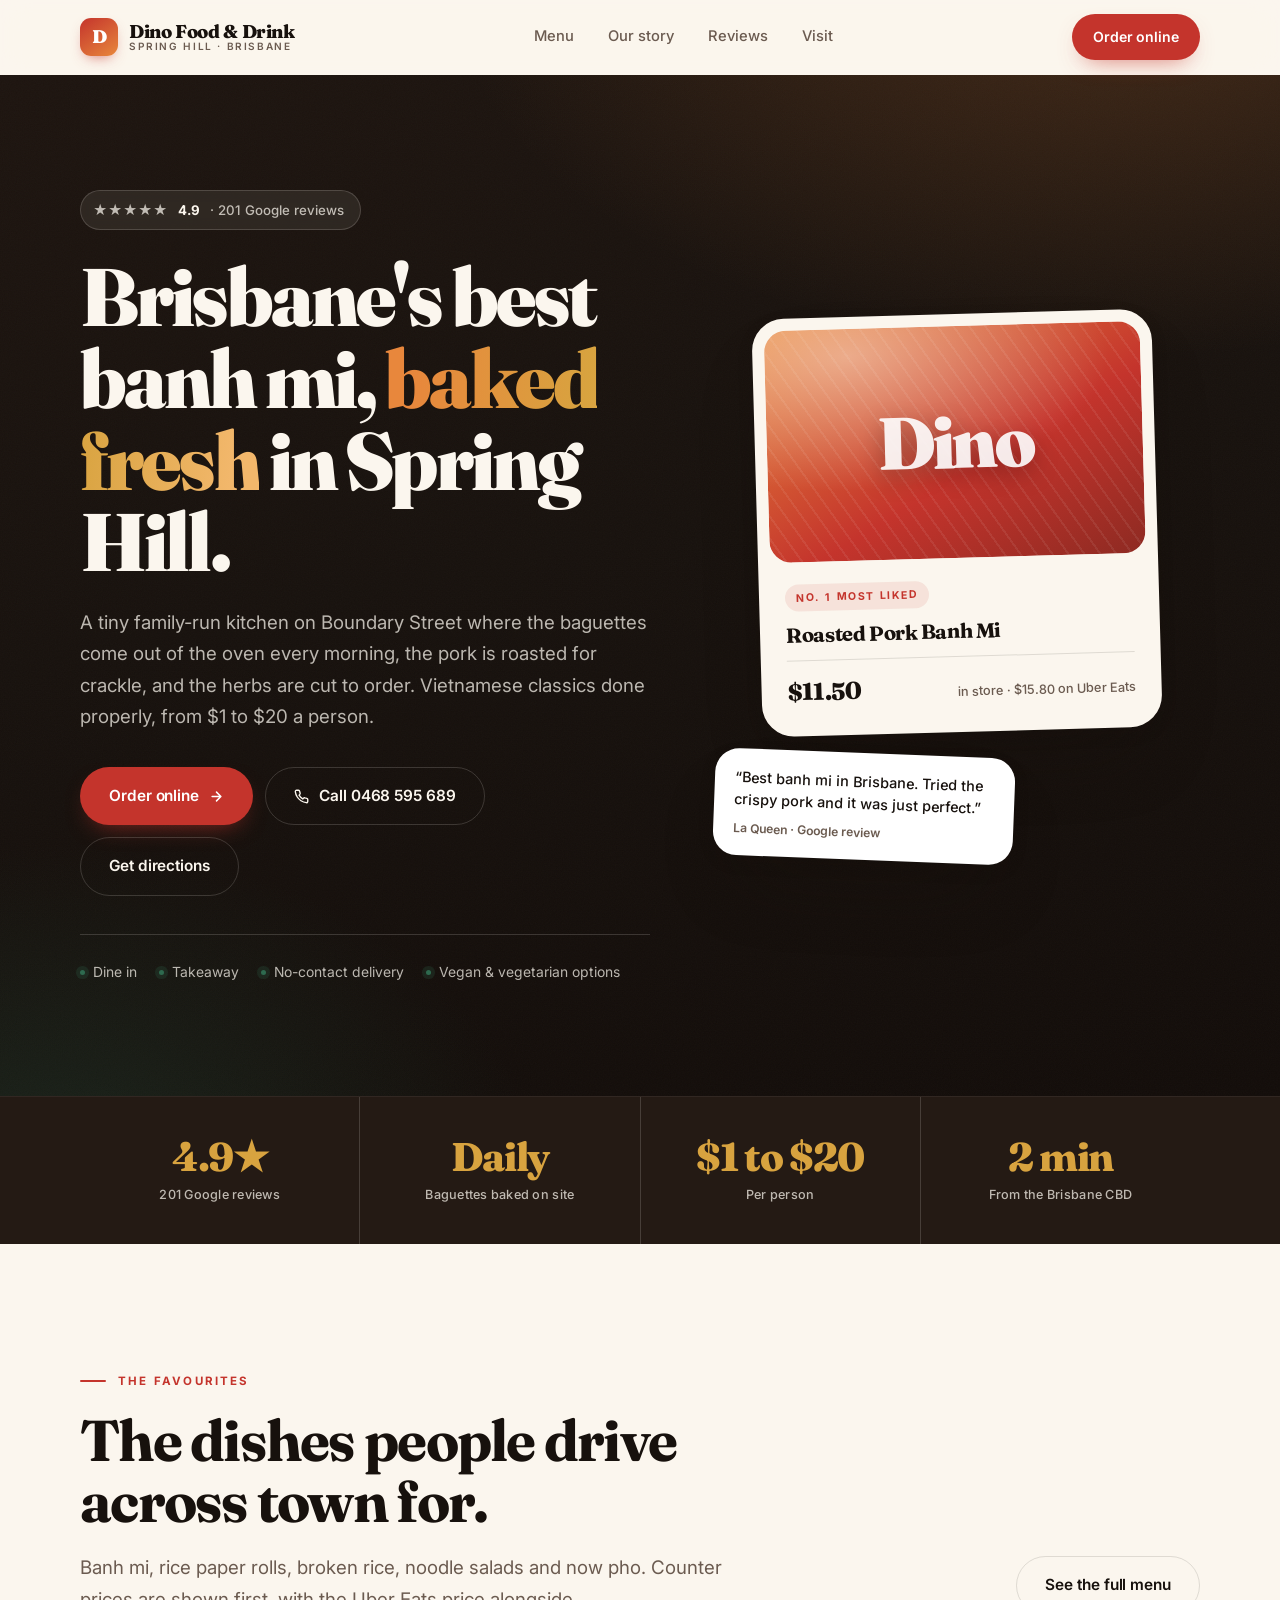
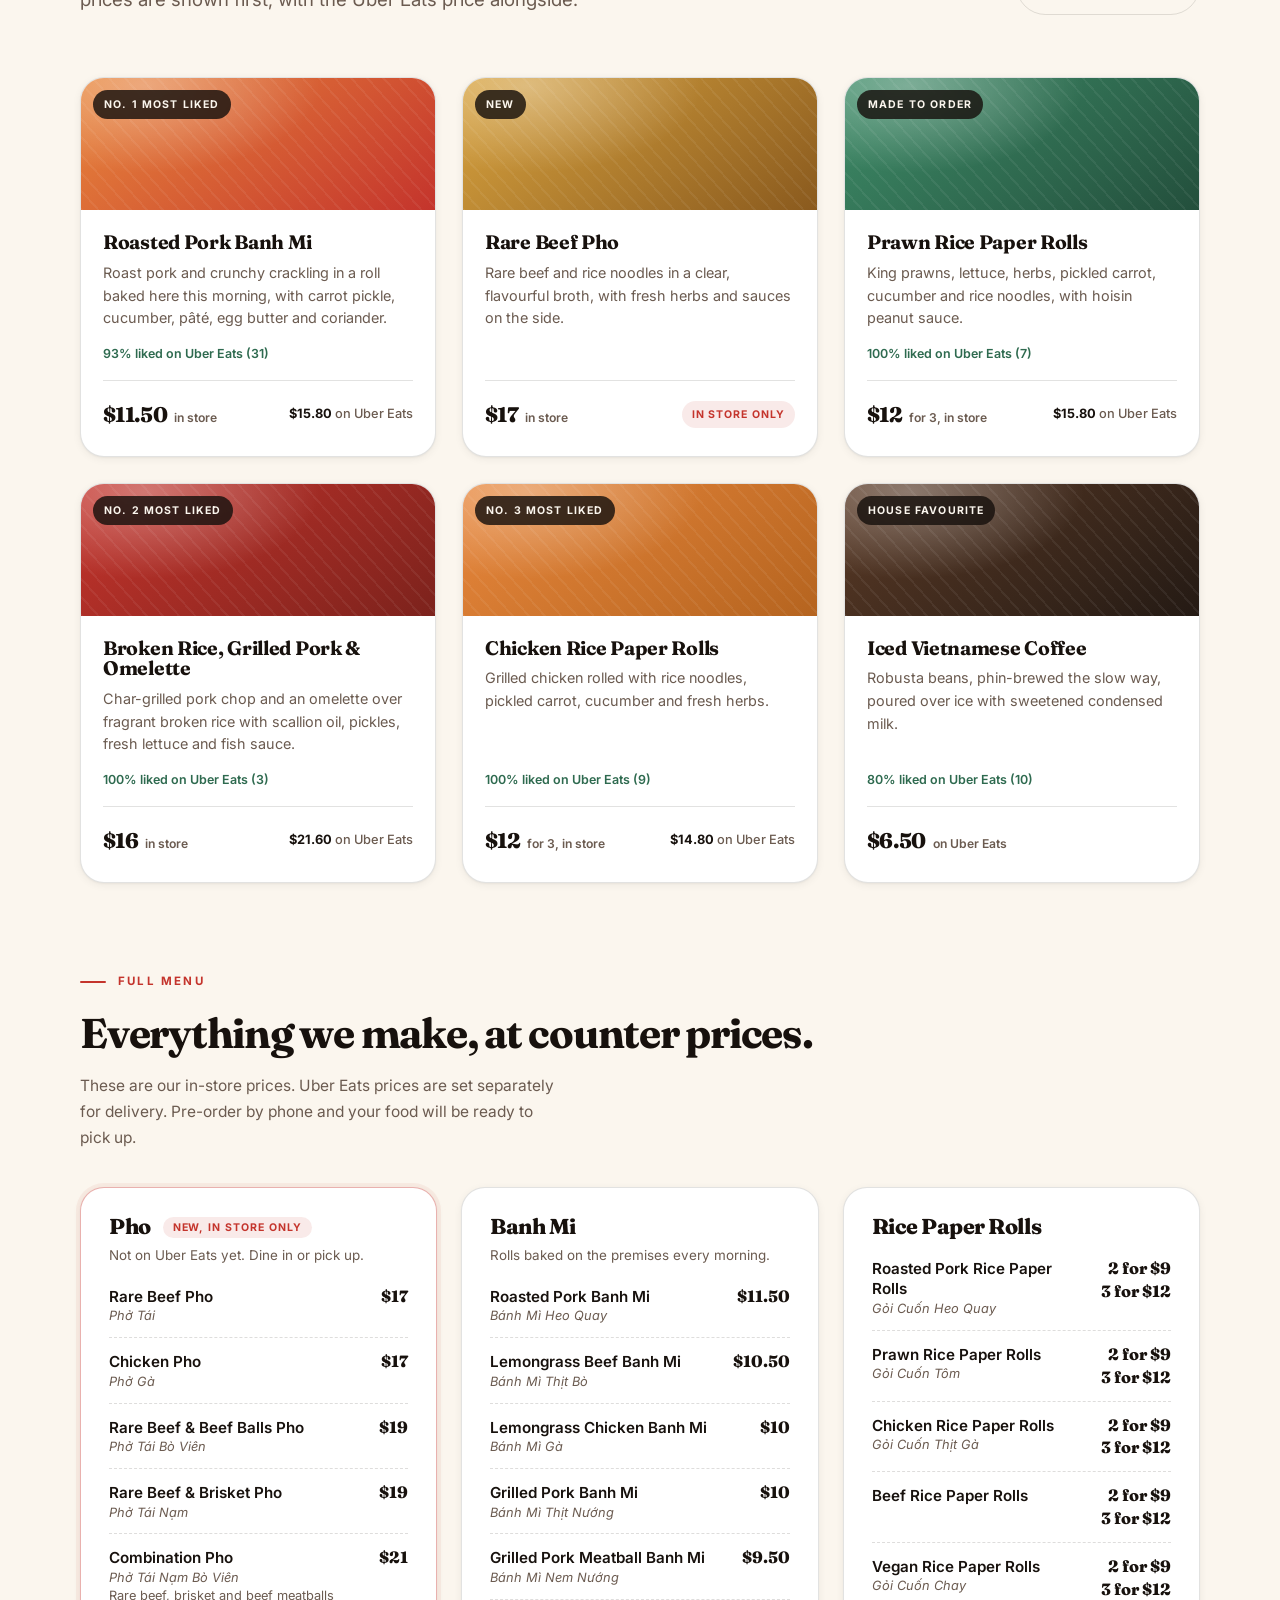
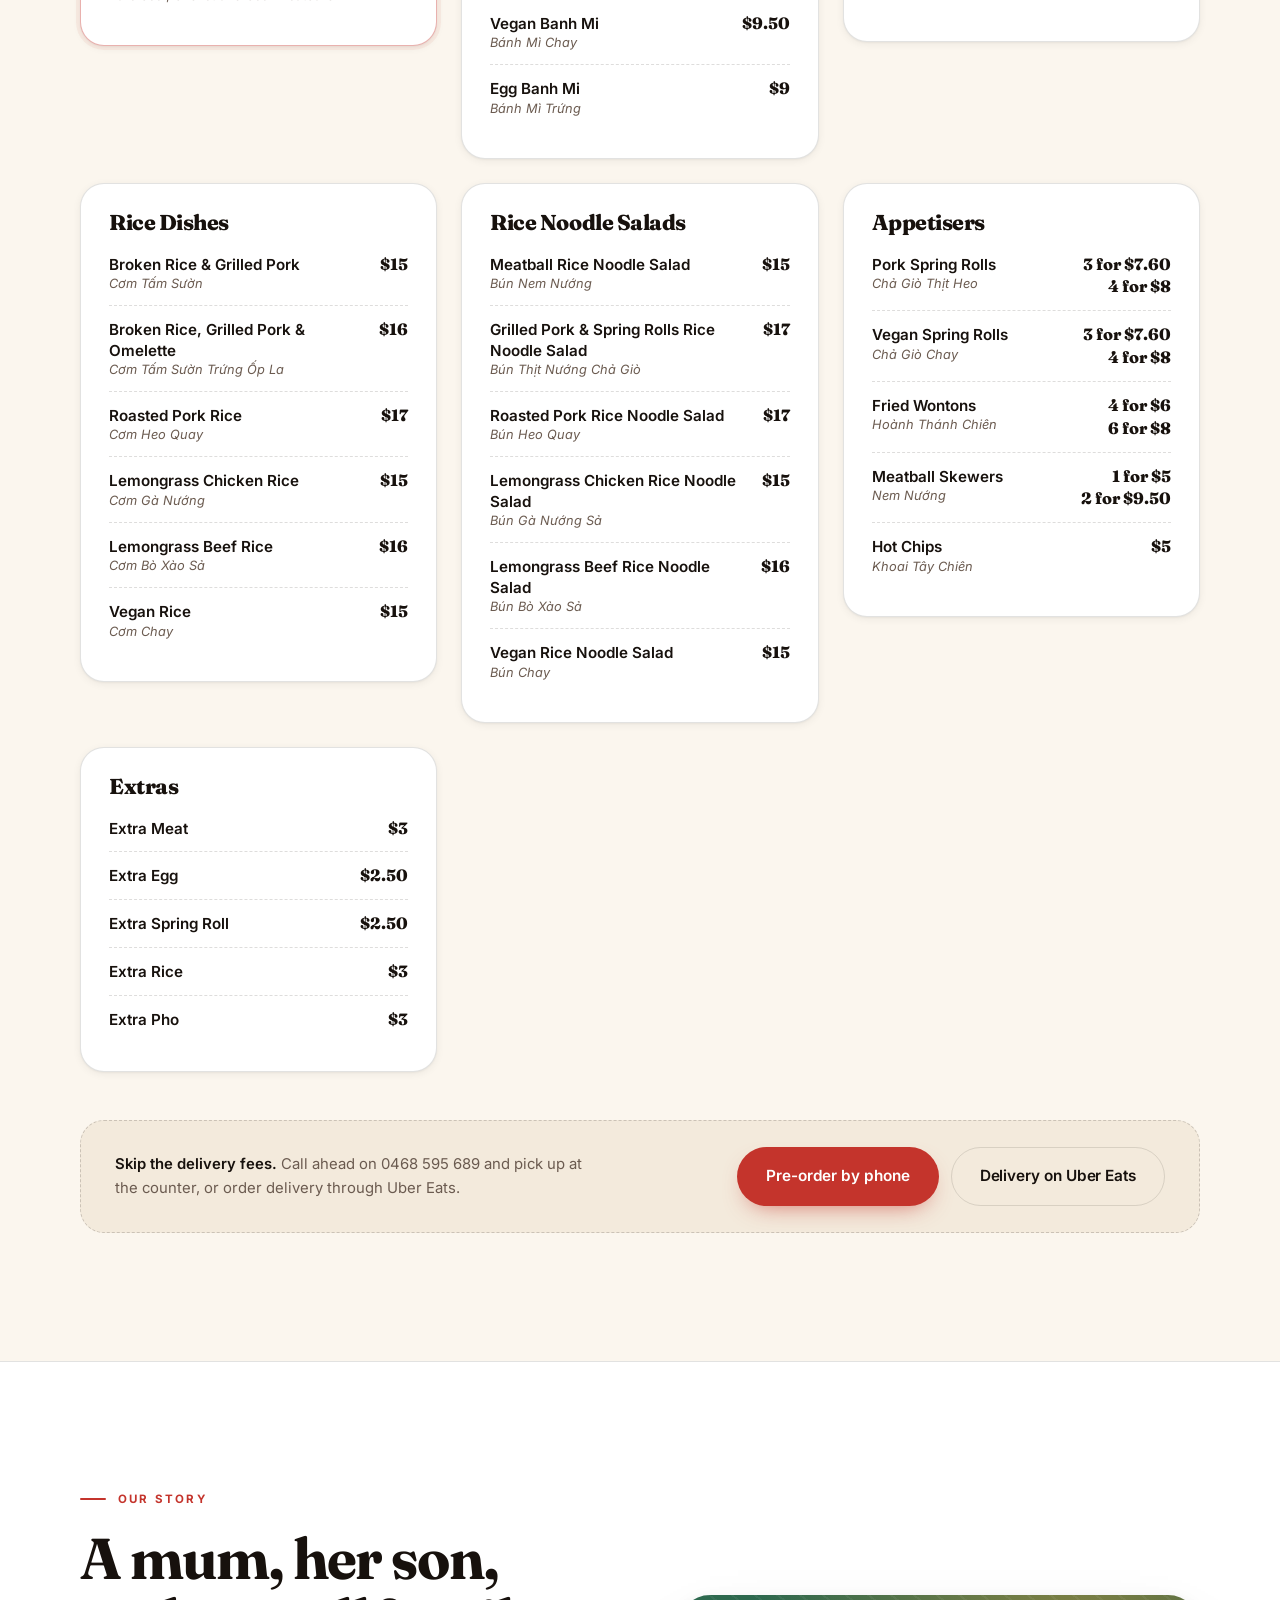
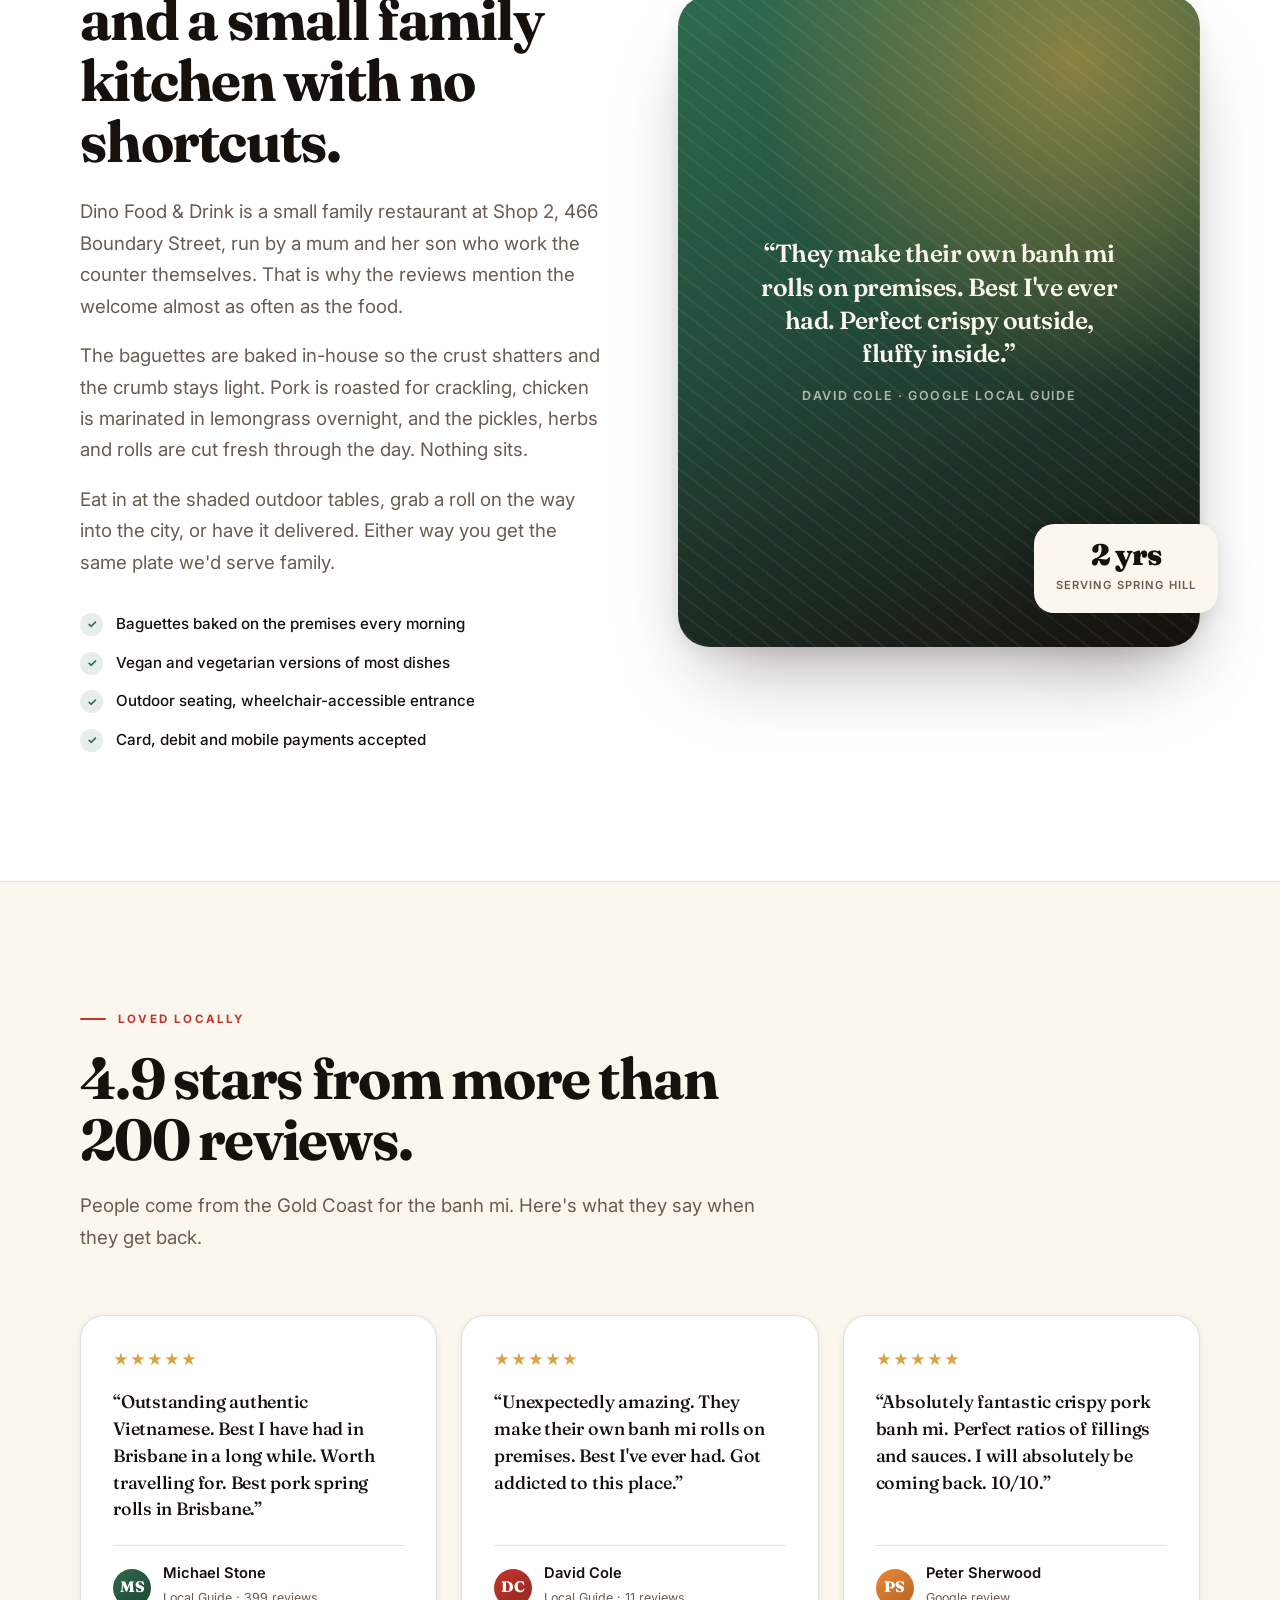
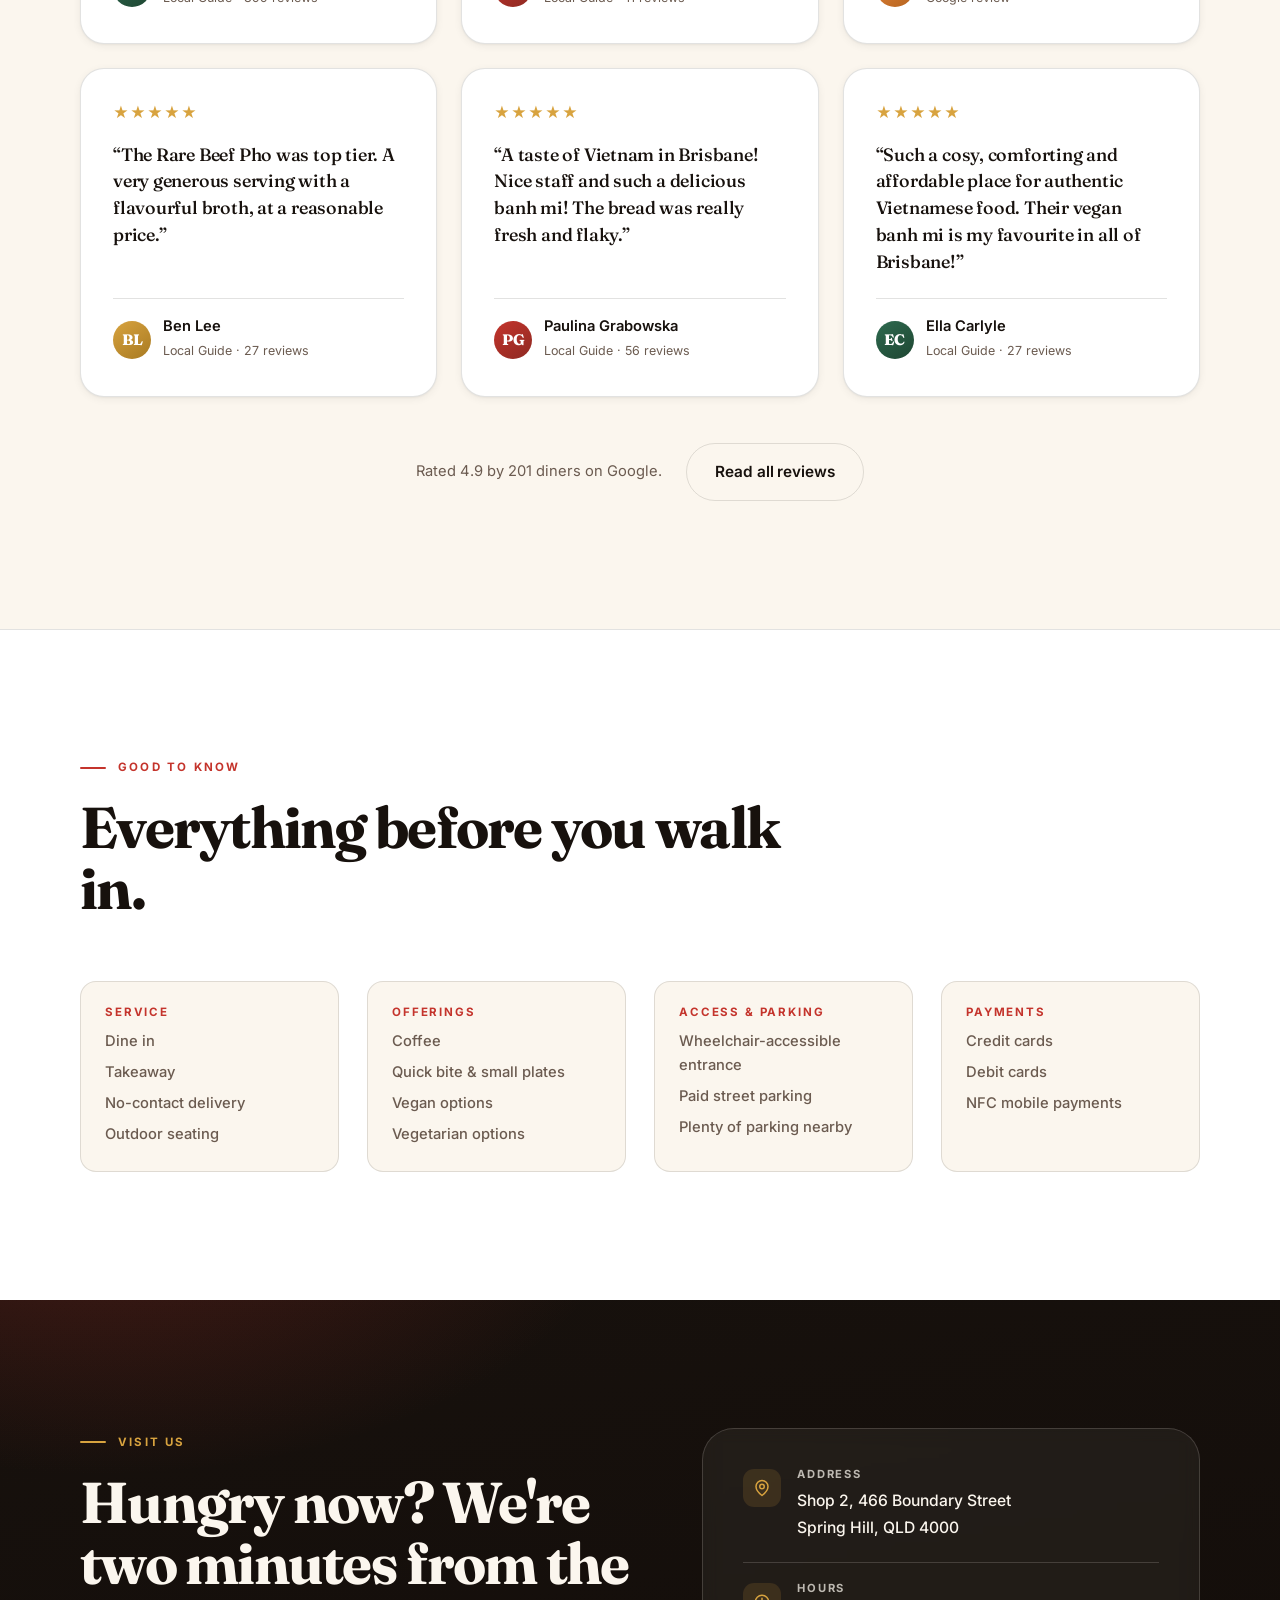
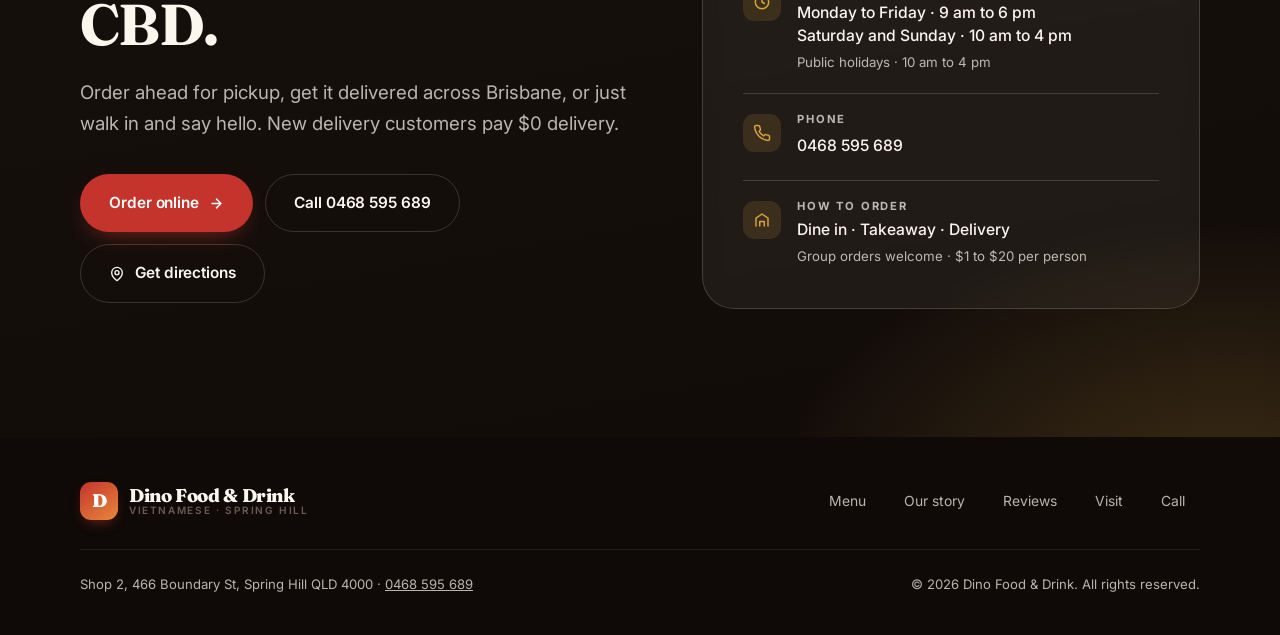
==== commit eb0fa0ea: "Open Sundays and public holidays, 10 am to 4 pm Owners confirmed Sunday trading. The Visit card now " ====
--- a/index.html
+++ b/index.html
@@ -1002,8 +1002,8 @@
         </span>
         <div>
           <h3>Hours</h3>
-          <p>Monday to Friday · 9 am to 6 pm<br>Saturday · 10 am to 4 pm</p>
-          <small>Closed Sundays</small>
+          <p>Monday to Friday · 9 am to 6 pm<br>Saturday and Sunday · 10 am to 4 pm</p>
+          <small>Public holidays · 10 am to 4 pm</small>
         </div>
       </div>
 
@@ -1089,7 +1089,11 @@
     "opens":"09:00","closes":"18:00"
   },{
     "@type":"OpeningHoursSpecification",
-    "dayOfWeek":["Saturday"],
+    "dayOfWeek":["Saturday","Sunday"],
+    "opens":"10:00","closes":"16:00"
+  },{
+    "@type":"OpeningHoursSpecification",
+    "dayOfWeek":"https://schema.org/PublicHolidays",
     "opens":"10:00","closes":"16:00"
   }],
   "hasMenu":"https://www.ubereats.com/au/store/dino-food-%26-drink/Jf55f-nFShqsC2IZewn_hA",
